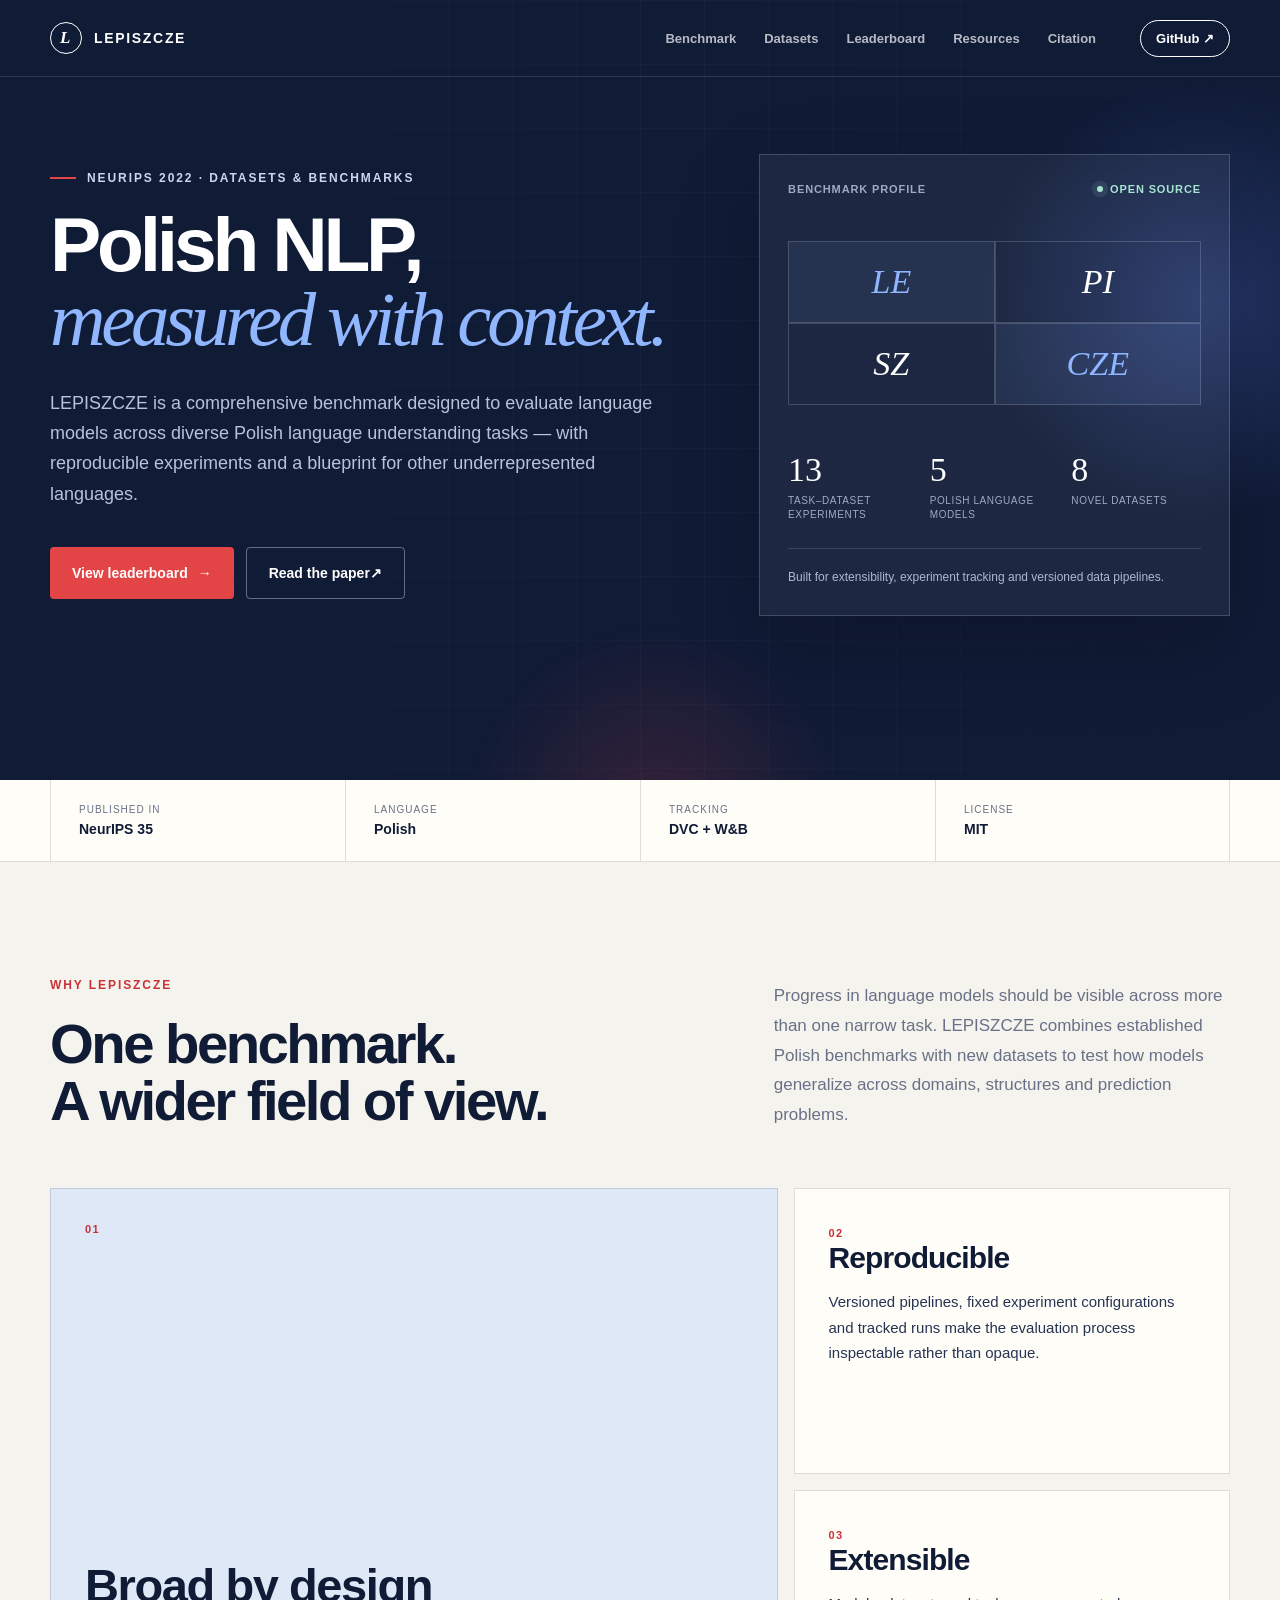
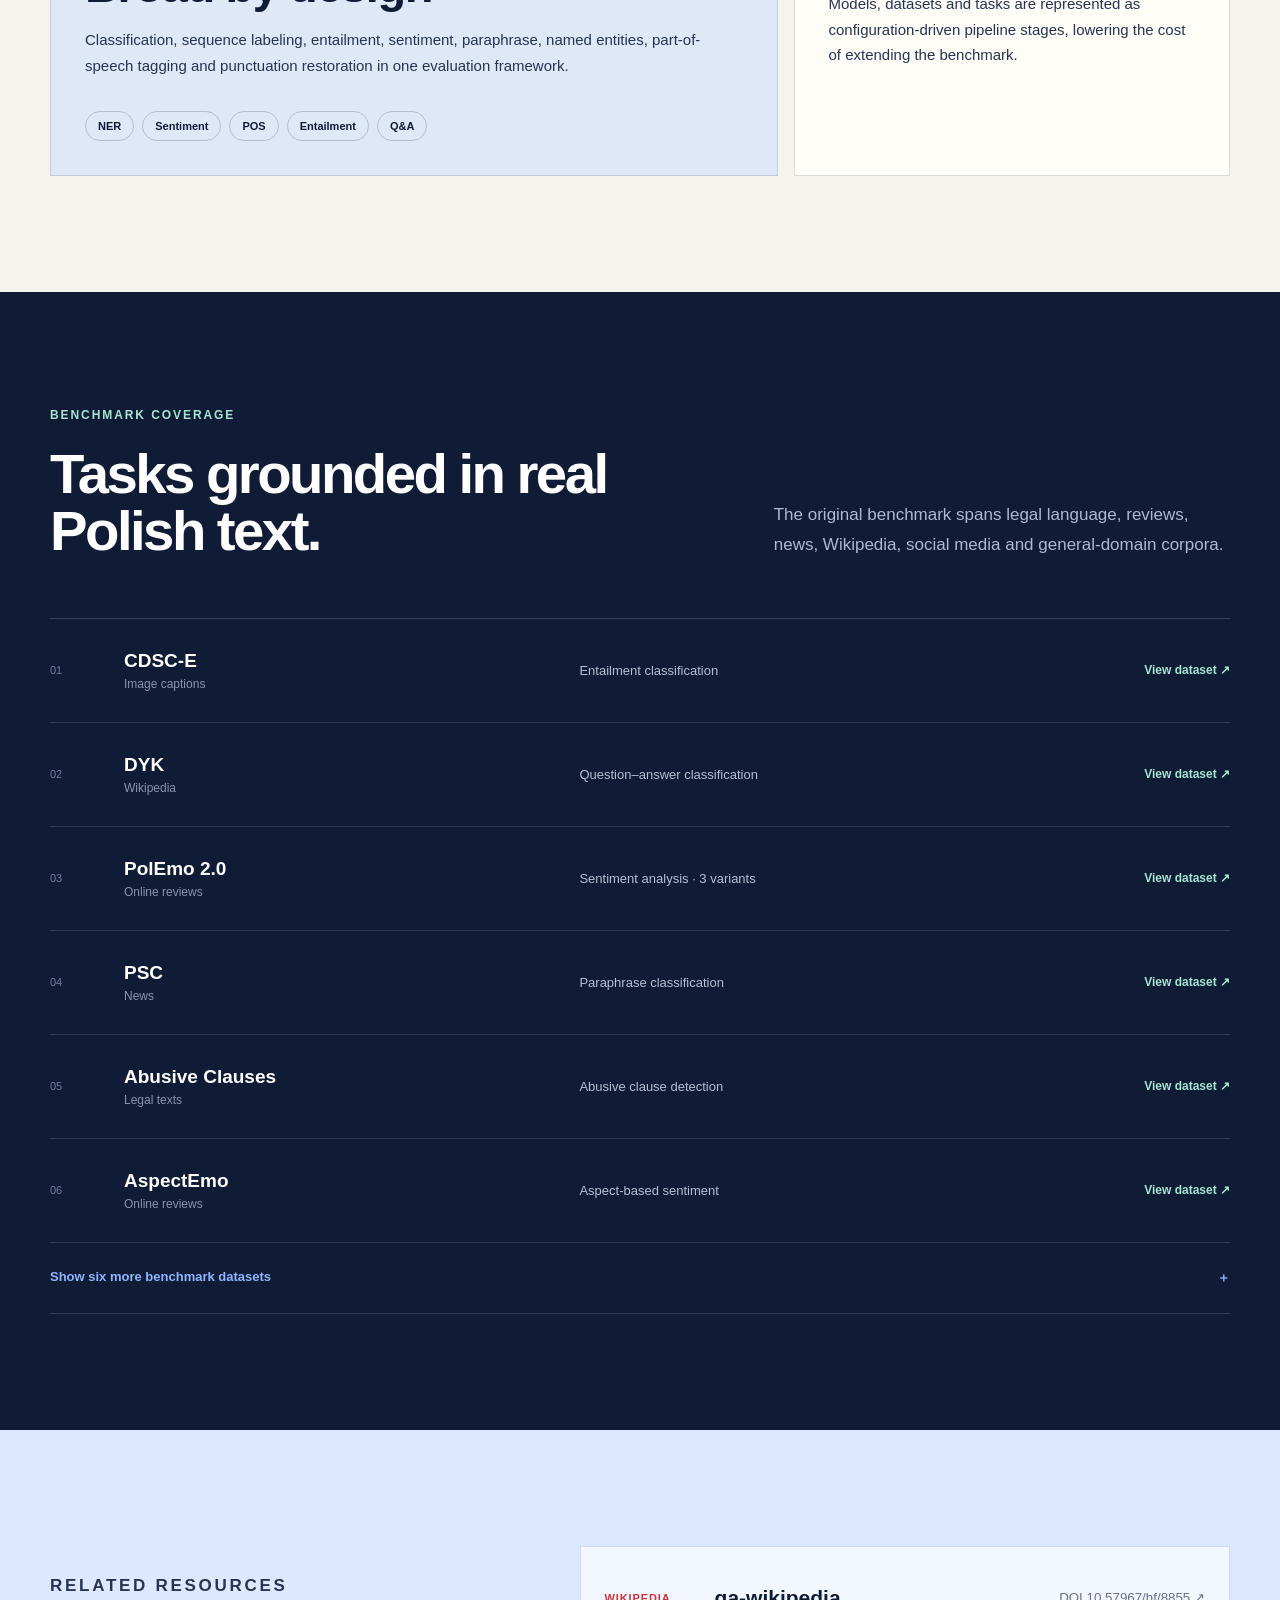
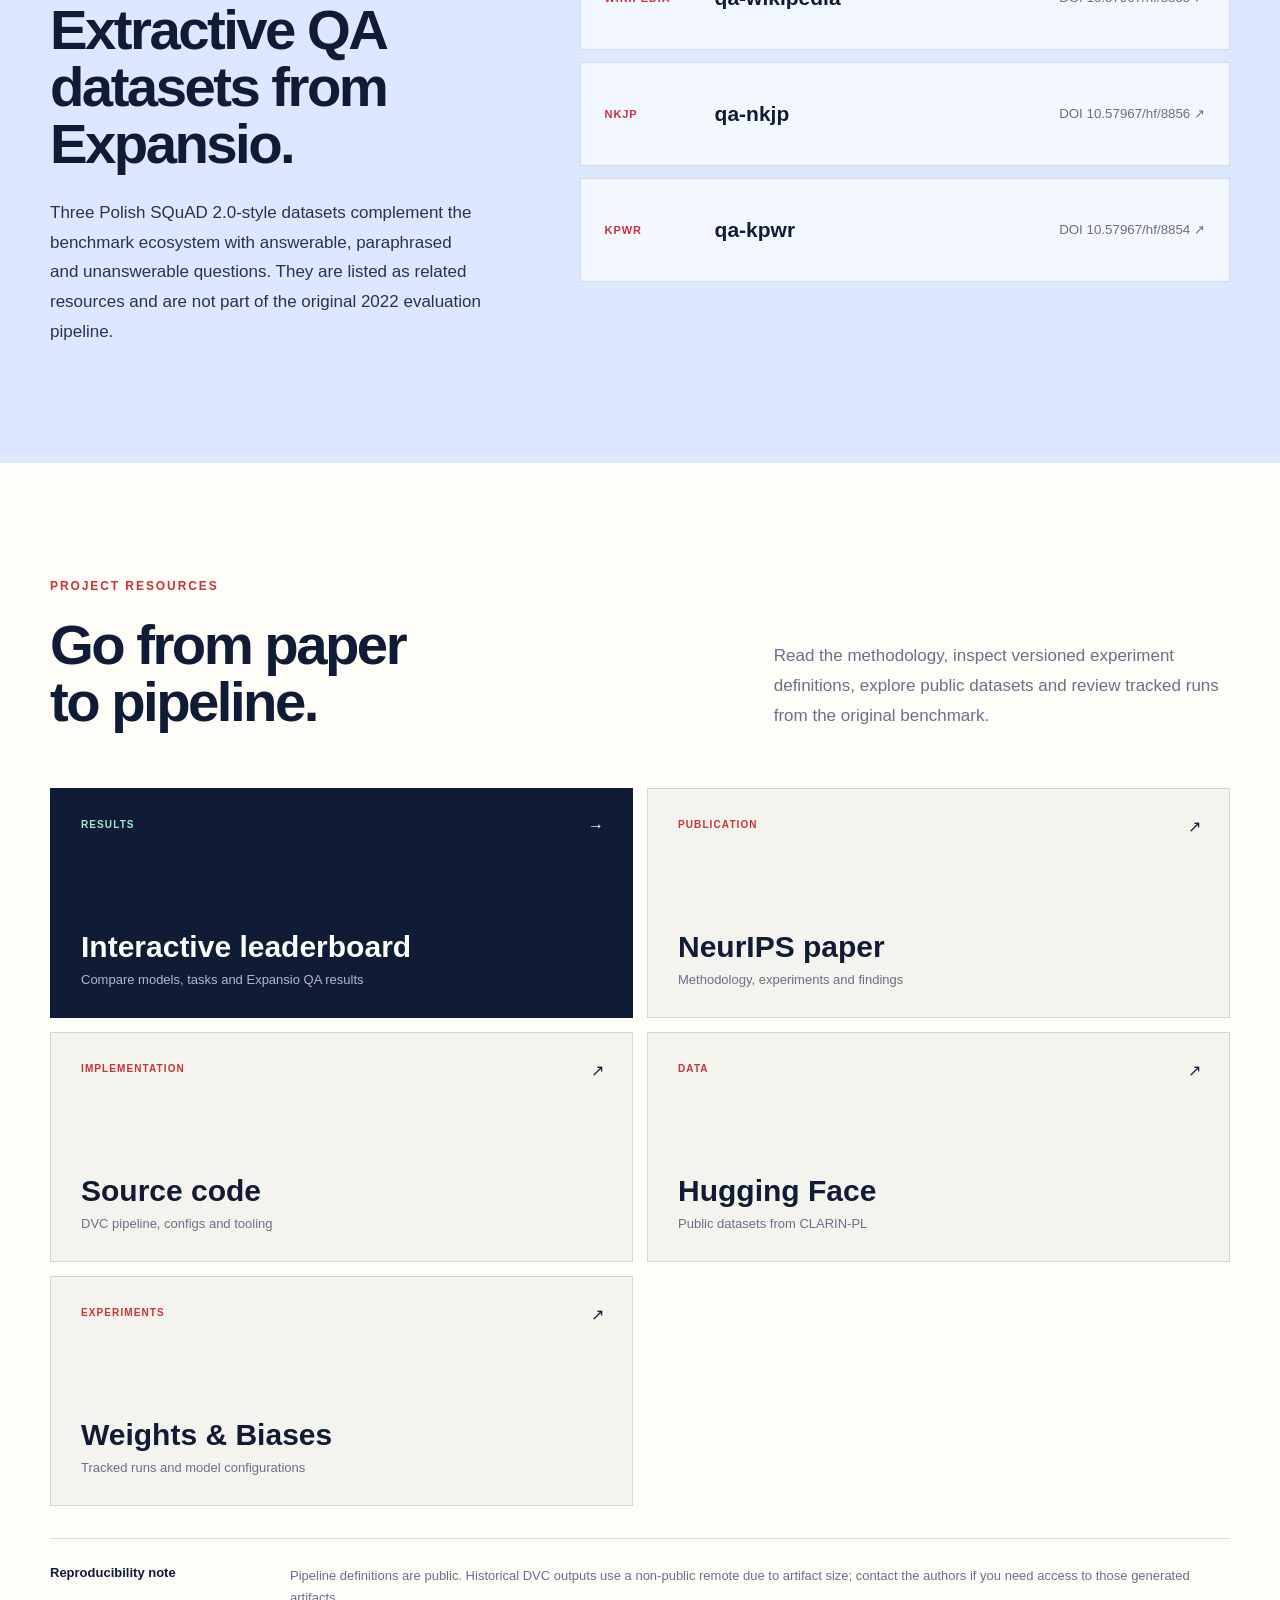
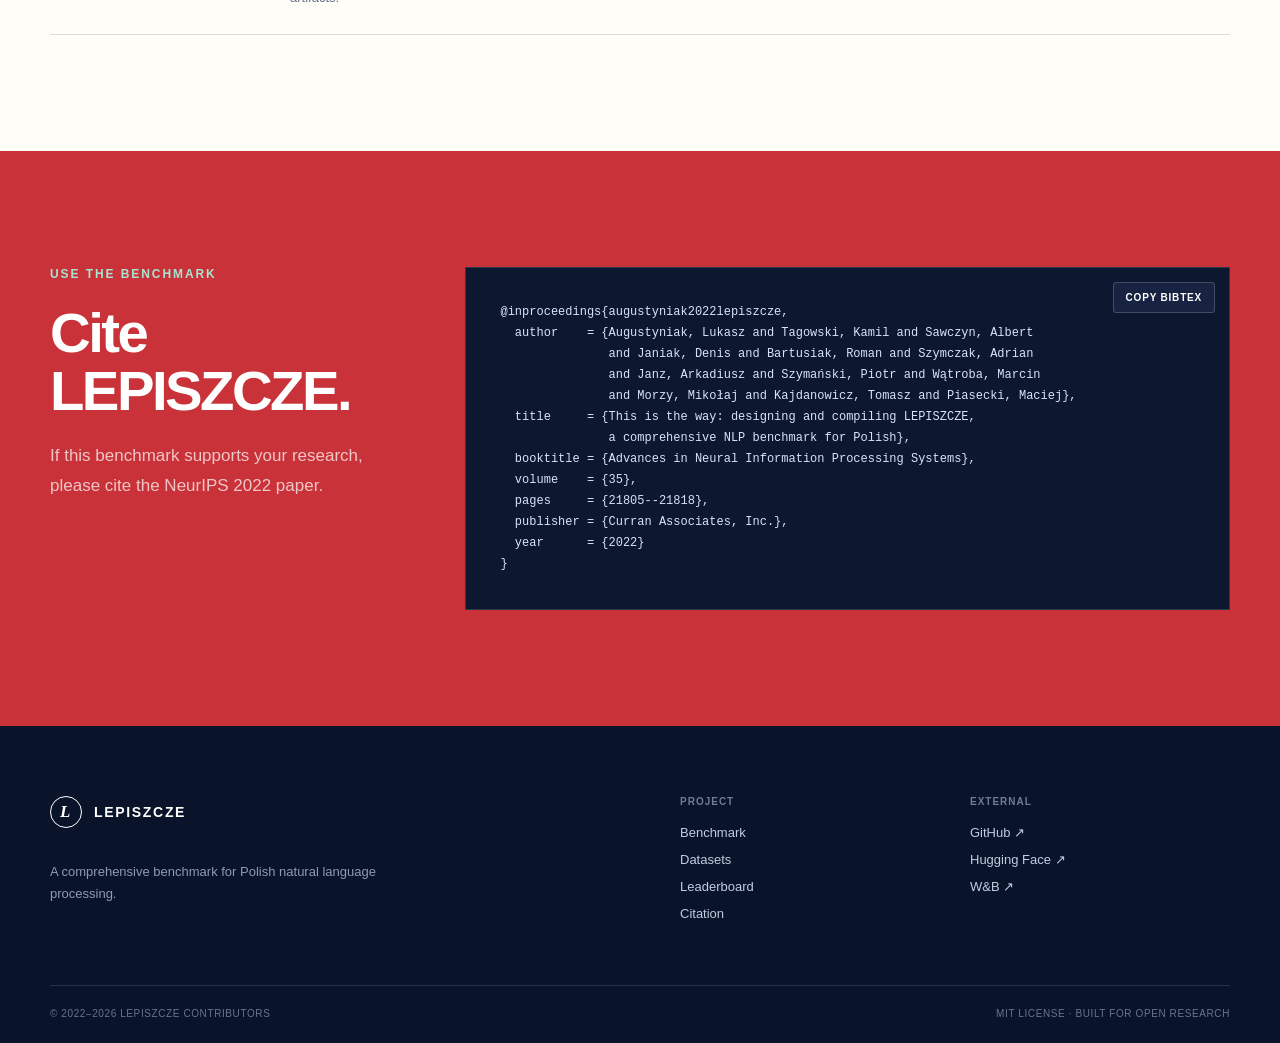
==== docs/index.html @ 7ed3ecd4 "Add interactive leaderboard" ====
<!doctype html>
<html lang="en">
  <head>
    <meta charset="utf-8" />
    <meta name="viewport" content="width=device-width, initial-scale=1" />
    <title>LEPISZCZE — A comprehensive NLP benchmark for Polish</title>
    <meta
      name="description"
      content="LEPISZCZE is a comprehensive benchmark for evaluating language models across diverse Polish NLP tasks, published at NeurIPS 2022."
    />
    <meta name="theme-color" content="#101b36" />
    <meta name="color-scheme" content="light" />
    <link rel="canonical" href="https://clarin-pl.github.io/LEPISZCZE/" />
    <link rel="stylesheet" href="assets/styles.css" />
    <meta property="og:type" content="website" />
    <meta property="og:site_name" content="LEPISZCZE" />
    <meta property="og:title" content="LEPISZCZE — Polish NLP, measured with context" />
    <meta
      property="og:description"
      content="A comprehensive benchmark for Polish language models. NeurIPS 2022 Datasets and Benchmarks Track."
    />
    <meta property="og:url" content="https://clarin-pl.github.io/LEPISZCZE/" />
    <meta property="og:image" content="https://clarin-pl.github.io/LEPISZCZE/assets/og.png" />
    <meta property="og:image:width" content="1200" />
    <meta property="og:image:height" content="630" />
    <meta property="og:image:alt" content="LEPISZCZE — a comprehensive NLP benchmark for Polish" />
    <meta name="twitter:card" content="summary_large_image" />
    <meta name="twitter:title" content="LEPISZCZE — Polish NLP, measured with context" />
    <meta
      name="twitter:description"
      content="A comprehensive benchmark for Polish language models, published at NeurIPS 2022."
    />
    <meta name="twitter:image" content="https://clarin-pl.github.io/LEPISZCZE/assets/og.png" />
    <script type="application/ld+json">
      {
        "@context": "https://schema.org",
        "@type": "ScholarlyArticle",
        "name": "This is the way: designing and compiling LEPISZCZE, a comprehensive NLP benchmark for Polish",
        "datePublished": "2022",
        "isPartOf": "Advances in Neural Information Processing Systems 35",
        "url": "https://proceedings.neurips.cc/paper_files/paper/2022/hash/890b206ebb79e550f3988cb8db936f42-Abstract-Datasets_and_Benchmarks.html",
        "codeRepository": "https://github.com/CLARIN-PL/LEPISZCZE",
        "license": "https://opensource.org/license/mit"
      }
    </script>
  </head>
  <body>
    <a class="skip-link" href="#main">Skip to content</a>

    <header class="site-header" data-header>
      <div class="shell header-inner">
        <a class="brand" href="#top" aria-label="LEPISZCZE home">
          <span class="brand-mark" aria-hidden="true">L</span>
          <span>LEPISZCZE</span>
        </a>
        <nav class="site-nav" aria-label="Primary navigation">
          <a href="#benchmark">Benchmark</a>
          <a href="#datasets">Datasets</a>
          <a href="leaderboard/">Leaderboard</a>
          <a href="#resources">Resources</a>
          <a href="#citation">Citation</a>
        </nav>
        <a class="header-link" href="https://github.com/CLARIN-PL/LEPISZCZE">GitHub <span aria-hidden="true">↗</span></a>
      </div>
    </header>

    <main id="main">
      <section class="hero" id="top">
        <div class="hero-grid" aria-hidden="true"></div>
        <div class="hero-glow hero-glow-one" aria-hidden="true"></div>
        <div class="hero-glow hero-glow-two" aria-hidden="true"></div>
        <div class="shell hero-layout">
          <div class="hero-copy">
            <p class="eyebrow"><span></span> NeurIPS 2022 · Datasets &amp; Benchmarks</p>
            <h1>Polish NLP,<br /><em>measured with context.</em></h1>
            <p class="hero-lead">
              LEPISZCZE is a comprehensive benchmark designed to evaluate language models across
              diverse Polish language understanding tasks — with reproducible experiments and a
              blueprint for other underrepresented languages.
            </p>
            <div class="hero-actions">
              <a class="button button-primary" href="leaderboard/">
                View leaderboard <span aria-hidden="true">→</span>
              </a>
              <a
                class="button button-secondary"
                href="https://proceedings.neurips.cc/paper_files/paper/2022/file/890b206ebb79e550f3988cb8db936f42-Paper-Datasets_and_Benchmarks.pdf"
              >
                Read the paper <span aria-hidden="true">↗</span>
              </a>
            </div>
          </div>

          <aside class="hero-panel" aria-label="Benchmark summary">
            <div class="panel-topline">
              <span>Benchmark profile</span>
              <span class="live-dot"><i></i> Open source</span>
            </div>
            <div class="panel-wordmark" aria-hidden="true">
              <span>LE</span><span>PI</span><span>SZ</span><span>CZE</span>
            </div>
            <div class="panel-stats">
              <div><strong>13</strong><span>task–dataset experiments</span></div>
              <div><strong>5</strong><span>Polish language models</span></div>
              <div><strong>8</strong><span>novel datasets</span></div>
            </div>
            <p class="panel-note">
              Built for extensibility, experiment tracking and versioned data pipelines.
            </p>
          </aside>
        </div>
      </section>

      <section class="proof-strip" aria-label="Project highlights">
        <div class="shell proof-grid">
          <div><span>Published in</span><strong>NeurIPS 35</strong></div>
          <div><span>Language</span><strong>Polish</strong></div>
          <div><span>Tracking</span><strong>DVC + W&amp;B</strong></div>
          <div><span>License</span><strong>MIT</strong></div>
        </div>
      </section>

      <section class="section benchmark-section" id="benchmark">
        <div class="shell">
          <div class="section-heading split-heading">
            <div>
              <p class="kicker">Why LEPISZCZE</p>
              <h2>One benchmark.<br />A wider field of view.</h2>
            </div>
            <p>
              Progress in language models should be visible across more than one narrow task.
              LEPISZCZE combines established Polish benchmarks with new datasets to test how models
              generalize across domains, structures and prediction problems.
            </p>
          </div>

          <div class="principles-grid">
            <article class="principle-card principle-featured">
              <span class="card-index">01</span>
              <h3>Broad by design</h3>
              <p>
                Classification, sequence labeling, entailment, sentiment, paraphrase, named
                entities, part-of-speech tagging and punctuation restoration in one evaluation
                framework.
              </p>
              <div class="task-cloud" aria-label="Example benchmark tasks">
                <span>NER</span><span>Sentiment</span><span>POS</span><span>Entailment</span><span>Q&amp;A</span>
              </div>
            </article>
            <article class="principle-card">
              <span class="card-index">02</span>
              <h3>Reproducible</h3>
              <p>
                Versioned pipelines, fixed experiment configurations and tracked runs make the
                evaluation process inspectable rather than opaque.
              </p>
            </article>
            <article class="principle-card">
              <span class="card-index">03</span>
              <h3>Extensible</h3>
              <p>
                Models, datasets and tasks are represented as configuration-driven pipeline stages,
                lowering the cost of extending the benchmark.
              </p>
            </article>
          </div>
        </div>
      </section>

      <section class="section datasets-section" id="datasets">
        <div class="shell">
          <div class="section-heading datasets-heading">
            <div>
              <p class="kicker kicker-light">Benchmark coverage</p>
              <h2>Tasks grounded in real Polish text.</h2>
            </div>
            <p>
              The original benchmark spans legal language, reviews, news, Wikipedia, social media
              and general-domain corpora.
            </p>
          </div>

          <div class="dataset-list" role="list">
            <article class="dataset-row" role="listitem">
              <span class="dataset-number">01</span>
              <div><h3>CDSC-E</h3><p>Image captions</p></div>
              <span class="dataset-task">Entailment classification</span>
              <a href="https://huggingface.co/datasets/allegro/klej-cdsc-e" aria-label="CDSC-E on Hugging Face">View dataset ↗</a>
            </article>
            <article class="dataset-row" role="listitem">
              <span class="dataset-number">02</span>
              <div><h3>DYK</h3><p>Wikipedia</p></div>
              <span class="dataset-task">Question–answer classification</span>
              <a href="https://huggingface.co/datasets/allegro/klej-dyk" aria-label="DYK on Hugging Face">View dataset ↗</a>
            </article>
            <article class="dataset-row" role="listitem">
              <span class="dataset-number">03</span>
              <div><h3>PolEmo 2.0</h3><p>Online reviews</p></div>
              <span class="dataset-task">Sentiment analysis · 3 variants</span>
              <a href="https://huggingface.co/datasets/clarin-pl/polemo2-official" aria-label="PolEmo 2.0 on Hugging Face">View dataset ↗</a>
            </article>
            <article class="dataset-row" role="listitem">
              <span class="dataset-number">04</span>
              <div><h3>PSC</h3><p>News</p></div>
              <span class="dataset-task">Paraphrase classification</span>
              <a href="https://huggingface.co/datasets/allegro/klej-psc" aria-label="PSC on Hugging Face">View dataset ↗</a>
            </article>
            <article class="dataset-row" role="listitem">
              <span class="dataset-number">05</span>
              <div><h3>Abusive Clauses</h3><p>Legal texts</p></div>
              <span class="dataset-task">Abusive clause detection</span>
              <a href="https://huggingface.co/datasets/laugustyniak/abusive-clauses-pl" aria-label="Abusive Clauses on Hugging Face">View dataset ↗</a>
            </article>
            <article class="dataset-row" role="listitem">
              <span class="dataset-number">06</span>
              <div><h3>AspectEmo</h3><p>Online reviews</p></div>
              <span class="dataset-task">Aspect-based sentiment</span>
              <a href="https://huggingface.co/datasets/clarin-pl/aspectemo" aria-label="AspectEmo on Hugging Face">View dataset ↗</a>
            </article>
            <details class="more-datasets">
              <summary>Show six more benchmark datasets <span aria-hidden="true">＋</span></summary>
              <div class="more-datasets-grid">
                <a href="https://huggingface.co/datasets/clarin-pl/kpwr-ner"><strong>KPWr NER</strong><span>Named entity recognition</span></a>
                <a href="https://huggingface.co/datasets/clarin-pl/nkjp-pos"><strong>NKJP POS</strong><span>Part-of-speech tagging</span></a>
                <a href="https://huggingface.co/datasets/laugustyniak/political-advertising-pl"><strong>Political Advertising</strong><span>Sequence labeling</span></a>
                <a href="https://huggingface.co/datasets/clarin-pl/2021-punctuation-restoration"><strong>Punctuation Restoration</strong><span>Sequence labeling</span></a>
                <a href="https://huggingface.co/datasets/allegro/klej-polemo2-in"><strong>PolEmo 2.0 In-Domain</strong><span>Sentiment analysis</span></a>
                <a href="https://huggingface.co/datasets/allegro/klej-polemo2-out"><strong>PolEmo 2.0 Out-of-Domain</strong><span>Sentiment analysis</span></a>
              </div>
            </details>
          </div>
        </div>
      </section>

      <section class="section related-section">
        <div class="shell related-layout">
          <div class="related-copy">
            <p class="kicker">Related resources</p>
            <h2>Extractive QA datasets from Expansio.</h2>
            <p>
              Three Polish SQuAD 2.0-style datasets complement the benchmark ecosystem with
              answerable, paraphrased and unanswerable questions. They are listed as related
              resources and are not part of the original 2022 evaluation pipeline.
            </p>
          </div>
          <div class="related-cards">
            <a href="https://huggingface.co/datasets/expansio/qa-wikipedia">
              <span>Wikipedia</span><strong>qa-wikipedia</strong><small>DOI 10.57967/hf/8855 ↗</small>
            </a>
            <a href="https://huggingface.co/datasets/expansio/qa-nkjp">
              <span>NKJP</span><strong>qa-nkjp</strong><small>DOI 10.57967/hf/8856 ↗</small>
            </a>
            <a href="https://huggingface.co/datasets/expansio/qa-kpwr">
              <span>KPWr</span><strong>qa-kpwr</strong><small>DOI 10.57967/hf/8854 ↗</small>
            </a>
          </div>
        </div>
      </section>

      <section class="section resources-section" id="resources">
        <div class="shell">
          <div class="section-heading split-heading">
            <div>
              <p class="kicker">Project resources</p>
              <h2>Go from paper<br />to pipeline.</h2>
            </div>
            <p>
              Read the methodology, inspect versioned experiment definitions, explore public
              datasets and review tracked runs from the original benchmark.
            </p>
          </div>
          <div class="resource-grid">
            <a class="resource-card resource-dark" href="leaderboard/">
              <span class="resource-type">Results</span><strong>Interactive leaderboard</strong><small>Compare models, tasks and Expansio QA results</small><i aria-hidden="true">→</i>
            </a>
            <a class="resource-card" href="https://proceedings.neurips.cc/paper_files/paper/2022/file/890b206ebb79e550f3988cb8db936f42-Paper-Datasets_and_Benchmarks.pdf">
              <span class="resource-type">Publication</span><strong>NeurIPS paper</strong><small>Methodology, experiments and findings</small><i aria-hidden="true">↗</i>
            </a>
            <a class="resource-card" href="https://github.com/CLARIN-PL/LEPISZCZE">
              <span class="resource-type">Implementation</span><strong>Source code</strong><small>DVC pipeline, configs and tooling</small><i aria-hidden="true">↗</i>
            </a>
            <a class="resource-card" href="https://huggingface.co/clarin-pl">
              <span class="resource-type">Data</span><strong>Hugging Face</strong><small>Public datasets from CLARIN-PL</small><i aria-hidden="true">↗</i>
            </a>
            <a class="resource-card" href="https://wandb.ai/embeddings/LEPISZCZE">
              <span class="resource-type">Experiments</span><strong>Weights &amp; Biases</strong><small>Tracked runs and model configurations</small><i aria-hidden="true">↗</i>
            </a>
          </div>
          <div class="repro-note">
            <strong>Reproducibility note</strong>
            <p>
              Pipeline definitions are public. Historical DVC outputs use a non-public remote due
              to artifact size; contact the authors if you need access to those generated artifacts.
            </p>
          </div>
        </div>
      </section>

      <section class="section citation-section" id="citation">
        <div class="shell citation-layout">
          <div>
            <p class="kicker kicker-light">Use the benchmark</p>
            <h2>Cite LEPISZCZE.</h2>
            <p>If this benchmark supports your research, please cite the NeurIPS 2022 paper.</p>
          </div>
          <div class="citation-card">
            <button class="copy-button" type="button" data-copy-button aria-label="Copy BibTeX citation">
              <span data-copy-label>Copy BibTeX</span>
            </button>
            <pre><code id="bibtex">@inproceedings{augustyniak2022lepiszcze,
  author    = {Augustyniak, Lukasz and Tagowski, Kamil and Sawczyn, Albert
               and Janiak, Denis and Bartusiak, Roman and Szymczak, Adrian
               and Janz, Arkadiusz and Szymański, Piotr and Wątroba, Marcin
               and Morzy, Mikołaj and Kajdanowicz, Tomasz and Piasecki, Maciej},
  title     = {This is the way: designing and compiling LEPISZCZE,
               a comprehensive NLP benchmark for Polish},
  booktitle = {Advances in Neural Information Processing Systems},
  volume    = {35},
  pages     = {21805--21818},
  publisher = {Curran Associates, Inc.},
  year      = {2022}
}</code></pre>
          </div>
        </div>
      </section>
    </main>

    <footer class="site-footer">
      <div class="shell">
        <div class="footer-top">
          <div>
            <a class="brand brand-footer" href="#top"><span class="brand-mark" aria-hidden="true">L</span><span>LEPISZCZE</span></a>
            <p>A comprehensive benchmark for Polish natural language processing.</p>
          </div>
          <div class="footer-links">
            <div><strong>Project</strong><a href="#benchmark">Benchmark</a><a href="#datasets">Datasets</a><a href="leaderboard/">Leaderboard</a><a href="#citation">Citation</a></div>
            <div><strong>External</strong><a href="https://github.com/CLARIN-PL/LEPISZCZE">GitHub ↗</a><a href="https://huggingface.co/clarin-pl">Hugging Face ↗</a><a href="https://wandb.ai/embeddings/LEPISZCZE">W&amp;B ↗</a></div>
          </div>
        </div>
        <div class="footer-bottom">
          <span>© 2022–2026 LEPISZCZE contributors</span>
          <span>MIT License · Built for open research</span>
        </div>
      </div>
    </footer>
    <script src="assets/site.js" defer></script>
  </body>
</html>
---- docs/assets/styles.css ----
:root {
  --ink: #101b36;
  --ink-soft: #263452;
  --paper: #f5f3ed;
  --paper-bright: #fffdf8;
  --line: rgba(16, 27, 54, 0.14);
  --muted: #697188;
  --red: #e34547;
  --red-dark: #c93238;
  --blue: #8fb6ff;
  --mint: #a7e5d2;
  --white: #ffffff;
  --shell: min(1180px, calc(100vw - 48px));
  --serif: Iowan Old Style, Baskerville, "Times New Roman", serif;
  --sans: Inter, ui-sans-serif, -apple-system, BlinkMacSystemFont, "Segoe UI", sans-serif;
}

* { box-sizing: border-box; }
html { scroll-behavior: smooth; }
body {
  margin: 0;
  background: var(--paper);
  color: var(--ink);
  font-family: var(--sans);
  -webkit-font-smoothing: antialiased;
}
a { color: inherit; text-decoration: none; }
button { font: inherit; }
.shell { width: var(--shell); margin-inline: auto; }
.skip-link {
  position: fixed;
  top: 12px;
  left: 12px;
  z-index: 100;
  padding: 10px 14px;
  background: var(--white);
  color: var(--ink);
  transform: translateY(-160%);
  transition: transform 160ms ease;
}
.skip-link:focus { transform: translateY(0); }

.site-header {
  position: absolute;
  inset: 0 0 auto;
  z-index: 20;
  color: var(--white);
  border-bottom: 1px solid rgba(255, 255, 255, 0.12);
}
.site-header.is-scrolled {
  position: fixed;
  color: var(--ink);
  background: rgba(245, 243, 237, 0.94);
  border-color: var(--line);
  backdrop-filter: blur(16px);
  animation: header-in 220ms ease;
}
@keyframes header-in { from { transform: translateY(-100%); } }
.header-inner { height: 76px; display: flex; align-items: center; gap: 44px; }
.brand { display: inline-flex; align-items: center; gap: 12px; font-size: 14px; font-weight: 800; letter-spacing: 0.12em; }
.brand-mark {
  display: grid;
  width: 32px;
  height: 32px;
  place-items: center;
  border: 1px solid currentColor;
  border-radius: 50%;
  font-family: var(--serif);
  font-size: 17px;
  font-style: italic;
}
.site-nav { display: flex; gap: 28px; margin-left: auto; }
.site-nav a, .header-link { font-size: 13px; font-weight: 650; }
.site-nav a { opacity: 0.7; transition: opacity 160ms ease; }
.site-nav a:hover, .site-nav a:focus-visible { opacity: 1; }
.header-link { padding: 10px 15px; border: 1px solid currentColor; border-radius: 999px; }

.hero {
  position: relative;
  overflow: hidden;
  min-height: 780px;
  padding: 154px 0 98px;
  background: var(--ink);
  color: var(--white);
}
.hero-grid {
  position: absolute;
  inset: 0;
  opacity: 0.13;
  background-image: linear-gradient(rgba(255,255,255,.18) 1px, transparent 1px), linear-gradient(90deg, rgba(255,255,255,.18) 1px, transparent 1px);
  background-size: 64px 64px;
  mask-image: linear-gradient(to right, transparent 3%, black 55%, transparent 100%);
}
.hero-glow { position: absolute; border-radius: 50%; filter: blur(2px); opacity: 0.8; }
.hero-glow-one { width: 460px; height: 460px; right: -150px; top: 70px; background: radial-gradient(circle, rgba(79, 111, 205, .42), transparent 68%); }
.hero-glow-two { width: 390px; height: 390px; left: 36%; bottom: -230px; background: radial-gradient(circle, rgba(227, 69, 71, .22), transparent 70%); }
.hero-layout { position: relative; display: grid; grid-template-columns: 1.15fr .85fr; gap: 72px; align-items: center; }
.eyebrow, .kicker { margin: 0 0 23px; text-transform: uppercase; font-size: 12px; font-weight: 800; letter-spacing: .16em; }
.eyebrow { display: flex; align-items: center; gap: 11px; color: #cbd6f0; }
.eyebrow span { width: 26px; height: 2px; background: var(--red); }
.hero h1 { max-width: 760px; margin: 0; font-size: clamp(54px, 6vw, 88px); line-height: .96; letter-spacing: -.055em; }
.hero h1 em { color: var(--blue); font-family: var(--serif); font-weight: 400; }
.hero-lead { max-width: 670px; margin: 31px 0 0; color: #b8c2d9; font-size: 18px; line-height: 1.68; }
.hero-actions { display: flex; flex-wrap: wrap; gap: 12px; margin-top: 38px; }
.button { display: inline-flex; align-items: center; justify-content: center; min-height: 52px; padding: 0 22px; border-radius: 4px; font-size: 14px; font-weight: 750; transition: transform 160ms ease, background 160ms ease; }
.button:hover { transform: translateY(-2px); }
.button-primary { gap: 10px; background: var(--red); color: var(--white); }
.button-primary:hover { background: var(--red-dark); }
.button-secondary { border: 1px solid rgba(255,255,255,.36); color: var(--white); }

.hero-panel {
  position: relative;
  padding: 28px;
  border: 1px solid rgba(255, 255, 255, .17);
  background: rgba(255,255,255,.055);
  box-shadow: 0 30px 80px rgba(0,0,0,.2);
  backdrop-filter: blur(8px);
}
.panel-topline { display: flex; justify-content: space-between; color: #9faac2; font-size: 11px; font-weight: 700; letter-spacing: .08em; text-transform: uppercase; }
.live-dot { display: flex; align-items: center; gap: 7px; color: var(--mint); }
.live-dot i { width: 6px; height: 6px; border-radius: 50%; background: var(--mint); box-shadow: 0 0 0 5px rgba(167,229,210,.1); }
.panel-wordmark { display: grid; grid-template-columns: repeat(2,1fr); margin: 46px 0; }
.panel-wordmark span { display: grid; height: 82px; place-items: center; border: 1px solid rgba(255,255,255,.17); font-family: var(--serif); font-size: 34px; font-style: italic; }
.panel-wordmark span:nth-child(1), .panel-wordmark span:nth-child(4) { color: var(--blue); background: rgba(143,182,255,.08); }
.panel-stats { display: grid; grid-template-columns: repeat(3,1fr); gap: 12px; }
.panel-stats div { display: flex; flex-direction: column; gap: 5px; }
.panel-stats strong { font-family: var(--serif); font-size: 34px; font-weight: 400; }
.panel-stats span { color: #9faac2; font-size: 10px; line-height: 1.4; text-transform: uppercase; letter-spacing: .06em; }
.panel-note { margin: 26px 0 0; padding-top: 19px; border-top: 1px solid rgba(255,255,255,.14); color: #aeb9d0; font-size: 12px; line-height: 1.6; }

.proof-strip { background: var(--paper-bright); border-bottom: 1px solid var(--line); }
.proof-grid { display: grid; grid-template-columns: repeat(4, 1fr); }
.proof-grid div { padding: 24px 28px; border-left: 1px solid var(--line); }
.proof-grid div:last-child { border-right: 1px solid var(--line); }
.proof-grid span, .proof-grid strong { display: block; }
.proof-grid span { margin-bottom: 6px; color: var(--muted); font-size: 10px; letter-spacing: .1em; text-transform: uppercase; }
.proof-grid strong { font-size: 14px; }

.section { padding: 116px 0; }
.section-heading { margin-bottom: 58px; }
.split-heading { display: grid; grid-template-columns: 1fr .72fr; gap: 90px; align-items: end; }
.section-heading h2, .related-copy h2, .citation-layout h2 { margin: 0; font-size: clamp(42px, 4.4vw, 64px); line-height: 1.02; letter-spacing: -.045em; }
.section-heading > p, .split-heading > p, .related-copy > p, .citation-layout > div > p:last-child { margin: 0; color: var(--muted); font-size: 17px; line-height: 1.75; }
.kicker { color: var(--red-dark); }
.principles-grid { display: grid; grid-template-columns: 1.25fr .75fr; gap: 16px; }
.principle-card { position: relative; min-height: 286px; padding: 34px; background: var(--paper-bright); border: 1px solid var(--line); }
.principle-card:nth-child(3) { grid-column: 2; }
.principle-featured { grid-row: span 2; min-height: 588px; display: flex; flex-direction: column; background: #dfe8f7; }
.card-index { color: var(--red-dark); font-size: 11px; font-weight: 800; letter-spacing: .12em; }
.principle-card h3 { margin: auto 0 14px; font-size: 30px; letter-spacing: -.03em; }
.principle-card p { margin: 0; color: var(--ink-soft); font-size: 15px; line-height: 1.72; }
.principle-featured h3 { margin-top: auto; font-size: 47px; }
.task-cloud { display: flex; flex-wrap: wrap; gap: 8px; margin-top: 32px; }
.task-cloud span { padding: 8px 12px; border: 1px solid rgba(16,27,54,.2); border-radius: 999px; font-size: 11px; font-weight: 700; }

.datasets-section { background: var(--ink); color: var(--white); }
.datasets-heading { display: grid; grid-template-columns: 1fr .72fr; gap: 90px; align-items: end; }
.datasets-heading > p { color: #aeb9d0; }
.kicker-light { color: var(--mint); }
.dataset-list { border-top: 1px solid rgba(255,255,255,.16); }
.dataset-row { display: grid; grid-template-columns: 56px 1fr 1.25fr auto; gap: 18px; align-items: center; min-height: 104px; border-bottom: 1px solid rgba(255,255,255,.14); transition: background 160ms ease, padding 160ms ease; }
.dataset-row:hover { padding-inline: 14px; background: rgba(255,255,255,.035); }
.dataset-number { color: #6f7c98; font-size: 11px; }
.dataset-row h3 { margin: 0 0 5px; font-size: 19px; }
.dataset-row p { margin: 0; color: #8995ad; font-size: 12px; }
.dataset-task { color: #b5bfd3; font-size: 13px; }
.dataset-row a { color: var(--mint); font-size: 12px; font-weight: 750; }
.more-datasets { border-bottom: 1px solid rgba(255,255,255,.14); }
.more-datasets summary { display: flex; justify-content: space-between; padding: 26px 0; cursor: pointer; color: var(--blue); font-size: 13px; font-weight: 750; list-style: none; }
.more-datasets summary::-webkit-details-marker { display: none; }
.more-datasets-grid { display: grid; grid-template-columns: repeat(2,1fr); gap: 1px; padding-bottom: 28px; background: rgba(255,255,255,.12); }
.more-datasets-grid a { display: flex; justify-content: space-between; gap: 18px; padding: 22px; background: #15213e; }
.more-datasets-grid strong { font-size: 13px; }
.more-datasets-grid span { color: #8f9bb2; font-size: 11px; }

.related-section { background: #dce8ff; }
.related-layout { display: grid; grid-template-columns: .8fr 1.2fr; gap: 96px; align-items: start; }
.related-copy > p { margin-top: 25px; color: var(--ink-soft); }
.related-cards { display: grid; gap: 12px; }
.related-cards a { position: relative; display: grid; grid-template-columns: 110px 1fr auto; align-items: center; min-height: 104px; padding: 22px 24px; background: rgba(255,255,255,.66); border: 1px solid rgba(16,27,54,.13); transition: transform 160ms ease, background 160ms ease; }
.related-cards a:hover { transform: translateX(5px); background: var(--white); }
.related-cards span { color: var(--red-dark); font-size: 11px; font-weight: 800; letter-spacing: .08em; text-transform: uppercase; }
.related-cards strong { font-size: 21px; }
.related-cards small { color: var(--muted); }

.resources-section { background: var(--paper-bright); }
.resource-grid { display: grid; grid-template-columns: repeat(2,1fr); gap: 14px; }
.resource-card { position: relative; display: flex; min-height: 230px; flex-direction: column; padding: 30px; border: 1px solid var(--line); background: var(--paper); transition: transform 170ms ease, box-shadow 170ms ease; }
.resource-card:hover { transform: translateY(-4px); box-shadow: 0 18px 50px rgba(16,27,54,.08); }
.resource-card.resource-dark { background: var(--ink); color: var(--white); }
.resource-type { color: var(--red-dark); font-size: 10px; font-weight: 800; letter-spacing: .11em; text-transform: uppercase; }
.resource-dark .resource-type { color: var(--mint); }
.resource-card strong { margin-top: auto; font-size: 30px; }
.resource-card small { margin-top: 8px; color: var(--muted); font-size: 13px; }
.resource-dark small { color: #aeb9d0; }
.resource-card i { position: absolute; top: 28px; right: 28px; font-style: normal; }
.repro-note { display: grid; grid-template-columns: 210px 1fr; gap: 30px; margin-top: 32px; padding: 26px 0; border-top: 1px solid var(--line); border-bottom: 1px solid var(--line); }
.repro-note strong { font-size: 13px; }
.repro-note p { margin: 0; color: var(--muted); font-size: 13px; line-height: 1.65; }

.citation-section { background: var(--red-dark); color: var(--white); }
.citation-layout { display: grid; grid-template-columns: .62fr 1.38fr; gap: 72px; align-items: start; }
.citation-layout > div > p:last-child { margin-top: 22px; color: rgba(255,255,255,.72); }
.citation-card { position: relative; overflow: auto; background: #0c1730; border: 1px solid rgba(255,255,255,.14); }
.citation-card pre { margin: 0; padding: 34px; color: #d9e3f8; font: 12px/1.75 ui-monospace, SFMono-Regular, Menlo, Consolas, monospace; }
.copy-button { position: absolute; top: 14px; right: 14px; z-index: 2; padding: 9px 12px; border: 1px solid rgba(255,255,255,.18); border-radius: 3px; background: #172341; color: var(--white); cursor: pointer; font-size: 10px; font-weight: 800; letter-spacing: .08em; text-transform: uppercase; }
.copy-button:hover { background: #233252; }

.site-footer { padding: 70px 0 24px; background: #09132a; color: var(--white); }
.footer-top { display: grid; grid-template-columns: 1fr 1fr; gap: 80px; padding-bottom: 64px; }
.brand-footer { margin-bottom: 20px; }
.footer-top > div > p { max-width: 360px; color: #8f9bb2; font-size: 13px; line-height: 1.7; }
.footer-links { display: grid; grid-template-columns: repeat(2,1fr); gap: 30px; }
.footer-links div { display: flex; flex-direction: column; gap: 12px; }
.footer-links strong { margin-bottom: 6px; color: #6f7c98; font-size: 10px; letter-spacing: .1em; text-transform: uppercase; }
.footer-links a { color: #c2cce0; font-size: 13px; }
.footer-links a:hover { color: var(--white); }
.footer-bottom { display: flex; justify-content: space-between; padding-top: 22px; border-top: 1px solid rgba(255,255,255,.12); color: #68758f; font-size: 10px; letter-spacing: .06em; text-transform: uppercase; }

:focus-visible { outline: 3px solid var(--mint); outline-offset: 4px; }

@media (max-width: 960px) {
  .site-nav { display: none; }
  .header-link { margin-left: auto; }
  .hero { min-height: 0; }
  .hero-layout { grid-template-columns: 1fr; }
  .hero-panel { max-width: 620px; }
  .split-heading, .datasets-heading, .related-layout, .citation-layout { grid-template-columns: 1fr; gap: 34px; }
  .principles-grid { grid-template-columns: 1fr 1fr; }
  .principle-featured { grid-column: span 2; grid-row: auto; min-height: 420px; }
  .principle-card:nth-child(3) { grid-column: auto; }
  .related-cards { margin-top: 20px; }
}

@media (max-width: 720px) {
  :root { --shell: min(100% - 30px, 1180px); }
  .header-inner { height: 66px; }
  .header-link { padding: 8px 11px; font-size: 11px; }
  .hero { padding: 124px 0 70px; }
  .hero h1 { font-size: clamp(47px, 14vw, 66px); }
  .hero-lead { font-size: 16px; }
  .hero-actions { flex-direction: column; align-items: stretch; }
  .button { width: 100%; }
  .hero-panel { padding: 20px; }
  .panel-wordmark { margin: 34px 0; }
  .panel-wordmark span { height: 64px; font-size: 27px; }
  .panel-stats { gap: 7px; }
  .panel-stats strong { font-size: 29px; }
  .proof-grid { grid-template-columns: repeat(2,1fr); }
  .proof-grid div:nth-child(3) { border-top: 1px solid var(--line); }
  .proof-grid div:nth-child(4) { border-top: 1px solid var(--line); }
  .section { padding: 80px 0; }
  .section-heading { margin-bottom: 38px; }
  .section-heading h2, .related-copy h2, .citation-layout h2 { font-size: 40px; }
  .principles-grid, .resource-grid { grid-template-columns: 1fr; }
  .principle-featured { grid-column: auto; min-height: 390px; }
  .dataset-row { grid-template-columns: 36px 1fr auto; padding: 18px 0; }
  .dataset-task { grid-column: 2 / -1; grid-row: 2; }
  .dataset-row a { grid-column: 3; grid-row: 1; font-size: 0; }
  .dataset-row a::after { content: "↗"; font-size: 15px; }
  .more-datasets-grid { grid-template-columns: 1fr; }
  .more-datasets-grid a { flex-direction: column; gap: 6px; }
  .related-cards a { grid-template-columns: 78px 1fr; }
  .related-cards small { grid-column: 2; margin-top: 7px; }
  .resource-card { min-height: 210px; }
  .repro-note { grid-template-columns: 1fr; gap: 10px; }
  .citation-card pre { min-width: 620px; padding: 58px 24px 28px; }
  .footer-top { grid-template-columns: 1fr; gap: 38px; }
  .footer-bottom { flex-direction: column; gap: 8px; }
}

@media (prefers-reduced-motion: reduce) {
  *, *::before, *::after { scroll-behavior: auto !important; transition: none !important; animation: none !important; }
}
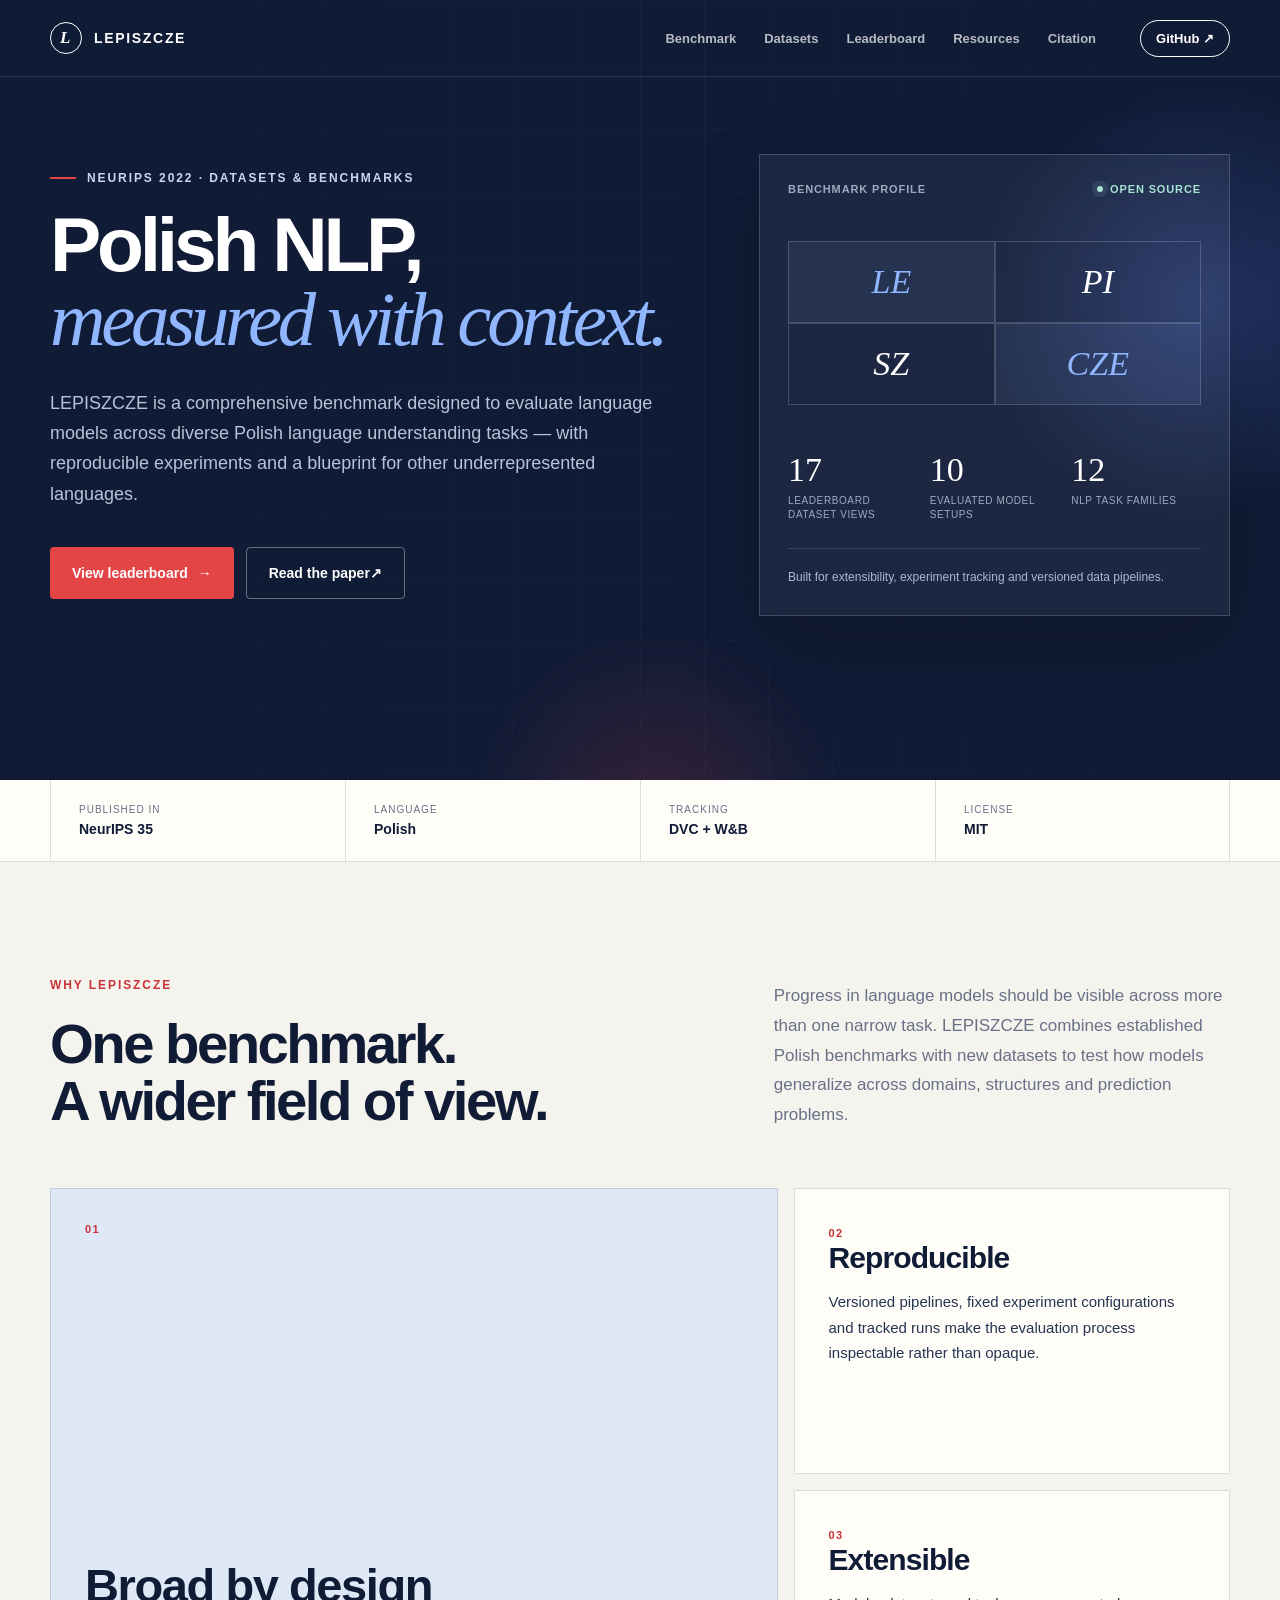
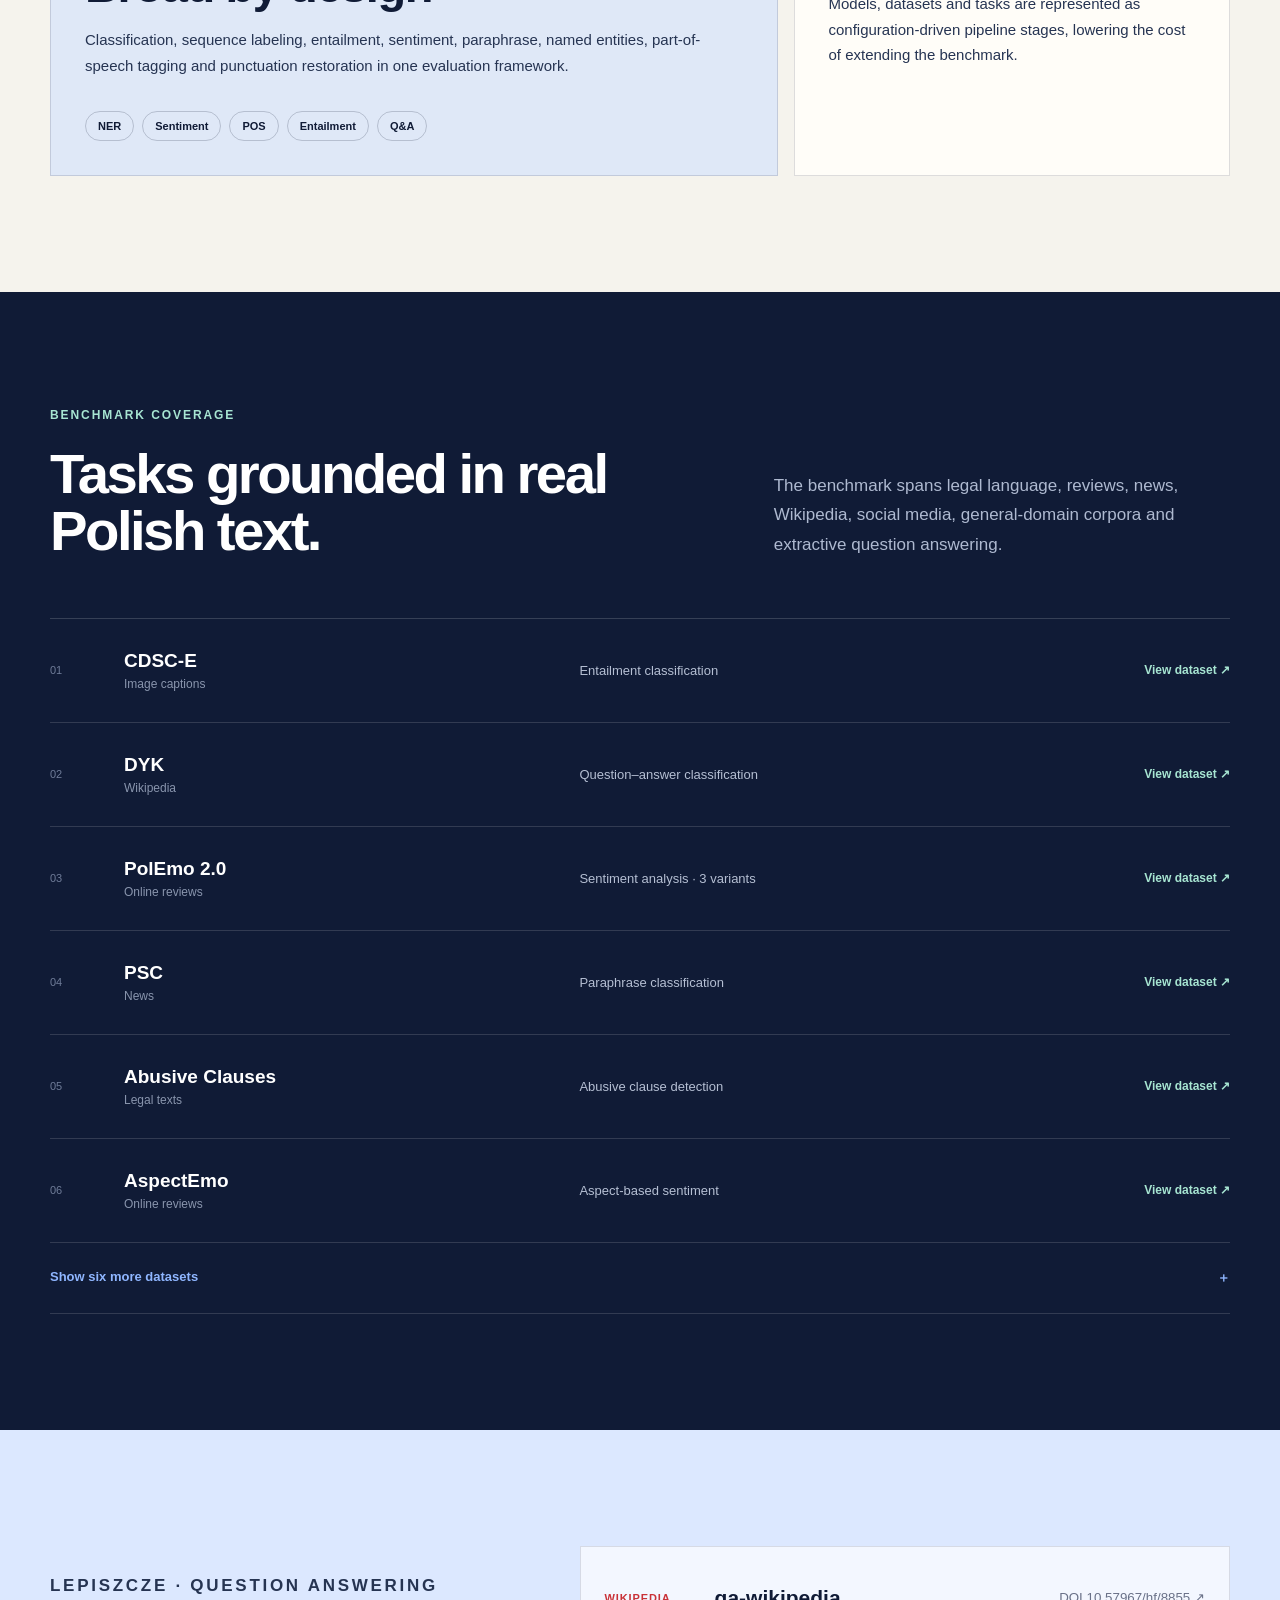
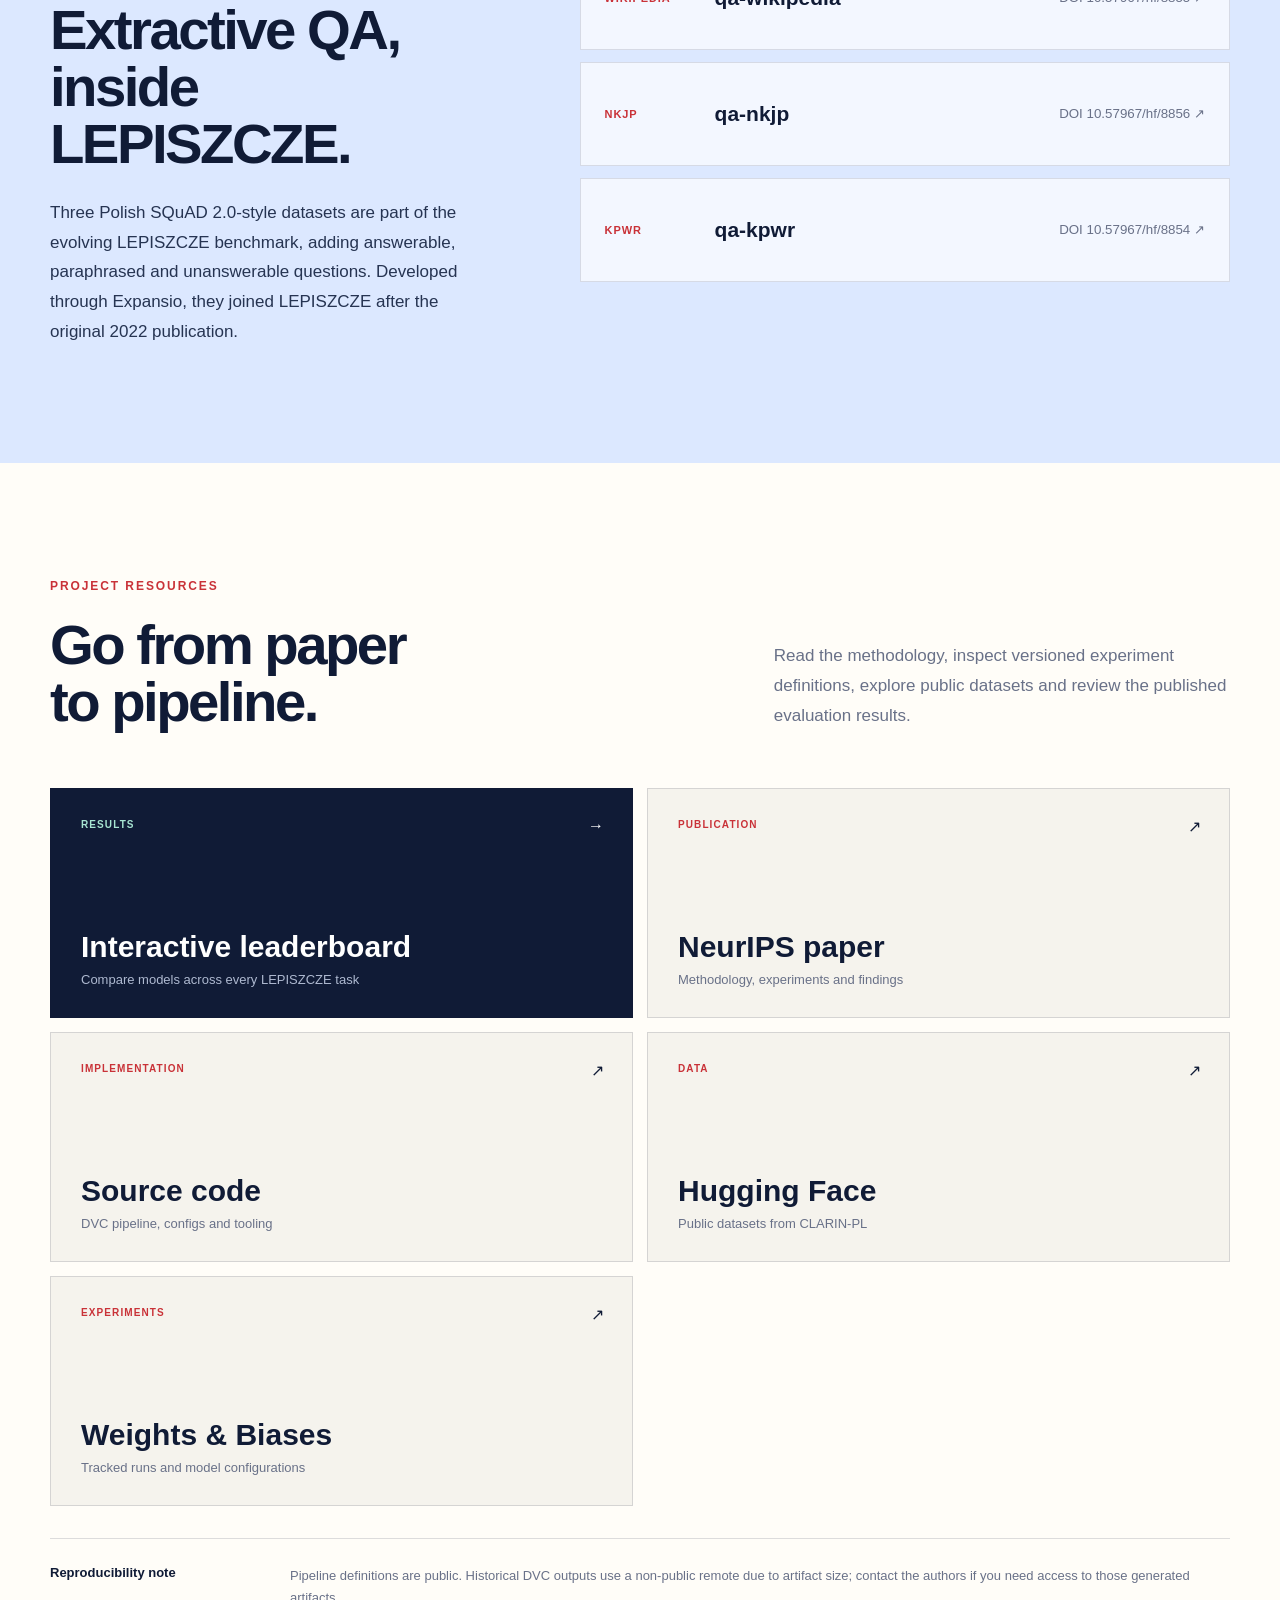
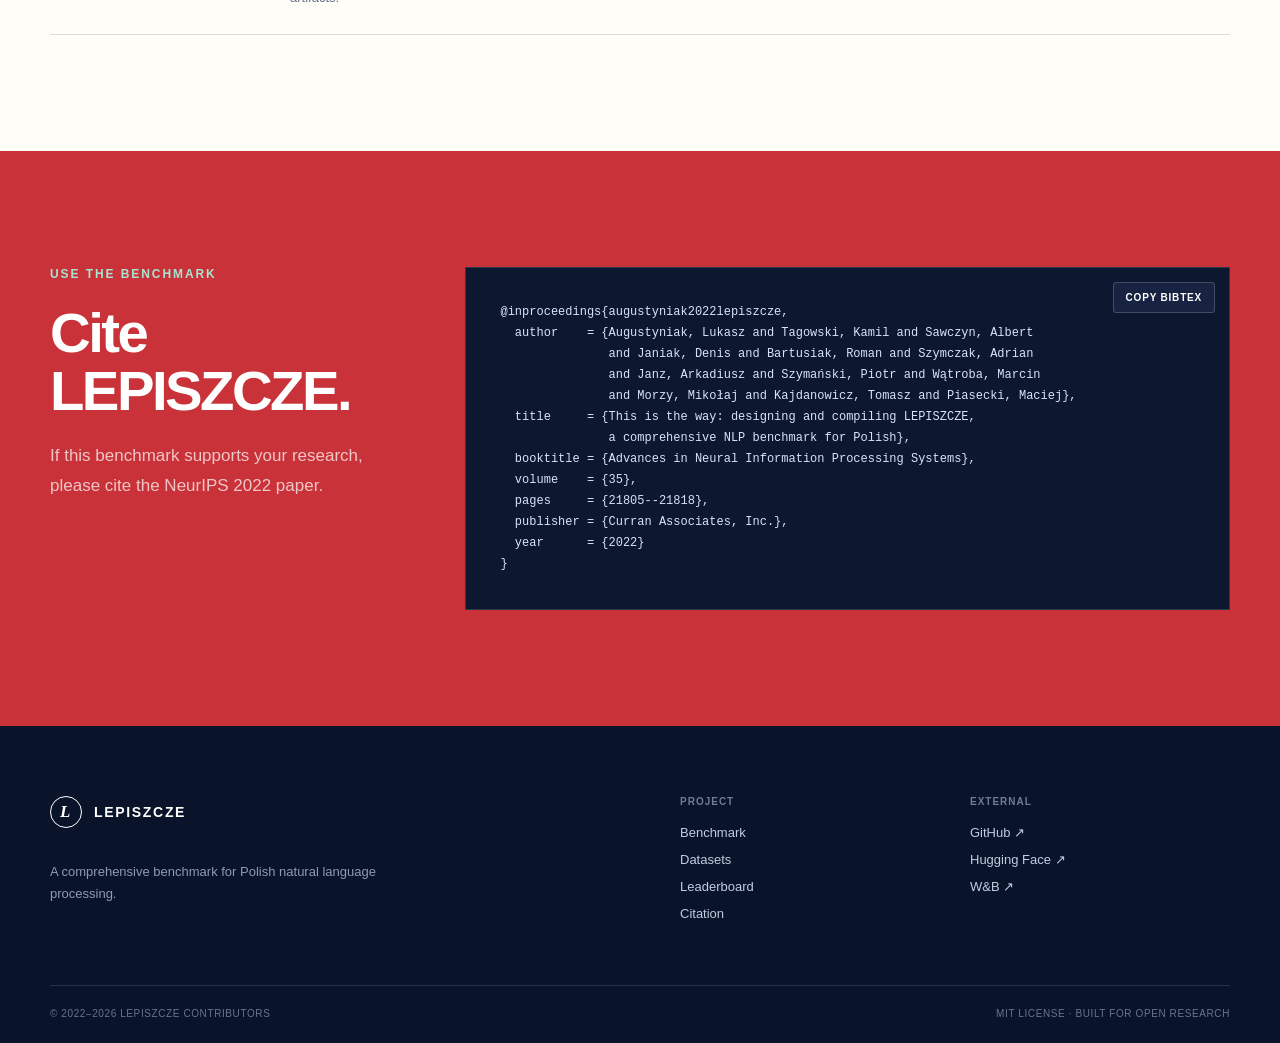
==== commit d572893a: "Integrate legacy Expansio QA datasets into LEPISZCZE" ====
--- a/docs/index.html
+++ b/docs/index.html
@@ -6,7 +6,7 @@
     <title>LEPISZCZE — A comprehensive NLP benchmark for Polish</title>
     <meta
       name="description"
-      content="LEPISZCZE is a comprehensive benchmark for evaluating language models across diverse Polish NLP tasks, published at NeurIPS 2022."
+      content="LEPISZCZE is a comprehensive benchmark for Polish language models, introduced at NeurIPS 2022 and extended with extractive question answering datasets."
     />
     <meta name="theme-color" content="#101b36" />
     <meta name="color-scheme" content="light" />
@@ -17,7 +17,7 @@
     <meta property="og:title" content="LEPISZCZE — Polish NLP, measured with context" />
     <meta
       property="og:description"
-      content="A comprehensive benchmark for Polish language models. NeurIPS 2022 Datasets and Benchmarks Track."
+      content="A comprehensive and evolving benchmark for Polish language models, including extractive question answering."
     />
     <meta property="og:url" content="https://clarin-pl.github.io/LEPISZCZE/" />
     <meta property="og:image" content="https://clarin-pl.github.io/LEPISZCZE/assets/og.png" />
@@ -100,9 +100,9 @@
               <span>LE</span><span>PI</span><span>SZ</span><span>CZE</span>
             </div>
             <div class="panel-stats">
-              <div><strong>13</strong><span>task–dataset experiments</span></div>
-              <div><strong>5</strong><span>Polish language models</span></div>
-              <div><strong>8</strong><span>novel datasets</span></div>
+              <div><strong>17</strong><span>leaderboard dataset views</span></div>
+              <div><strong>10</strong><span>evaluated model setups</span></div>
+              <div><strong>12</strong><span>NLP task families</span></div>
             </div>
             <p class="panel-note">
               Built for extensibility, experiment tracking and versioned data pipelines.
@@ -175,8 +175,8 @@
               <h2>Tasks grounded in real Polish text.</h2>
             </div>
             <p>
-              The original benchmark spans legal language, reviews, news, Wikipedia, social media
-              and general-domain corpora.
+              The benchmark spans legal language, reviews, news, Wikipedia, social media,
+              general-domain corpora and extractive question answering.
             </p>
           </div>
 
@@ -218,7 +218,7 @@
               <a href="https://huggingface.co/datasets/clarin-pl/aspectemo" aria-label="AspectEmo on Hugging Face">View dataset ↗</a>
             </article>
             <details class="more-datasets">
-              <summary>Show six more benchmark datasets <span aria-hidden="true">＋</span></summary>
+              <summary>Show six more datasets <span aria-hidden="true">＋</span></summary>
               <div class="more-datasets-grid">
                 <a href="https://huggingface.co/datasets/clarin-pl/kpwr-ner"><strong>KPWr NER</strong><span>Named entity recognition</span></a>
                 <a href="https://huggingface.co/datasets/clarin-pl/nkjp-pos"><strong>NKJP POS</strong><span>Part-of-speech tagging</span></a>
@@ -232,18 +232,18 @@
         </div>
       </section>
 
-      <section class="section related-section">
-        <div class="shell related-layout">
-          <div class="related-copy">
-            <p class="kicker">Related resources</p>
-            <h2>Extractive QA datasets from Expansio.</h2>
-            <p>
-              Three Polish SQuAD 2.0-style datasets complement the benchmark ecosystem with
-              answerable, paraphrased and unanswerable questions. They are listed as related
-              resources and are not part of the original 2022 evaluation pipeline.
-            </p>
-          </div>
-          <div class="related-cards">
+      <section class="section qa-section" id="question-answering">
+        <div class="shell qa-layout">
+          <div class="qa-copy">
+            <p class="kicker">LEPISZCZE · Question answering</p>
+            <h2>Extractive QA, inside LEPISZCZE.</h2>
+            <p>
+              Three Polish SQuAD 2.0-style datasets are part of the evolving LEPISZCZE benchmark,
+              adding answerable, paraphrased and unanswerable questions. Developed through
+              Expansio, they joined LEPISZCZE after the original 2022 publication.
+            </p>
+          </div>
+          <div class="qa-cards">
             <a href="https://huggingface.co/datasets/expansio/qa-wikipedia">
               <span>Wikipedia</span><strong>qa-wikipedia</strong><small>DOI 10.57967/hf/8855 ↗</small>
             </a>
@@ -266,12 +266,12 @@
             </div>
             <p>
               Read the methodology, inspect versioned experiment definitions, explore public
-              datasets and review tracked runs from the original benchmark.
+              datasets and review the published evaluation results.
             </p>
           </div>
           <div class="resource-grid">
             <a class="resource-card resource-dark" href="leaderboard/">
-              <span class="resource-type">Results</span><strong>Interactive leaderboard</strong><small>Compare models, tasks and Expansio QA results</small><i aria-hidden="true">→</i>
+              <span class="resource-type">Results</span><strong>Interactive leaderboard</strong><small>Compare models across every LEPISZCZE task</small><i aria-hidden="true">→</i>
             </a>
             <a class="resource-card" href="https://proceedings.neurips.cc/paper_files/paper/2022/file/890b206ebb79e550f3988cb8db936f42-Paper-Datasets_and_Benchmarks.pdf">
               <span class="resource-type">Publication</span><strong>NeurIPS paper</strong><small>Methodology, experiments and findings</small><i aria-hidden="true">↗</i>
--- a/docs/assets/styles.css
+++ b/docs/assets/styles.css
@@ -139,8 +139,8 @@
 .section { padding: 116px 0; }
 .section-heading { margin-bottom: 58px; }
 .split-heading { display: grid; grid-template-columns: 1fr .72fr; gap: 90px; align-items: end; }
-.section-heading h2, .related-copy h2, .citation-layout h2 { margin: 0; font-size: clamp(42px, 4.4vw, 64px); line-height: 1.02; letter-spacing: -.045em; }
-.section-heading > p, .split-heading > p, .related-copy > p, .citation-layout > div > p:last-child { margin: 0; color: var(--muted); font-size: 17px; line-height: 1.75; }
+.section-heading h2, .qa-copy h2, .citation-layout h2 { margin: 0; font-size: clamp(42px, 4.4vw, 64px); line-height: 1.02; letter-spacing: -.045em; }
+.section-heading > p, .split-heading > p, .qa-copy > p, .citation-layout > div > p:last-child { margin: 0; color: var(--muted); font-size: 17px; line-height: 1.75; }
 .kicker { color: var(--red-dark); }
 .principles-grid { display: grid; grid-template-columns: 1.25fr .75fr; gap: 16px; }
 .principle-card { position: relative; min-height: 286px; padding: 34px; background: var(--paper-bright); border: 1px solid var(--line); }
@@ -173,15 +173,15 @@
 .more-datasets-grid strong { font-size: 13px; }
 .more-datasets-grid span { color: #8f9bb2; font-size: 11px; }
 
-.related-section { background: #dce8ff; }
-.related-layout { display: grid; grid-template-columns: .8fr 1.2fr; gap: 96px; align-items: start; }
-.related-copy > p { margin-top: 25px; color: var(--ink-soft); }
-.related-cards { display: grid; gap: 12px; }
-.related-cards a { position: relative; display: grid; grid-template-columns: 110px 1fr auto; align-items: center; min-height: 104px; padding: 22px 24px; background: rgba(255,255,255,.66); border: 1px solid rgba(16,27,54,.13); transition: transform 160ms ease, background 160ms ease; }
-.related-cards a:hover { transform: translateX(5px); background: var(--white); }
-.related-cards span { color: var(--red-dark); font-size: 11px; font-weight: 800; letter-spacing: .08em; text-transform: uppercase; }
-.related-cards strong { font-size: 21px; }
-.related-cards small { color: var(--muted); }
+.qa-section { background: #dce8ff; }
+.qa-layout { display: grid; grid-template-columns: .8fr 1.2fr; gap: 96px; align-items: start; }
+.qa-copy > p { margin-top: 25px; color: var(--ink-soft); }
+.qa-cards { display: grid; gap: 12px; }
+.qa-cards a { position: relative; display: grid; grid-template-columns: 110px 1fr auto; align-items: center; min-height: 104px; padding: 22px 24px; background: rgba(255,255,255,.66); border: 1px solid rgba(16,27,54,.13); transition: transform 160ms ease, background 160ms ease; }
+.qa-cards a:hover { transform: translateX(5px); background: var(--white); }
+.qa-cards span { color: var(--red-dark); font-size: 11px; font-weight: 800; letter-spacing: .08em; text-transform: uppercase; }
+.qa-cards strong { font-size: 21px; }
+.qa-cards small { color: var(--muted); }
 
 .resources-section { background: var(--paper-bright); }
 .resource-grid { display: grid; grid-template-columns: repeat(2,1fr); gap: 14px; }
@@ -225,11 +225,11 @@
   .hero { min-height: 0; }
   .hero-layout { grid-template-columns: 1fr; }
   .hero-panel { max-width: 620px; }
-  .split-heading, .datasets-heading, .related-layout, .citation-layout { grid-template-columns: 1fr; gap: 34px; }
+  .split-heading, .datasets-heading, .qa-layout, .citation-layout { grid-template-columns: 1fr; gap: 34px; }
   .principles-grid { grid-template-columns: 1fr 1fr; }
   .principle-featured { grid-column: span 2; grid-row: auto; min-height: 420px; }
   .principle-card:nth-child(3) { grid-column: auto; }
-  .related-cards { margin-top: 20px; }
+  .qa-cards { margin-top: 20px; }
 }
 
 @media (max-width: 720px) {
@@ -251,7 +251,7 @@
   .proof-grid div:nth-child(4) { border-top: 1px solid var(--line); }
   .section { padding: 80px 0; }
   .section-heading { margin-bottom: 38px; }
-  .section-heading h2, .related-copy h2, .citation-layout h2 { font-size: 40px; }
+  .section-heading h2, .qa-copy h2, .citation-layout h2 { font-size: 40px; }
   .principles-grid, .resource-grid { grid-template-columns: 1fr; }
   .principle-featured { grid-column: auto; min-height: 390px; }
   .dataset-row { grid-template-columns: 36px 1fr auto; padding: 18px 0; }
@@ -260,8 +260,8 @@
   .dataset-row a::after { content: "↗"; font-size: 15px; }
   .more-datasets-grid { grid-template-columns: 1fr; }
   .more-datasets-grid a { flex-direction: column; gap: 6px; }
-  .related-cards a { grid-template-columns: 78px 1fr; }
-  .related-cards small { grid-column: 2; margin-top: 7px; }
+  .qa-cards a { grid-template-columns: 78px 1fr; }
+  .qa-cards small { grid-column: 2; margin-top: 7px; }
   .resource-card { min-height: 210px; }
   .repro-note { grid-template-columns: 1fr; gap: 10px; }
   .citation-card pre { min-width: 620px; padding: 58px 24px 28px; }
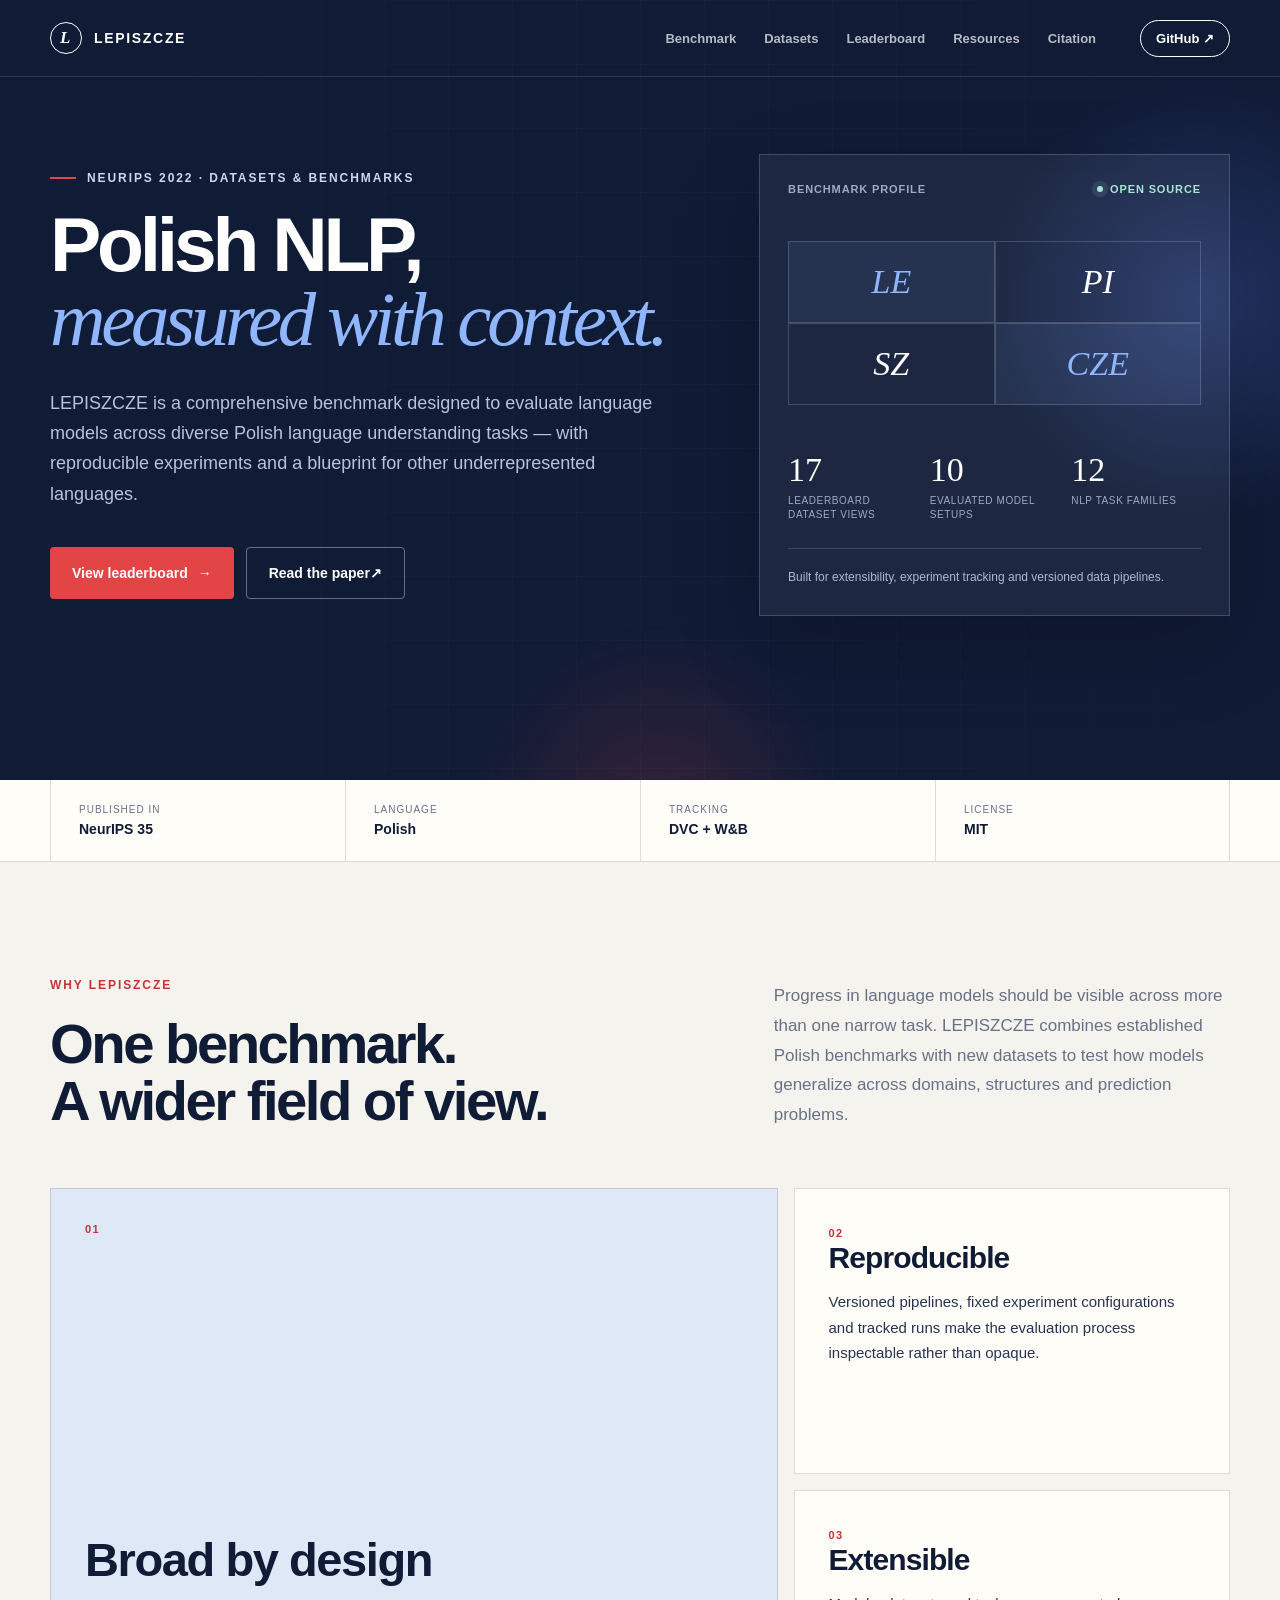
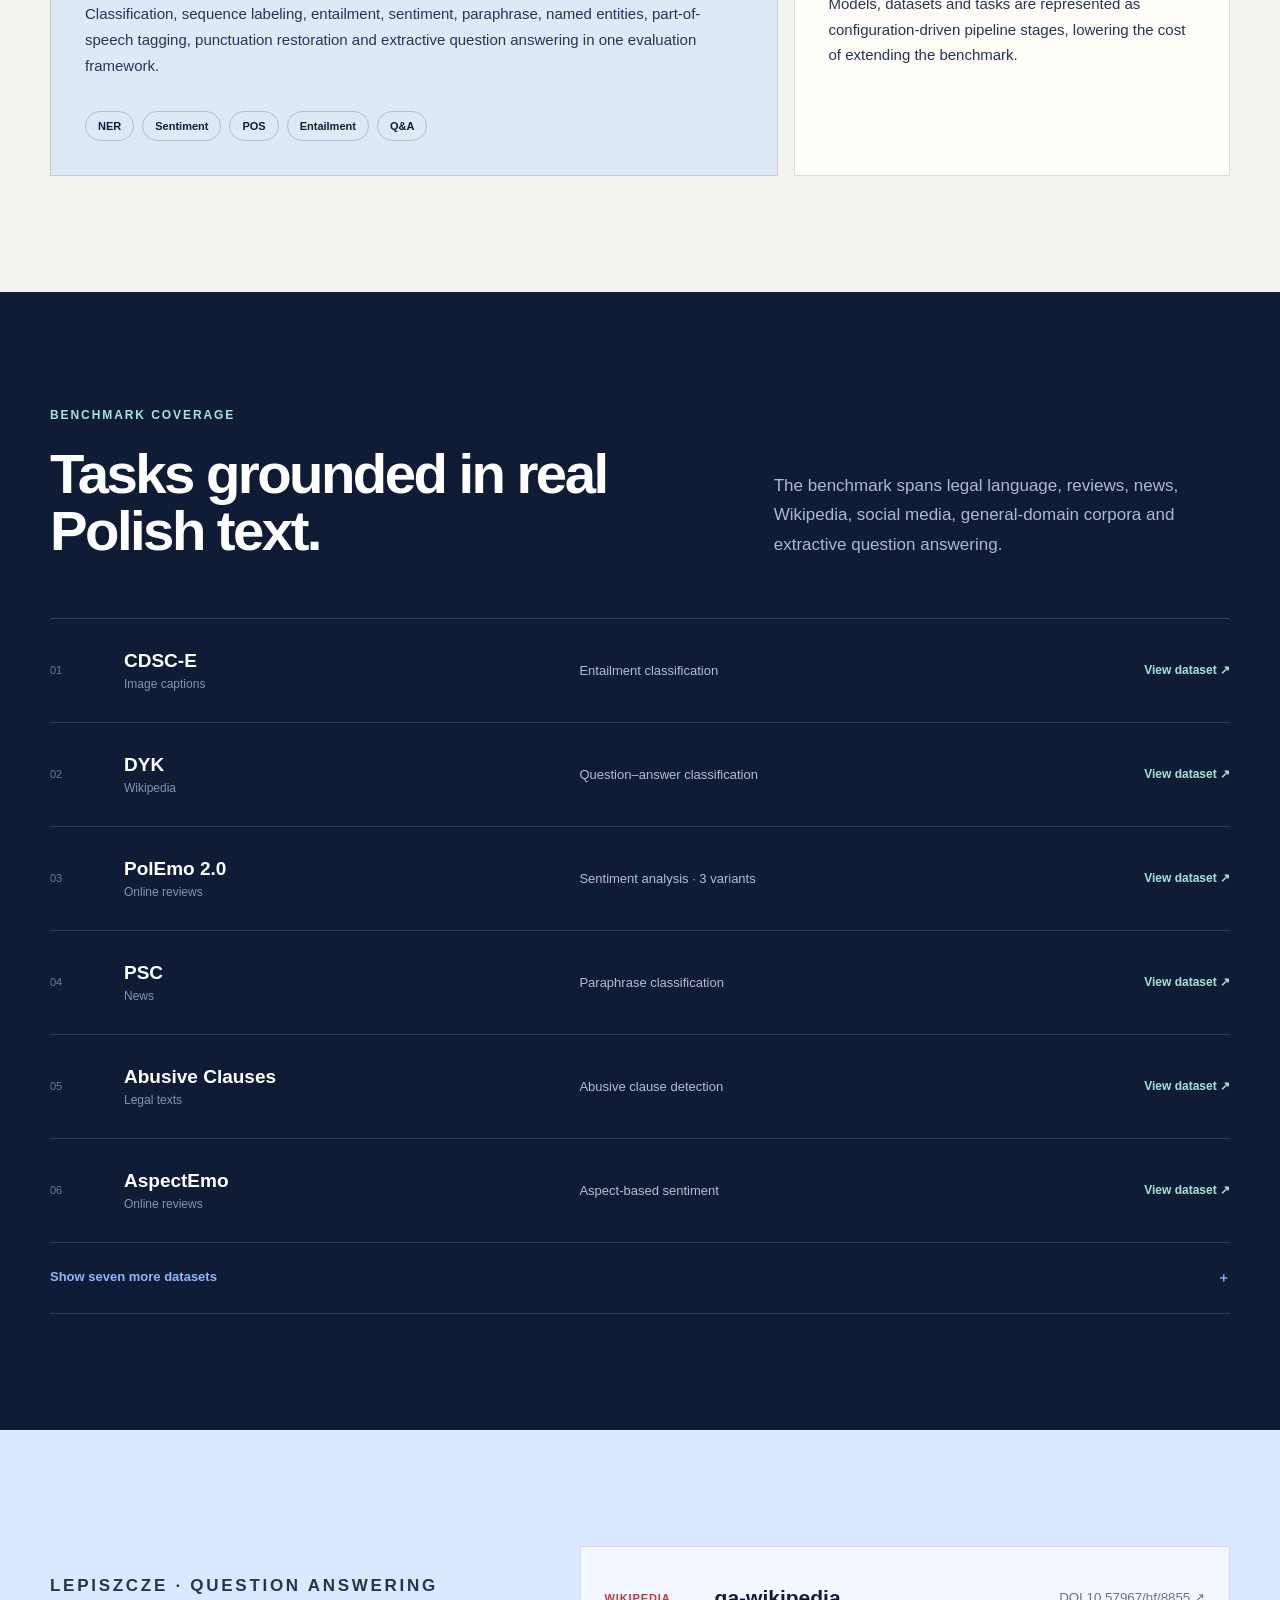
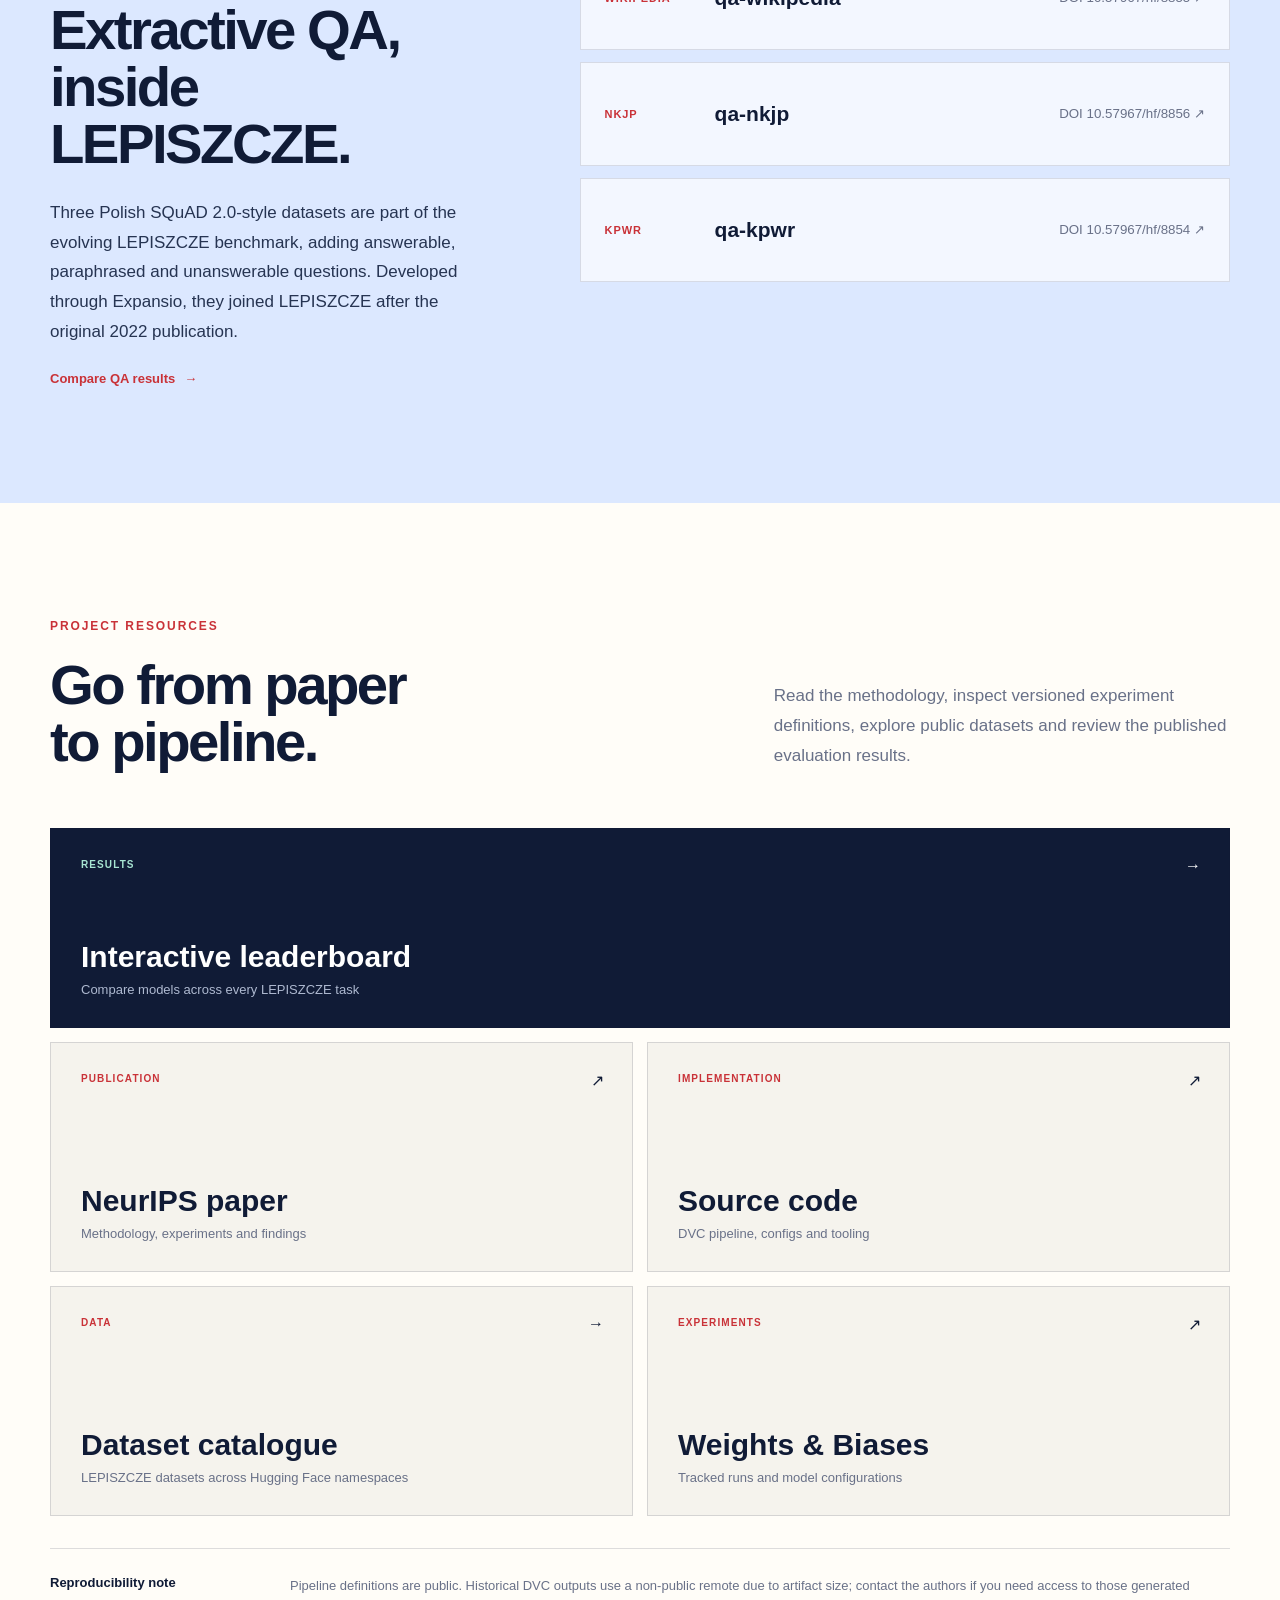
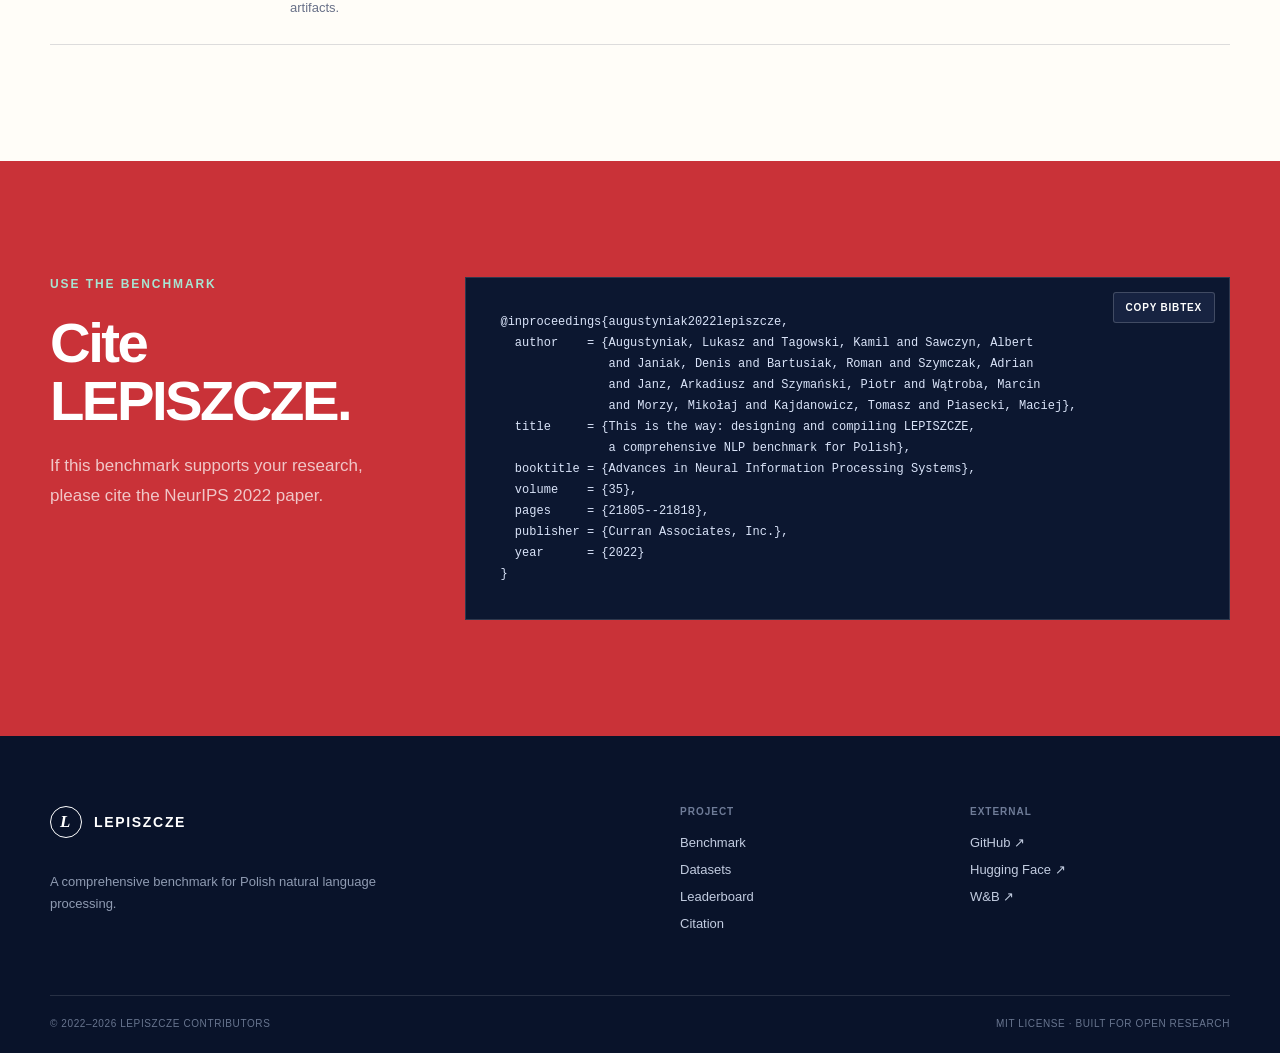
==== commit 4e96a4fe: "Refine legacy dataset presentation across LEPISZCZE" ====
--- a/docs/index.html
+++ b/docs/index.html
@@ -53,7 +53,10 @@
           <span class="brand-mark" aria-hidden="true">L</span>
           <span>LEPISZCZE</span>
         </a>
-        <nav class="site-nav" aria-label="Primary navigation">
+        <button class="nav-toggle" type="button" data-nav-toggle aria-expanded="false" aria-controls="primary-nav">
+          Menu
+        </button>
+        <nav class="site-nav" id="primary-nav" aria-label="Primary navigation">
           <a href="#benchmark">Benchmark</a>
           <a href="#datasets">Datasets</a>
           <a href="leaderboard/">Leaderboard</a>
@@ -140,11 +143,11 @@
               <h3>Broad by design</h3>
               <p>
                 Classification, sequence labeling, entailment, sentiment, paraphrase, named
-                entities, part-of-speech tagging and punctuation restoration in one evaluation
-                framework.
+                entities, part-of-speech tagging, punctuation restoration and extractive question
+                answering in one evaluation framework.
               </p>
-              <div class="task-cloud" aria-label="Example benchmark tasks">
-                <span>NER</span><span>Sentiment</span><span>POS</span><span>Entailment</span><span>Q&amp;A</span>
+              <div class="task-cloud" role="list" aria-label="Example benchmark tasks">
+                <span role="listitem">NER</span><span role="listitem">Sentiment</span><span role="listitem">POS</span><span role="listitem">Entailment</span><span role="listitem">Q&amp;A</span>
               </div>
             </article>
             <article class="principle-card">
@@ -218,7 +221,7 @@
               <a href="https://huggingface.co/datasets/clarin-pl/aspectemo" aria-label="AspectEmo on Hugging Face">View dataset ↗</a>
             </article>
             <details class="more-datasets">
-              <summary>Show six more datasets <span aria-hidden="true">＋</span></summary>
+              <summary>Show seven more datasets <span aria-hidden="true">＋</span></summary>
               <div class="more-datasets-grid">
                 <a href="https://huggingface.co/datasets/clarin-pl/kpwr-ner"><strong>KPWr NER</strong><span>Named entity recognition</span></a>
                 <a href="https://huggingface.co/datasets/clarin-pl/nkjp-pos"><strong>NKJP POS</strong><span>Part-of-speech tagging</span></a>
@@ -226,6 +229,7 @@
                 <a href="https://huggingface.co/datasets/clarin-pl/2021-punctuation-restoration"><strong>Punctuation Restoration</strong><span>Sequence labeling</span></a>
                 <a href="https://huggingface.co/datasets/allegro/klej-polemo2-in"><strong>PolEmo 2.0 In-Domain</strong><span>Sentiment analysis</span></a>
                 <a href="https://huggingface.co/datasets/allegro/klej-polemo2-out"><strong>PolEmo 2.0 Out-of-Domain</strong><span>Sentiment analysis</span></a>
+                <div class="dataset-static"><strong>Dialogue Acts</strong><span>Dialogue act classification · archived</span></div>
               </div>
             </details>
           </div>
@@ -242,6 +246,7 @@
               adding answerable, paraphrased and unanswerable questions. Developed through
               Expansio, they joined LEPISZCZE after the original 2022 publication.
             </p>
+            <a class="inline-link" href="leaderboard/?task=Question+Answering">Compare QA results <span aria-hidden="true">→</span></a>
           </div>
           <div class="qa-cards">
             <a href="https://huggingface.co/datasets/expansio/qa-wikipedia">
@@ -270,7 +275,7 @@
             </p>
           </div>
           <div class="resource-grid">
-            <a class="resource-card resource-dark" href="leaderboard/">
+            <a class="resource-card resource-dark resource-featured" href="leaderboard/">
               <span class="resource-type">Results</span><strong>Interactive leaderboard</strong><small>Compare models across every LEPISZCZE task</small><i aria-hidden="true">→</i>
             </a>
             <a class="resource-card" href="https://proceedings.neurips.cc/paper_files/paper/2022/file/890b206ebb79e550f3988cb8db936f42-Paper-Datasets_and_Benchmarks.pdf">
@@ -279,8 +284,8 @@
             <a class="resource-card" href="https://github.com/CLARIN-PL/LEPISZCZE">
               <span class="resource-type">Implementation</span><strong>Source code</strong><small>DVC pipeline, configs and tooling</small><i aria-hidden="true">↗</i>
             </a>
-            <a class="resource-card" href="https://huggingface.co/clarin-pl">
-              <span class="resource-type">Data</span><strong>Hugging Face</strong><small>Public datasets from CLARIN-PL</small><i aria-hidden="true">↗</i>
+            <a class="resource-card" href="#datasets">
+              <span class="resource-type">Data</span><strong>Dataset catalogue</strong><small>LEPISZCZE datasets across Hugging Face namespaces</small><i aria-hidden="true">→</i>
             </a>
             <a class="resource-card" href="https://wandb.ai/embeddings/LEPISZCZE">
               <span class="resource-type">Experiments</span><strong>Weights &amp; Biases</strong><small>Tracked runs and model configurations</small><i aria-hidden="true">↗</i>
--- a/docs/assets/styles.css
+++ b/docs/assets/styles.css
@@ -16,7 +16,7 @@
 }
 
 * { box-sizing: border-box; }
-html { scroll-behavior: smooth; }
+html { scroll-behavior: smooth; scroll-padding-top: 92px; }
 body {
   margin: 0;
   background: var(--paper);
@@ -27,6 +27,17 @@
 a { color: inherit; text-decoration: none; }
 button { font: inherit; }
 .shell { width: var(--shell); margin-inline: auto; }
+.sr-only {
+  position: absolute;
+  width: 1px;
+  height: 1px;
+  padding: 0;
+  margin: -1px;
+  overflow: hidden;
+  clip: rect(0, 0, 0, 0);
+  white-space: nowrap;
+  border: 0;
+}
 .skip-link {
   position: fixed;
   top: 12px;
@@ -52,6 +63,7 @@
   color: var(--ink);
   background: rgba(245, 243, 237, 0.94);
   border-color: var(--line);
+  -webkit-backdrop-filter: blur(16px);
   backdrop-filter: blur(16px);
   animation: header-in 220ms ease;
 }
@@ -73,6 +85,7 @@
 .site-nav a, .header-link { font-size: 13px; font-weight: 650; }
 .site-nav a { opacity: 0.7; transition: opacity 160ms ease; }
 .site-nav a:hover, .site-nav a:focus-visible { opacity: 1; }
+.nav-toggle { display: none; }
 .header-link { padding: 10px 15px; border: 1px solid currentColor; border-radius: 999px; }
 
 .hero {
@@ -89,6 +102,7 @@
   opacity: 0.13;
   background-image: linear-gradient(rgba(255,255,255,.18) 1px, transparent 1px), linear-gradient(90deg, rgba(255,255,255,.18) 1px, transparent 1px);
   background-size: 64px 64px;
+  -webkit-mask-image: linear-gradient(to right, transparent 3%, black 55%, transparent 100%);
   mask-image: linear-gradient(to right, transparent 3%, black 55%, transparent 100%);
 }
 .hero-glow { position: absolute; border-radius: 50%; filter: blur(2px); opacity: 0.8; }
@@ -114,6 +128,7 @@
   border: 1px solid rgba(255, 255, 255, .17);
   background: rgba(255,255,255,.055);
   box-shadow: 0 30px 80px rgba(0,0,0,.2);
+  -webkit-backdrop-filter: blur(8px);
   backdrop-filter: blur(8px);
 }
 .panel-topline { display: flex; justify-content: space-between; color: #9faac2; font-size: 11px; font-weight: 700; letter-spacing: .08em; text-transform: uppercase; }
@@ -169,13 +184,16 @@
 .more-datasets summary { display: flex; justify-content: space-between; padding: 26px 0; cursor: pointer; color: var(--blue); font-size: 13px; font-weight: 750; list-style: none; }
 .more-datasets summary::-webkit-details-marker { display: none; }
 .more-datasets-grid { display: grid; grid-template-columns: repeat(2,1fr); gap: 1px; padding-bottom: 28px; background: rgba(255,255,255,.12); }
-.more-datasets-grid a { display: flex; justify-content: space-between; gap: 18px; padding: 22px; background: #15213e; }
+.more-datasets-grid a, .more-datasets-grid .dataset-static { display: flex; justify-content: space-between; gap: 18px; padding: 22px; background: #15213e; }
+.more-datasets-grid .dataset-static:last-child:nth-child(odd) { grid-column: 1 / -1; }
 .more-datasets-grid strong { font-size: 13px; }
 .more-datasets-grid span { color: #8f9bb2; font-size: 11px; }
 
 .qa-section { background: #dce8ff; }
 .qa-layout { display: grid; grid-template-columns: .8fr 1.2fr; gap: 96px; align-items: start; }
 .qa-copy > p { margin-top: 25px; color: var(--ink-soft); }
+.inline-link { display: inline-flex; gap: 9px; align-items: center; margin-top: 24px; color: var(--red-dark); font-size: 13px; font-weight: 800; }
+.inline-link:hover { text-decoration: underline; text-underline-offset: 4px; }
 .qa-cards { display: grid; gap: 12px; }
 .qa-cards a { position: relative; display: grid; grid-template-columns: 110px 1fr auto; align-items: center; min-height: 104px; padding: 22px 24px; background: rgba(255,255,255,.66); border: 1px solid rgba(16,27,54,.13); transition: transform 160ms ease, background 160ms ease; }
 .qa-cards a:hover { transform: translateX(5px); background: var(--white); }
@@ -188,6 +206,7 @@
 .resource-card { position: relative; display: flex; min-height: 230px; flex-direction: column; padding: 30px; border: 1px solid var(--line); background: var(--paper); transition: transform 170ms ease, box-shadow 170ms ease; }
 .resource-card:hover { transform: translateY(-4px); box-shadow: 0 18px 50px rgba(16,27,54,.08); }
 .resource-card.resource-dark { background: var(--ink); color: var(--white); }
+.resource-featured { grid-column: 1 / -1; min-height: 200px; }
 .resource-type { color: var(--red-dark); font-size: 10px; font-weight: 800; letter-spacing: .11em; text-transform: uppercase; }
 .resource-dark .resource-type { color: var(--mint); }
 .resource-card strong { margin-top: auto; font-size: 30px; }
@@ -217,11 +236,16 @@
 .footer-links a:hover { color: var(--white); }
 .footer-bottom { display: flex; justify-content: space-between; padding-top: 22px; border-top: 1px solid rgba(255,255,255,.12); color: #68758f; font-size: 10px; letter-spacing: .06em; text-transform: uppercase; }
 
-:focus-visible { outline: 3px solid var(--mint); outline-offset: 4px; }
+:focus-visible { outline: 2px solid var(--white); outline-offset: 2px; box-shadow: 0 0 0 4px var(--ink); }
 
 @media (max-width: 960px) {
-  .site-nav { display: none; }
-  .header-link { margin-left: auto; }
+  .header-inner { gap: 12px; }
+  .nav-toggle { display: inline-flex; align-items: center; min-height: 38px; margin-left: auto; padding: 0 13px; border: 1px solid currentColor; border-radius: 999px; background: transparent; color: inherit; cursor: pointer; font-size: 11px; font-weight: 750; }
+  .site-nav { display: none; position: absolute; top: 100%; left: 0; width: 100%; flex-direction: column; gap: 0; margin: 0; padding: 10px max(24px, calc((100vw - 1180px) / 2)); background: var(--paper-bright); color: var(--ink); border-bottom: 1px solid var(--line); box-shadow: 0 18px 40px rgba(16,27,54,.12); }
+  .site-nav a { padding: 13px 0; border-bottom: 1px solid var(--line); opacity: 1; }
+  .site-nav a:last-child { border-bottom: 0; }
+  .site-header.is-menu-open { color: var(--ink); background: var(--paper-bright); border-color: var(--line); }
+  .site-header.is-menu-open .site-nav { display: flex; }
   .hero { min-height: 0; }
   .hero-layout { grid-template-columns: 1fr; }
   .hero-panel { max-width: 620px; }
@@ -259,16 +283,24 @@
   .dataset-row a { grid-column: 3; grid-row: 1; font-size: 0; }
   .dataset-row a::after { content: "↗"; font-size: 15px; }
   .more-datasets-grid { grid-template-columns: 1fr; }
-  .more-datasets-grid a { flex-direction: column; gap: 6px; }
+  .more-datasets-grid a, .more-datasets-grid .dataset-static { flex-direction: column; gap: 6px; }
+  .more-datasets-grid .dataset-static:last-child:nth-child(odd) { grid-column: auto; }
   .qa-cards a { grid-template-columns: 78px 1fr; }
   .qa-cards small { grid-column: 2; margin-top: 7px; }
   .resource-card { min-height: 210px; }
+  .resource-featured { grid-column: auto; }
   .repro-note { grid-template-columns: 1fr; gap: 10px; }
   .citation-card pre { min-width: 620px; padding: 58px 24px 28px; }
   .footer-top { grid-template-columns: 1fr; gap: 38px; }
   .footer-bottom { flex-direction: column; gap: 8px; }
 }
 
+.error-hero { min-height: 100vh; display: grid; place-items: center; padding: 40px 0; }
+.error-content { position: relative; text-align: center; }
+.error-content .eyebrow, .error-content .hero-actions { justify-content: center; }
+.error-content h1 { font-size: clamp(52px, 10vw, 110px); }
+.error-content .hero-lead { margin: 28px auto; }
+
 @media (prefers-reduced-motion: reduce) {
   *, *::before, *::after { scroll-behavior: auto !important; transition: none !important; animation: none !important; }
 }
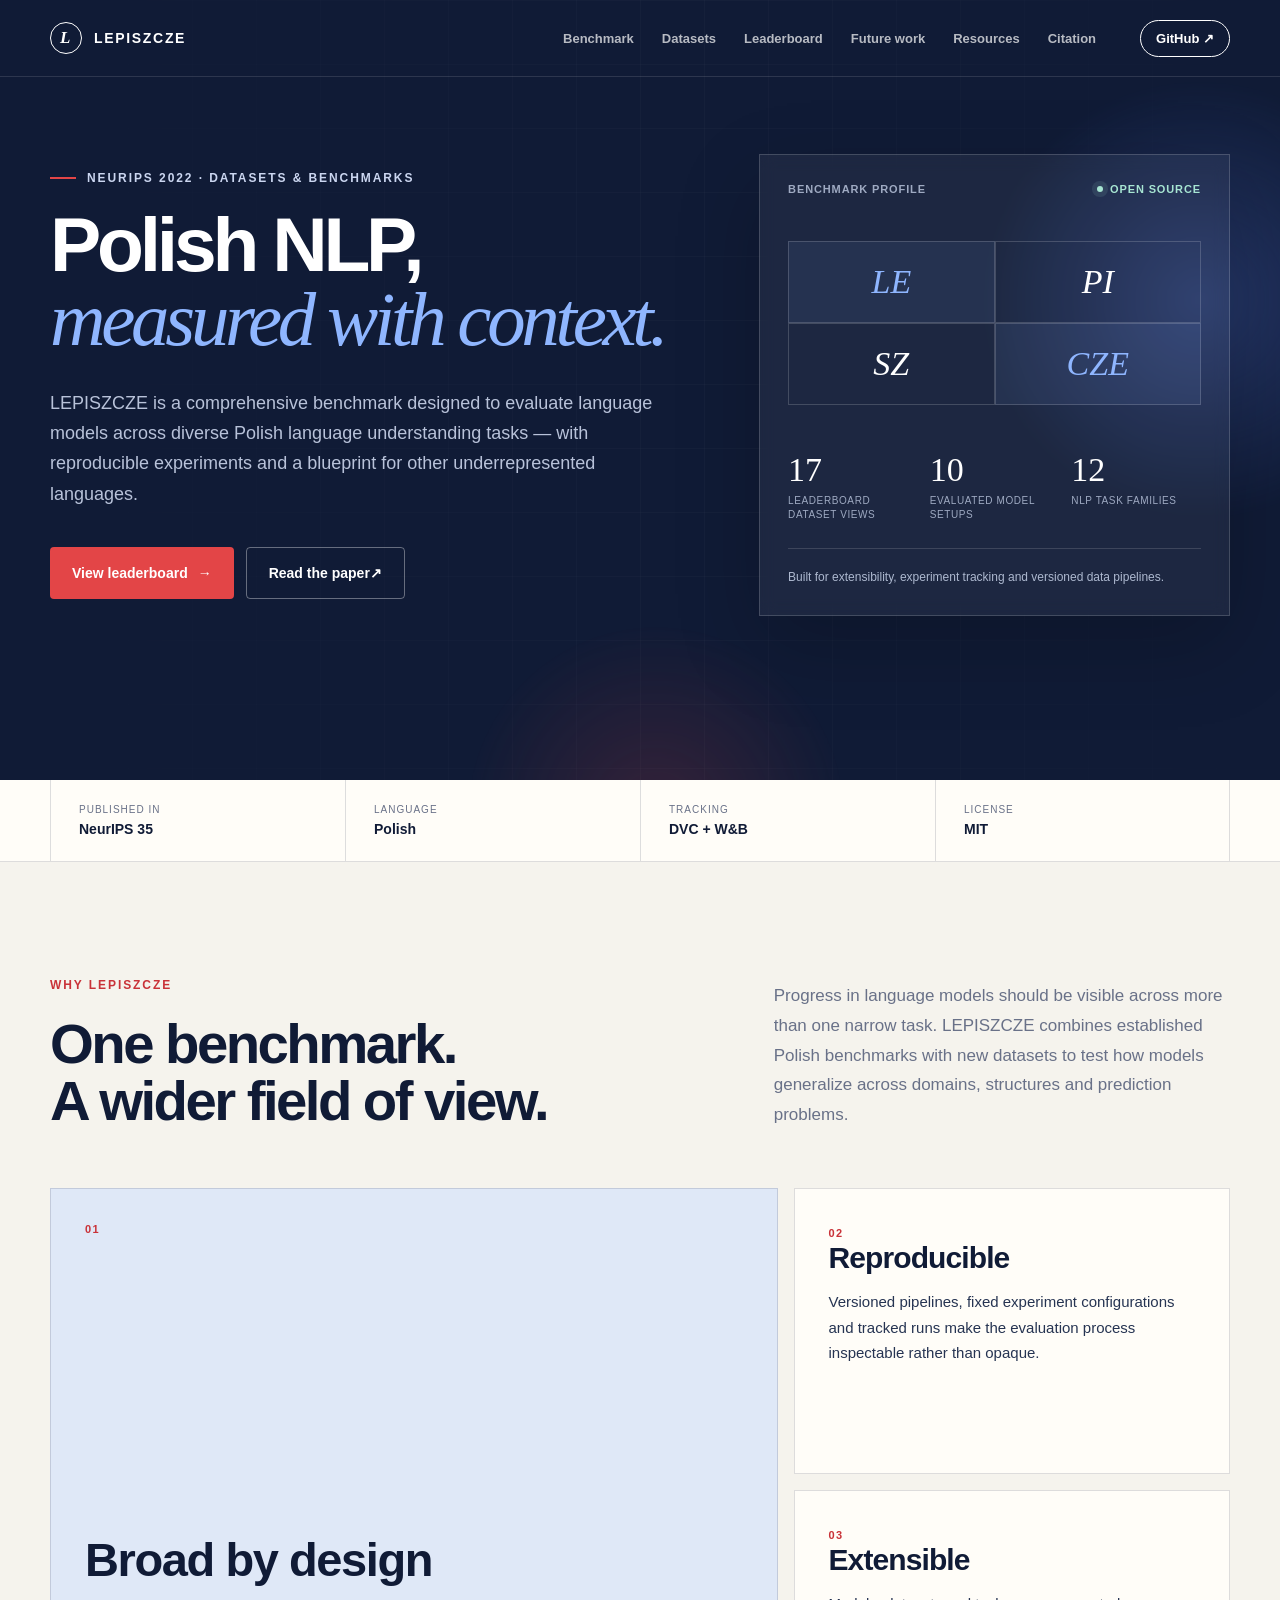
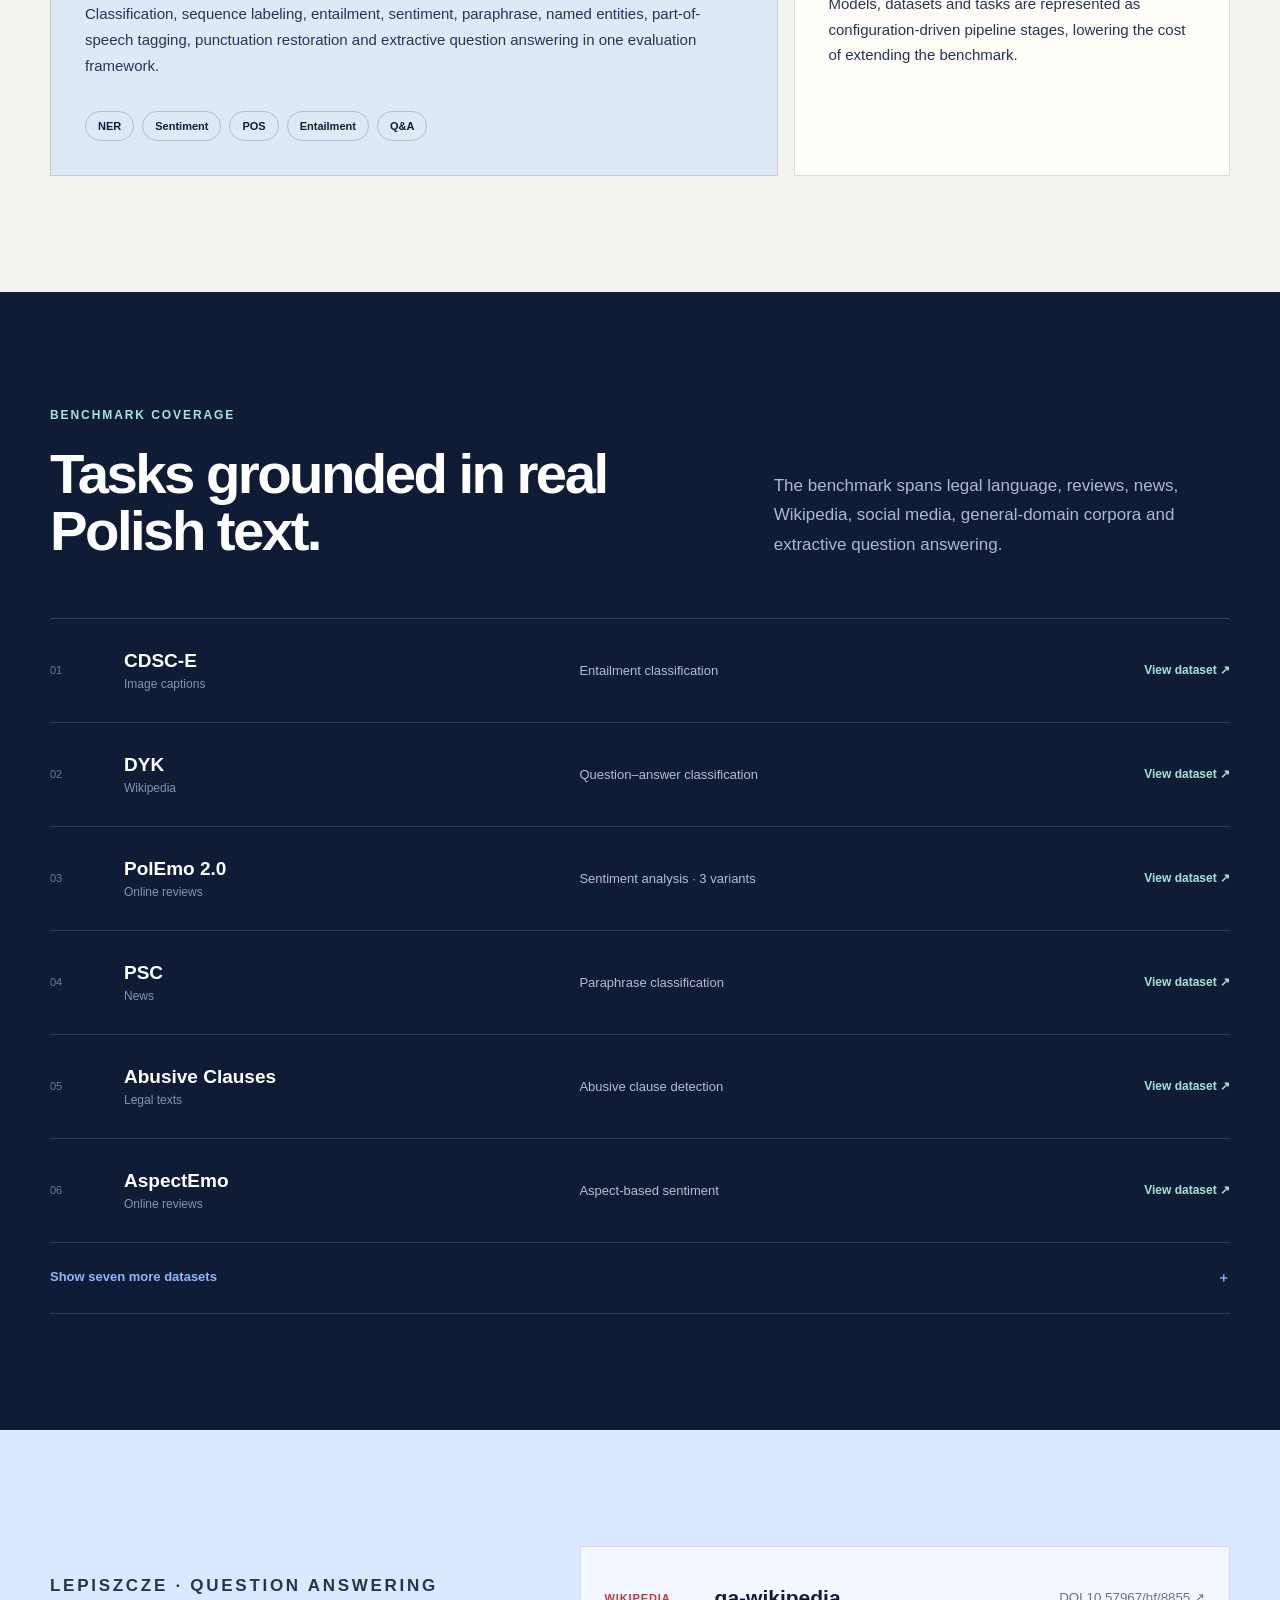
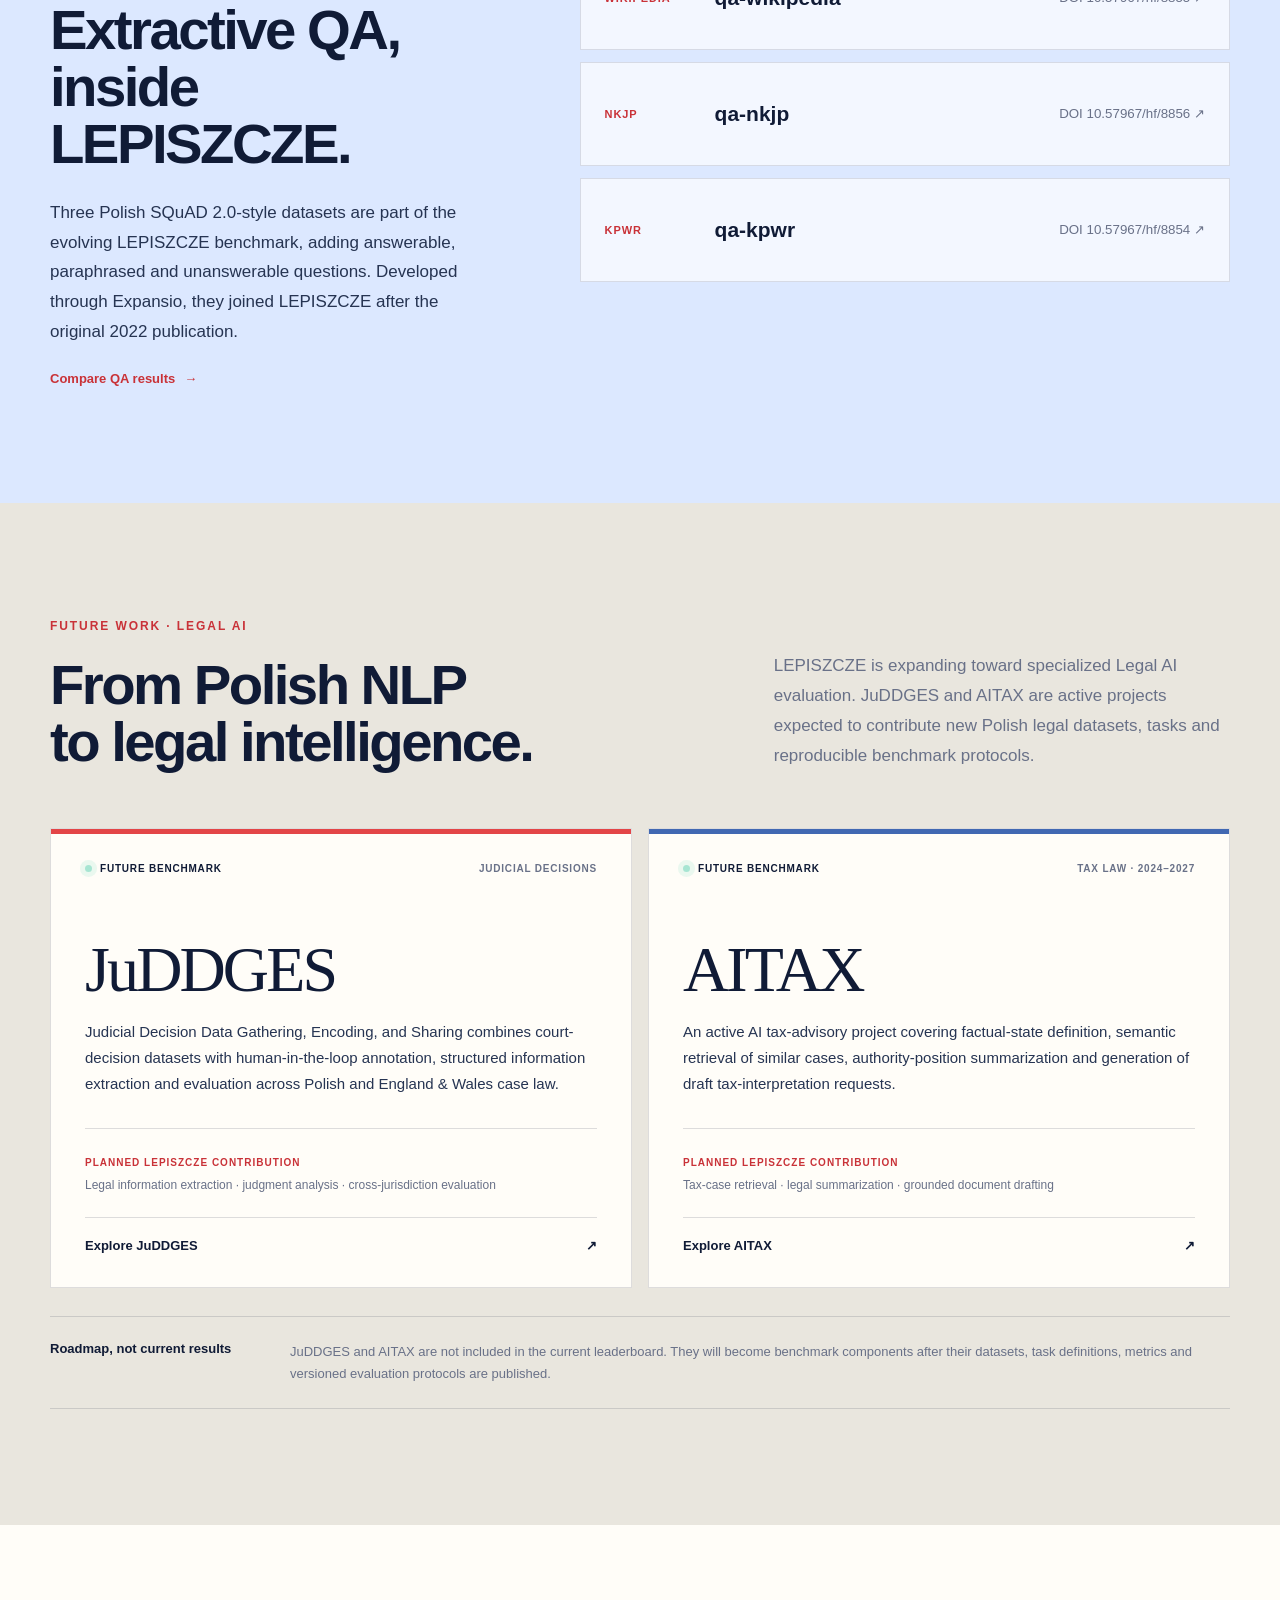
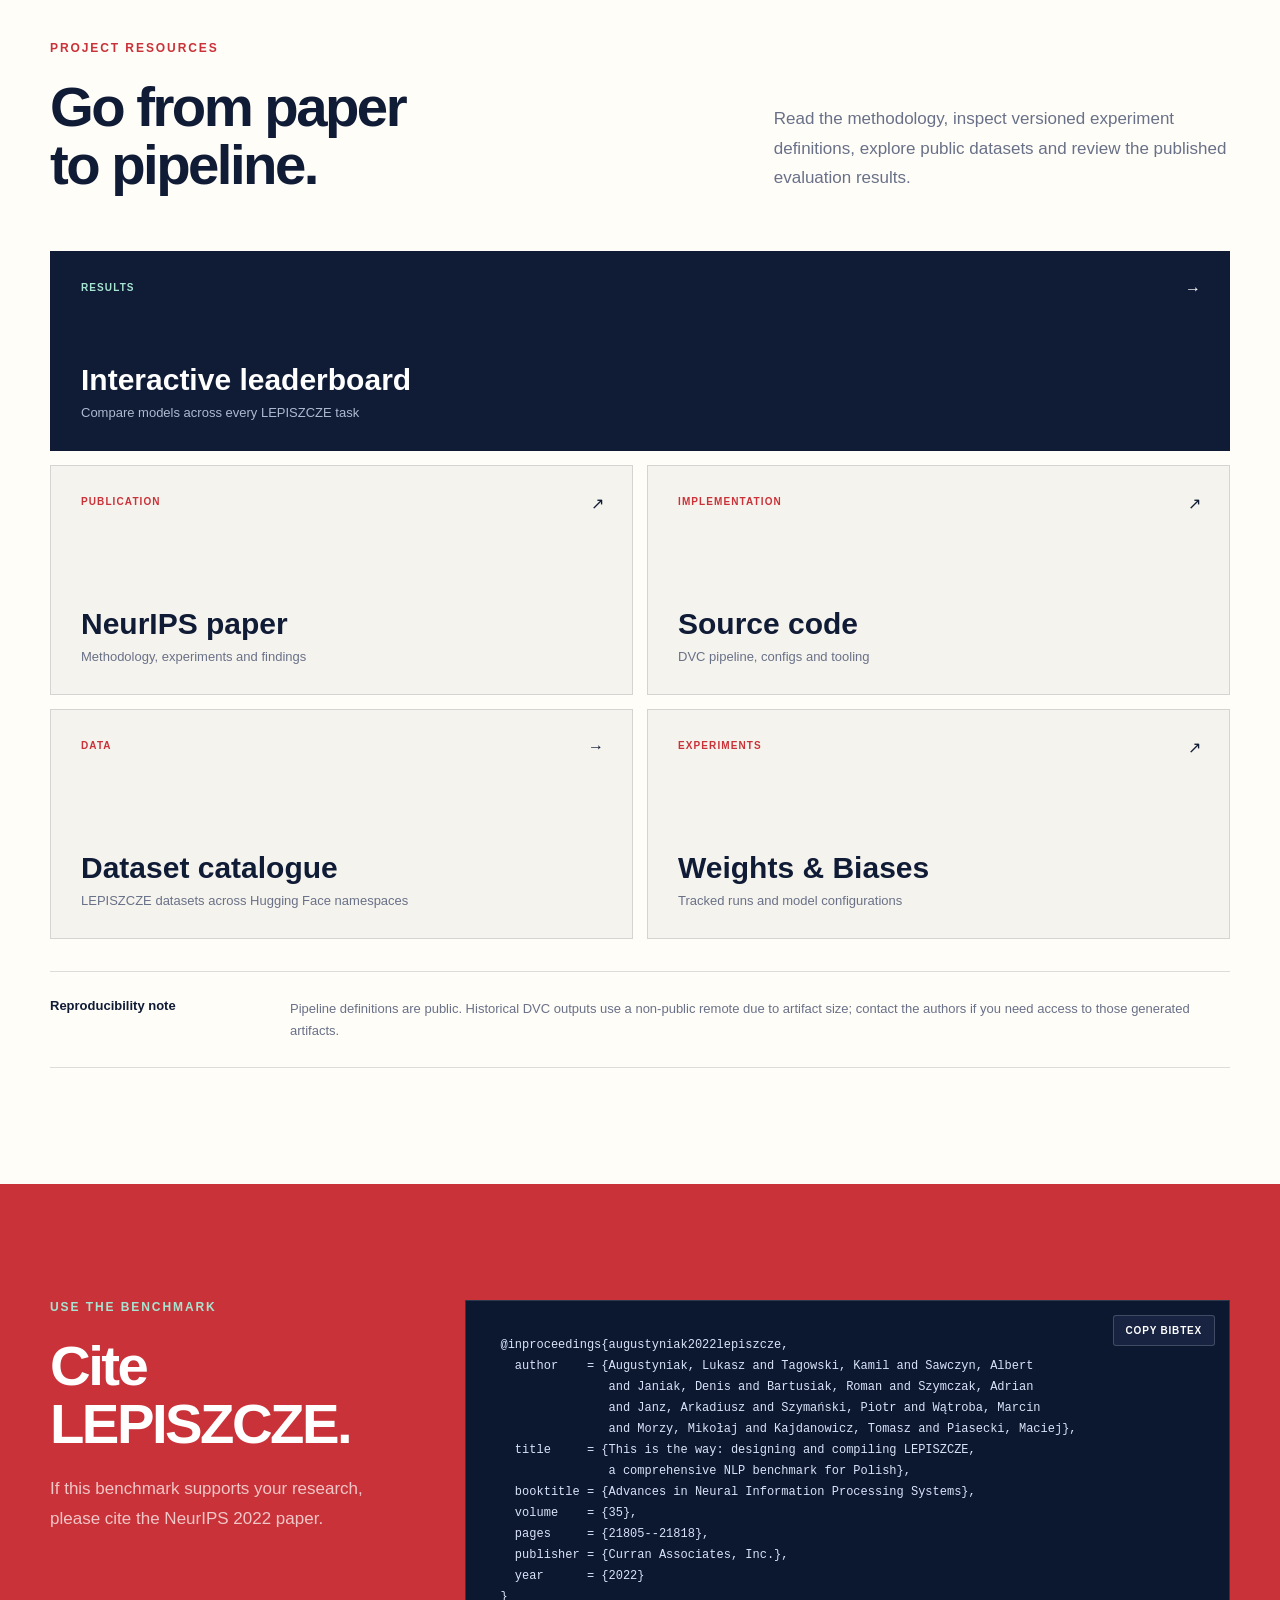
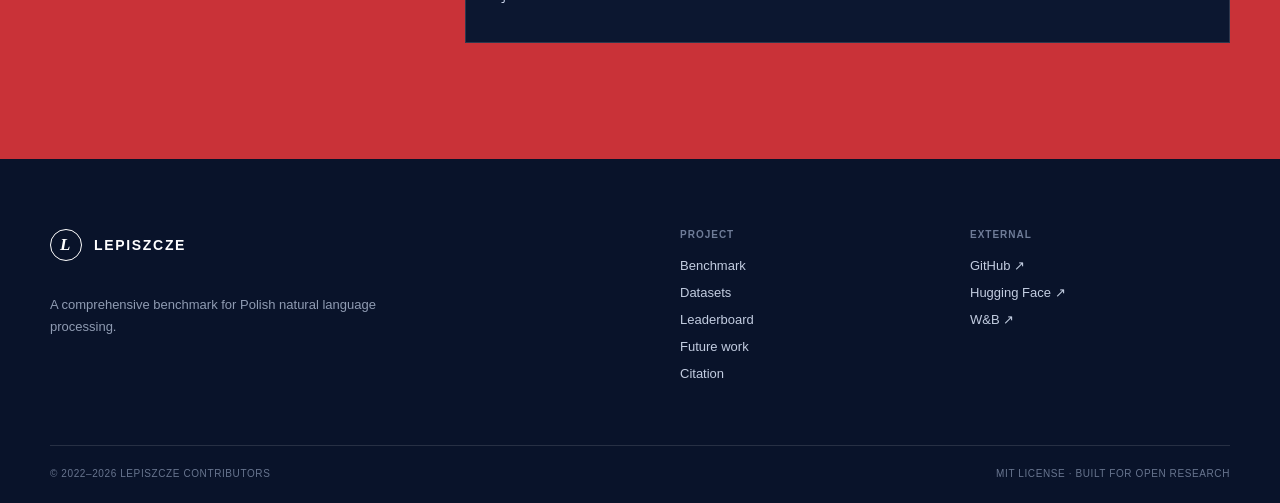
==== commit 735115a9: "Extend LEPISZCZE roadmap with legal AI benchmarks" ====
--- a/docs/index.html
+++ b/docs/index.html
@@ -60,6 +60,7 @@
           <a href="#benchmark">Benchmark</a>
           <a href="#datasets">Datasets</a>
           <a href="leaderboard/">Leaderboard</a>
+          <a href="#future-work">Future work</a>
           <a href="#resources">Resources</a>
           <a href="#citation">Citation</a>
         </nav>
@@ -258,6 +259,73 @@
             <a href="https://huggingface.co/datasets/expansio/qa-kpwr">
               <span>KPWr</span><strong>qa-kpwr</strong><small>DOI 10.57967/hf/8854 ↗</small>
             </a>
+          </div>
+        </div>
+      </section>
+
+      <section class="section future-section" id="future-work">
+        <div class="shell">
+          <div class="section-heading future-heading">
+            <div>
+              <p class="kicker">Future work · Legal AI</p>
+              <h2>From Polish NLP<br />to legal intelligence.</h2>
+            </div>
+            <p>
+              LEPISZCZE is expanding toward specialized Legal AI evaluation. JuDDGES and AITAX
+              are active projects expected to contribute new Polish legal datasets, tasks and
+              reproducible benchmark protocols.
+            </p>
+          </div>
+
+          <div class="future-grid">
+            <article class="future-card future-juddges">
+              <div class="future-card-topline">
+                <span class="future-status"><i aria-hidden="true"></i> Future benchmark</span>
+                <span>Judicial decisions</span>
+              </div>
+              <h3>JuDDGES</h3>
+              <p>
+                Judicial Decision Data Gathering, Encoding, and Sharing combines court-decision
+                datasets with human-in-the-loop annotation, structured information extraction and
+                evaluation across Polish and England &amp; Wales case law.
+              </p>
+              <div class="future-scope">
+                <strong>Planned LEPISZCZE contribution</strong>
+                <span>Legal information extraction · judgment analysis · cross-jurisdiction evaluation</span>
+              </div>
+              <a href="https://github.com/pwr-ai/juddges-app" aria-label="Explore the JuDDGES project on GitHub">
+                Explore JuDDGES <span aria-hidden="true">↗</span>
+              </a>
+            </article>
+
+            <article class="future-card future-aitax">
+              <div class="future-card-topline">
+                <span class="future-status"><i aria-hidden="true"></i> Future benchmark</span>
+                <span>Tax law · 2024–2027</span>
+              </div>
+              <h3>AITAX</h3>
+              <p>
+                An active AI tax-advisory project covering factual-state definition, semantic
+                retrieval of similar cases, authority-position summarization and generation of
+                draft tax-interpretation requests.
+              </p>
+              <div class="future-scope">
+                <strong>Planned LEPISZCZE contribution</strong>
+                <span>Tax-case retrieval · legal summarization · grounded document drafting</span>
+              </div>
+              <a href="https://ai.pwr.edu.pl/projects/aitax" aria-label="Explore the AITAX project">
+                Explore AITAX <span aria-hidden="true">↗</span>
+              </a>
+            </article>
+          </div>
+
+          <div class="future-note">
+            <strong>Roadmap, not current results</strong>
+            <p>
+              JuDDGES and AITAX are not included in the current leaderboard. They will become
+              benchmark components after their datasets, task definitions, metrics and versioned
+              evaluation protocols are published.
+            </p>
           </div>
         </div>
       </section>
@@ -338,7 +406,7 @@
             <p>A comprehensive benchmark for Polish natural language processing.</p>
           </div>
           <div class="footer-links">
-            <div><strong>Project</strong><a href="#benchmark">Benchmark</a><a href="#datasets">Datasets</a><a href="leaderboard/">Leaderboard</a><a href="#citation">Citation</a></div>
+            <div><strong>Project</strong><a href="#benchmark">Benchmark</a><a href="#datasets">Datasets</a><a href="leaderboard/">Leaderboard</a><a href="#future-work">Future work</a><a href="#citation">Citation</a></div>
             <div><strong>External</strong><a href="https://github.com/CLARIN-PL/LEPISZCZE">GitHub ↗</a><a href="https://huggingface.co/clarin-pl">Hugging Face ↗</a><a href="https://wandb.ai/embeddings/LEPISZCZE">W&amp;B ↗</a></div>
           </div>
         </div>
--- a/docs/assets/styles.css
+++ b/docs/assets/styles.css
@@ -201,6 +201,28 @@
 .qa-cards strong { font-size: 21px; }
 .qa-cards small { color: var(--muted); }
 
+.future-section { background: #e9e6de; }
+.future-heading { display: grid; grid-template-columns: 1fr .72fr; gap: 90px; align-items: end; }
+.future-heading > p { margin: 0; color: var(--muted); font-size: 17px; line-height: 1.75; }
+.future-grid { display: grid; grid-template-columns: repeat(2, 1fr); gap: 16px; }
+.future-card { position: relative; display: flex; min-height: 460px; flex-direction: column; overflow: hidden; padding: 34px; border: 1px solid var(--line); background: var(--paper-bright); }
+.future-card::before { position: absolute; inset: 0 0 auto; height: 5px; content: ""; }
+.future-juddges::before { background: var(--red); }
+.future-aitax::before { background: #4168b2; }
+.future-card-topline { display: flex; align-items: center; justify-content: space-between; gap: 20px; color: var(--muted); font-size: 10px; font-weight: 750; letter-spacing: .08em; text-transform: uppercase; }
+.future-status { display: inline-flex; align-items: center; gap: 8px; color: var(--ink); }
+.future-status i { display: inline-block; width: 7px; height: 7px; flex: 0 0 auto; border-radius: 50%; background: var(--mint); box-shadow: 0 0 0 5px rgba(167,229,210,.24); }
+.future-card h3 { margin: 64px 0 17px; font-family: var(--serif); font-size: clamp(44px, 5vw, 68px); font-weight: 400; line-height: 1; letter-spacing: -.045em; }
+.future-card > p { max-width: 580px; margin: 0; color: var(--ink-soft); font-size: 15px; line-height: 1.72; }
+.future-scope { display: flex; flex-direction: column; gap: 8px; margin-top: auto; padding-top: 28px; border-top: 1px solid var(--line); }
+.future-scope strong { color: var(--red-dark); font-size: 10px; letter-spacing: .1em; text-transform: uppercase; }
+.future-scope span { color: var(--muted); font-size: 12px; line-height: 1.55; }
+.future-card > a { display: inline-flex; align-items: center; justify-content: space-between; margin-top: 23px; padding-top: 20px; border-top: 1px solid var(--line); font-size: 13px; font-weight: 800; }
+.future-card > a:hover { color: var(--red-dark); }
+.future-note { display: grid; grid-template-columns: 210px 1fr; gap: 30px; margin-top: 28px; padding: 24px 0; border-top: 1px solid var(--line); border-bottom: 1px solid var(--line); }
+.future-note strong { font-size: 13px; }
+.future-note p { margin: 0; color: var(--muted); font-size: 13px; line-height: 1.65; }
+
 .resources-section { background: var(--paper-bright); }
 .resource-grid { display: grid; grid-template-columns: repeat(2,1fr); gap: 14px; }
 .resource-card { position: relative; display: flex; min-height: 230px; flex-direction: column; padding: 30px; border: 1px solid var(--line); background: var(--paper); transition: transform 170ms ease, box-shadow 170ms ease; }
@@ -238,6 +260,11 @@
 
 :focus-visible { outline: 2px solid var(--white); outline-offset: 2px; box-shadow: 0 0 0 4px var(--ink); }
 
+@media (max-width: 1100px) {
+  .header-inner { gap: 24px; }
+  .site-nav { gap: 18px; }
+}
+
 @media (max-width: 960px) {
   .header-inner { gap: 12px; }
   .nav-toggle { display: inline-flex; align-items: center; min-height: 38px; margin-left: auto; padding: 0 13px; border: 1px solid currentColor; border-radius: 999px; background: transparent; color: inherit; cursor: pointer; font-size: 11px; font-weight: 750; }
@@ -249,11 +276,12 @@
   .hero { min-height: 0; }
   .hero-layout { grid-template-columns: 1fr; }
   .hero-panel { max-width: 620px; }
-  .split-heading, .datasets-heading, .qa-layout, .citation-layout { grid-template-columns: 1fr; gap: 34px; }
+  .split-heading, .datasets-heading, .qa-layout, .future-heading, .citation-layout { grid-template-columns: 1fr; gap: 34px; }
   .principles-grid { grid-template-columns: 1fr 1fr; }
   .principle-featured { grid-column: span 2; grid-row: auto; min-height: 420px; }
   .principle-card:nth-child(3) { grid-column: auto; }
   .qa-cards { margin-top: 20px; }
+  .future-card { min-height: 430px; }
 }
 
 @media (max-width: 720px) {
@@ -276,7 +304,7 @@
   .section { padding: 80px 0; }
   .section-heading { margin-bottom: 38px; }
   .section-heading h2, .qa-copy h2, .citation-layout h2 { font-size: 40px; }
-  .principles-grid, .resource-grid { grid-template-columns: 1fr; }
+  .principles-grid, .future-grid, .resource-grid { grid-template-columns: 1fr; }
   .principle-featured { grid-column: auto; min-height: 390px; }
   .dataset-row { grid-template-columns: 36px 1fr auto; padding: 18px 0; }
   .dataset-task { grid-column: 2 / -1; grid-row: 2; }
@@ -289,6 +317,7 @@
   .qa-cards small { grid-column: 2; margin-top: 7px; }
   .resource-card { min-height: 210px; }
   .resource-featured { grid-column: auto; }
+  .future-note { grid-template-columns: 1fr; gap: 10px; }
   .repro-note { grid-template-columns: 1fr; gap: 10px; }
   .citation-card pre { min-width: 620px; padding: 58px 24px 28px; }
   .footer-top { grid-template-columns: 1fr; gap: 38px; }
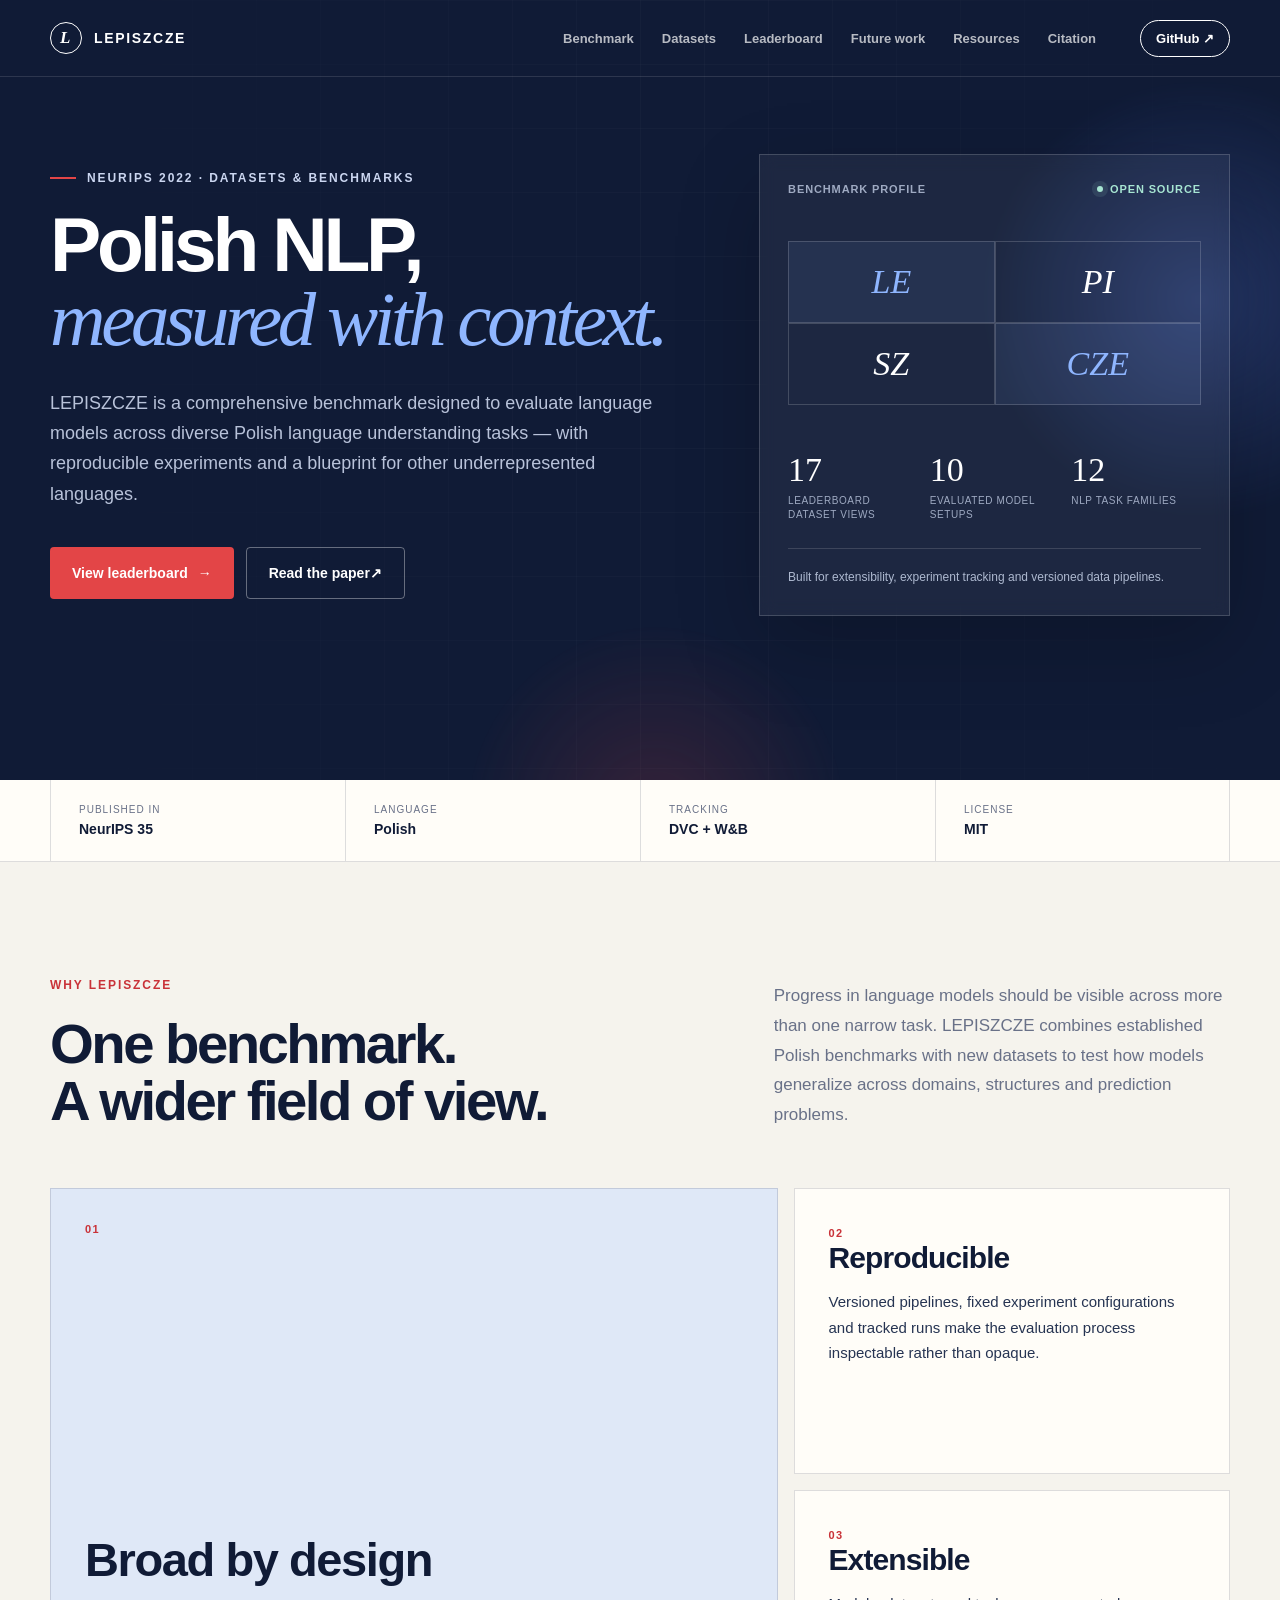
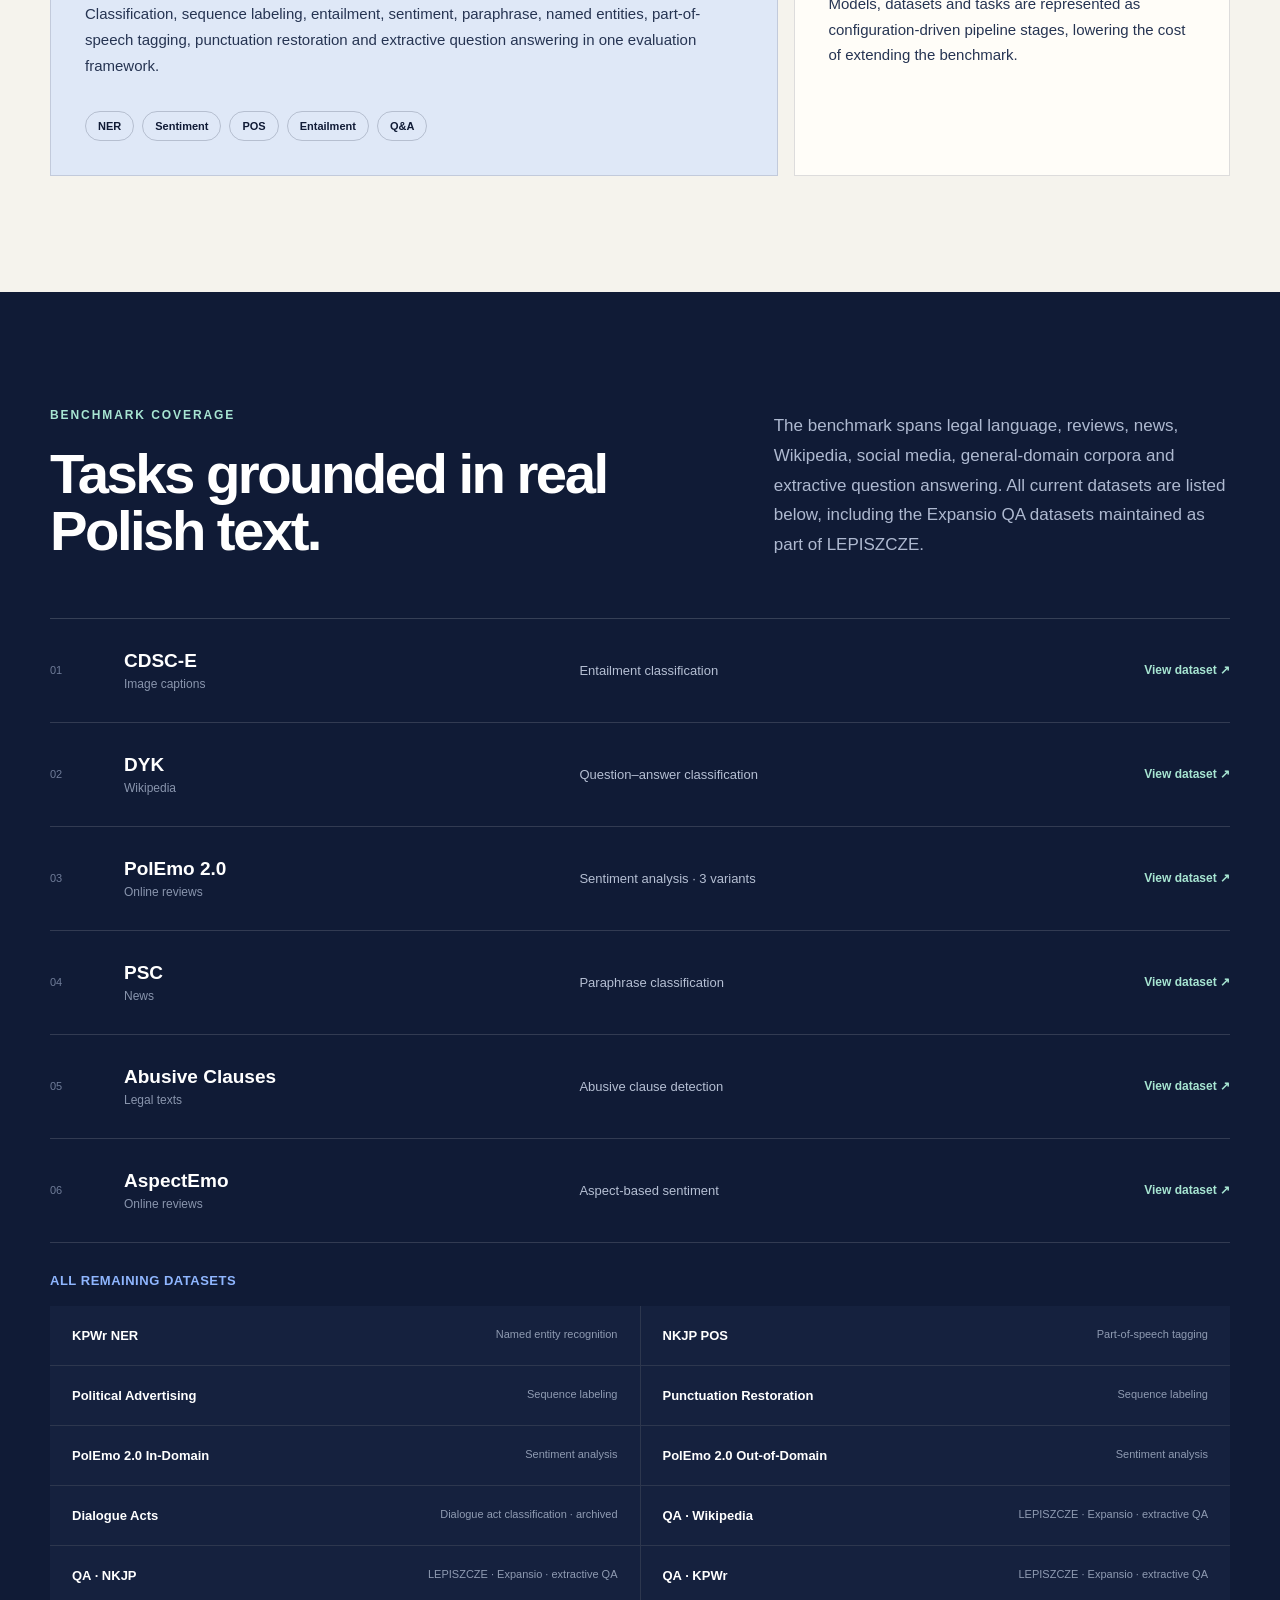
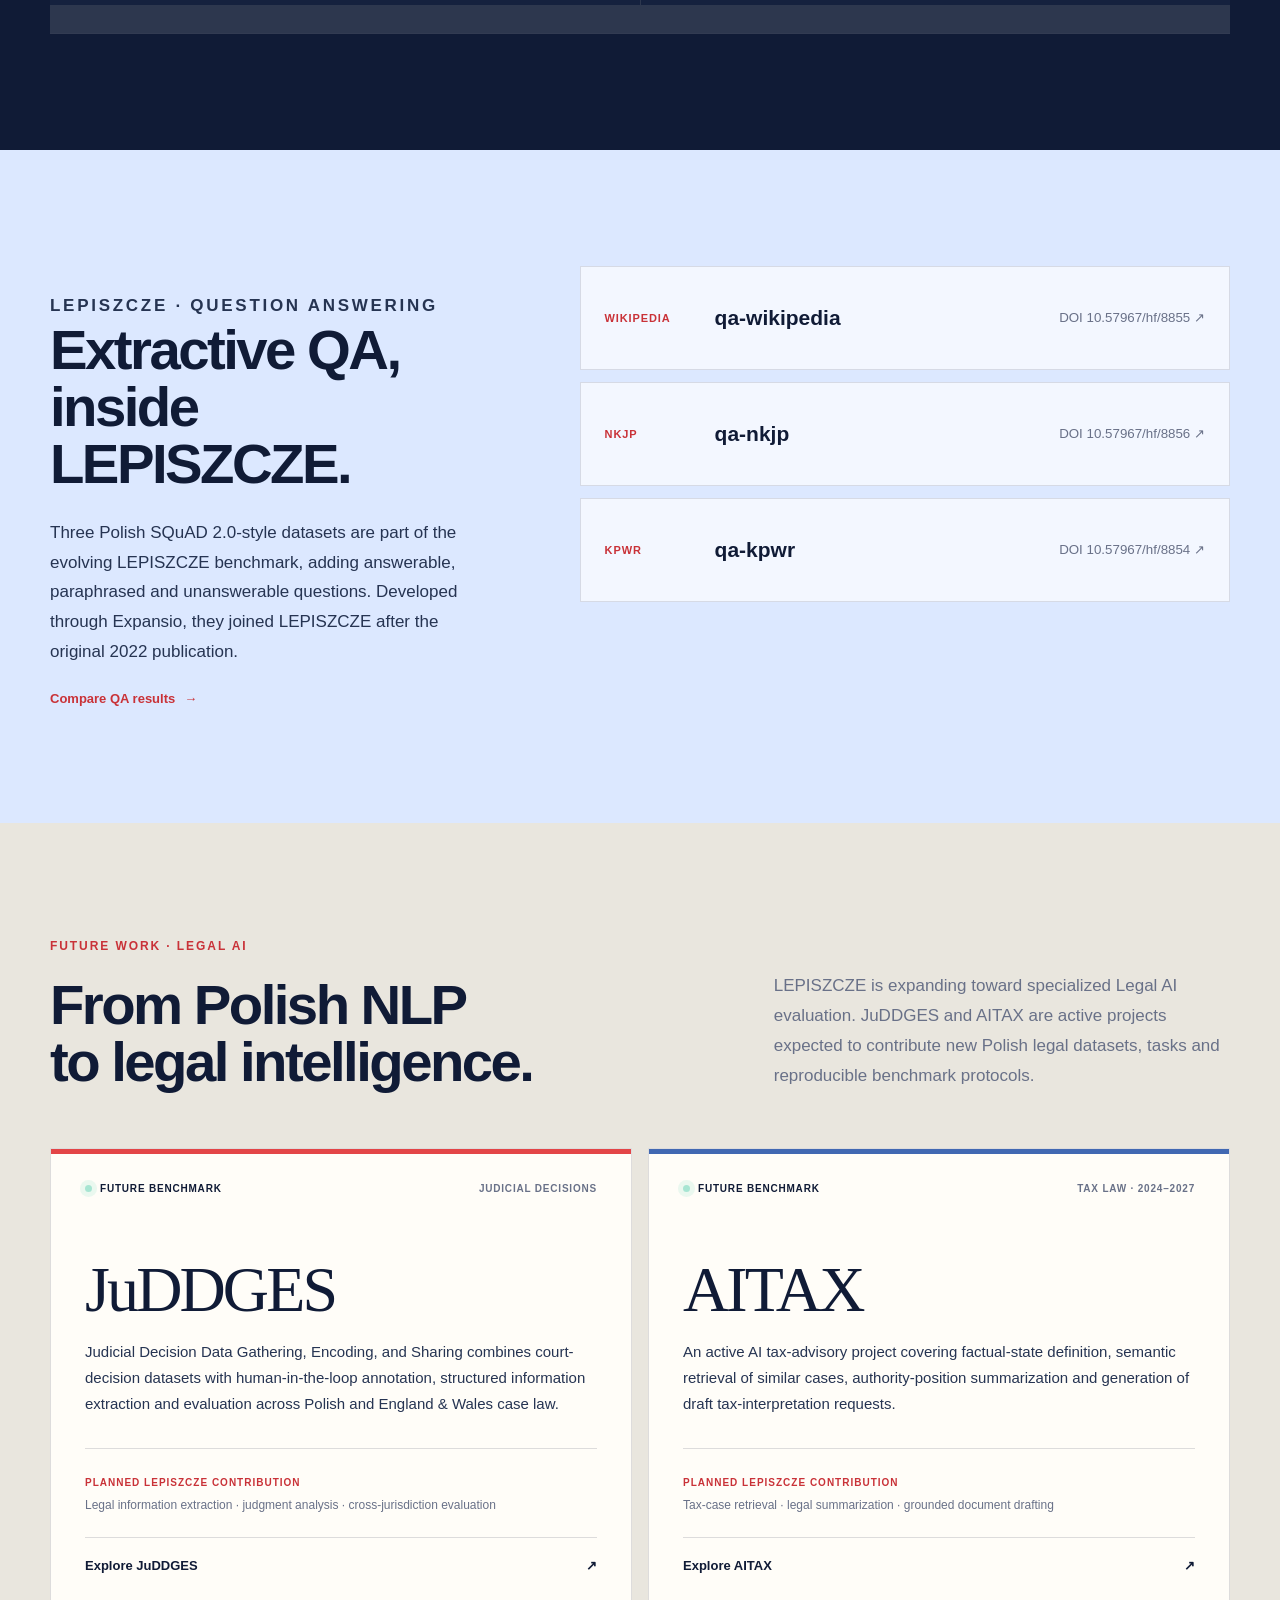
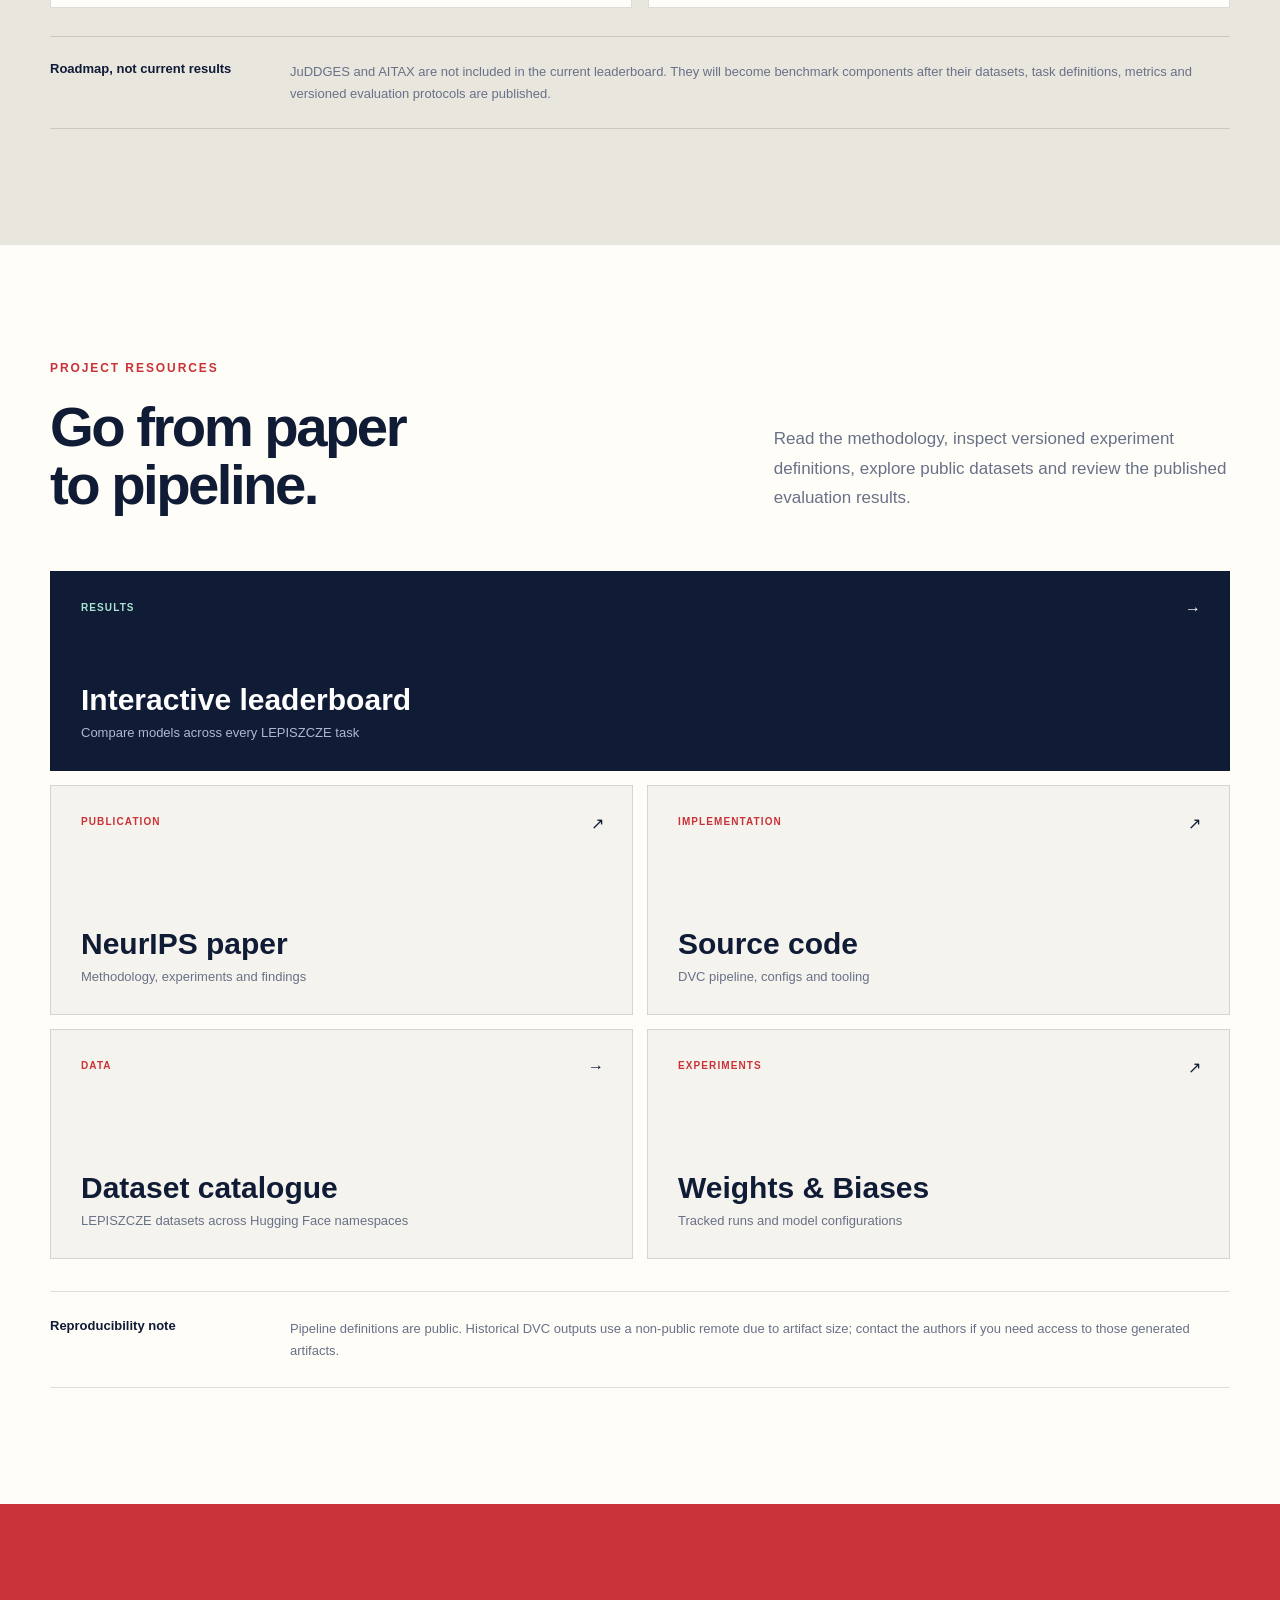
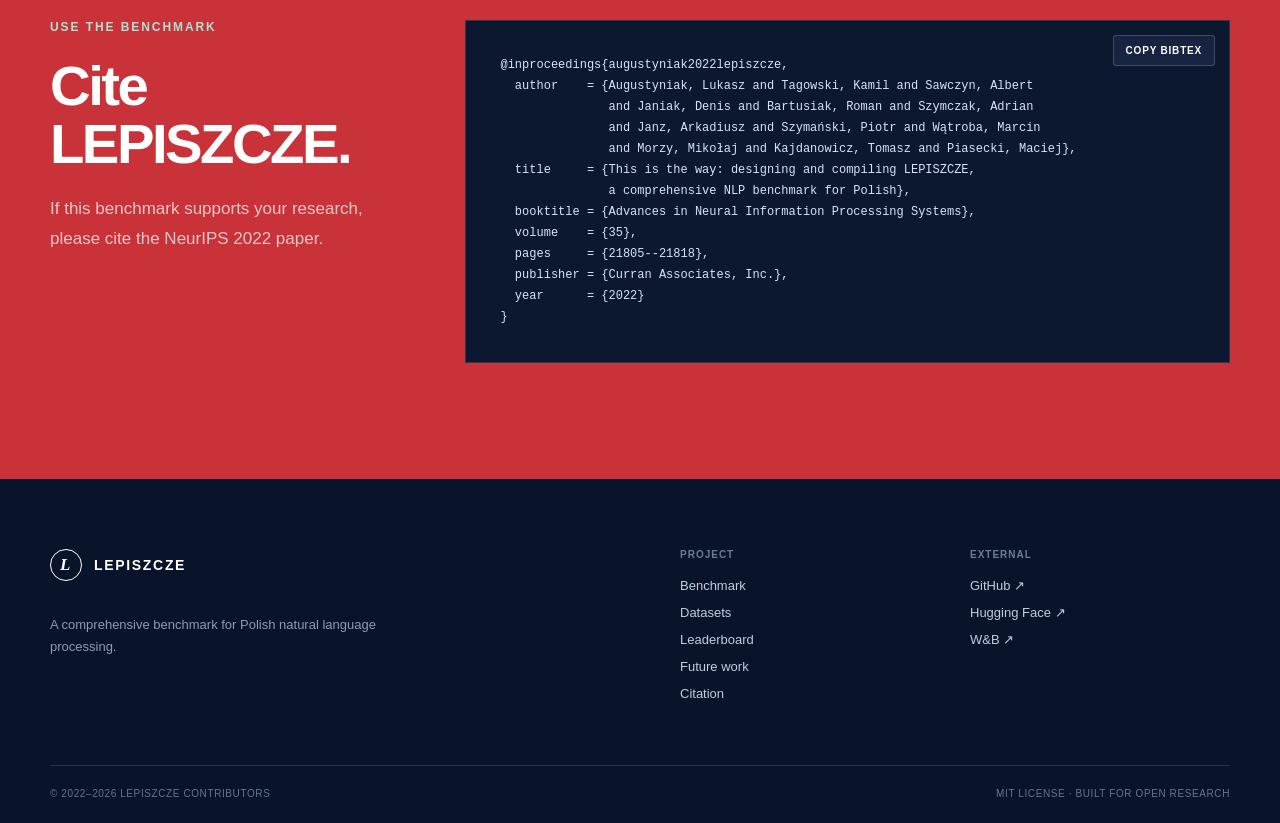
==== commit ae4c85df: "Surface legacy and Expansio datasets" ====
--- a/docs/index.html
+++ b/docs/index.html
@@ -180,7 +180,8 @@
             </div>
             <p>
               The benchmark spans legal language, reviews, news, Wikipedia, social media,
-              general-domain corpora and extractive question answering.
+              general-domain corpora and extractive question answering. All current datasets are
+              listed below, including the Expansio QA datasets maintained as part of LEPISZCZE.
             </p>
           </div>
 
@@ -221,8 +222,8 @@
               <span class="dataset-task">Aspect-based sentiment</span>
               <a href="https://huggingface.co/datasets/clarin-pl/aspectemo" aria-label="AspectEmo on Hugging Face">View dataset ↗</a>
             </article>
-            <details class="more-datasets">
-              <summary>Show seven more datasets <span aria-hidden="true">＋</span></summary>
+            <div class="dataset-directory">
+              <h3>All remaining datasets</h3>
               <div class="more-datasets-grid">
                 <a href="https://huggingface.co/datasets/clarin-pl/kpwr-ner"><strong>KPWr NER</strong><span>Named entity recognition</span></a>
                 <a href="https://huggingface.co/datasets/clarin-pl/nkjp-pos"><strong>NKJP POS</strong><span>Part-of-speech tagging</span></a>
@@ -231,8 +232,11 @@
                 <a href="https://huggingface.co/datasets/allegro/klej-polemo2-in"><strong>PolEmo 2.0 In-Domain</strong><span>Sentiment analysis</span></a>
                 <a href="https://huggingface.co/datasets/allegro/klej-polemo2-out"><strong>PolEmo 2.0 Out-of-Domain</strong><span>Sentiment analysis</span></a>
                 <div class="dataset-static"><strong>Dialogue Acts</strong><span>Dialogue act classification · archived</span></div>
-              </div>
-            </details>
+                <a href="https://huggingface.co/datasets/expansio/qa-wikipedia"><strong>QA · Wikipedia</strong><span>LEPISZCZE · Expansio · extractive QA</span></a>
+                <a href="https://huggingface.co/datasets/expansio/qa-nkjp"><strong>QA · NKJP</strong><span>LEPISZCZE · Expansio · extractive QA</span></a>
+                <a href="https://huggingface.co/datasets/expansio/qa-kpwr"><strong>QA · KPWr</strong><span>LEPISZCZE · Expansio · extractive QA</span></a>
+              </div>
+            </div>
           </div>
         </div>
       </section>
--- a/docs/assets/styles.css
+++ b/docs/assets/styles.css
@@ -180,9 +180,8 @@
 .dataset-row p { margin: 0; color: #8995ad; font-size: 12px; }
 .dataset-task { color: #b5bfd3; font-size: 13px; }
 .dataset-row a { color: var(--mint); font-size: 12px; font-weight: 750; }
-.more-datasets { border-bottom: 1px solid rgba(255,255,255,.14); }
-.more-datasets summary { display: flex; justify-content: space-between; padding: 26px 0; cursor: pointer; color: var(--blue); font-size: 13px; font-weight: 750; list-style: none; }
-.more-datasets summary::-webkit-details-marker { display: none; }
+.dataset-directory { padding: 30px 0 0; border-bottom: 1px solid rgba(255,255,255,.14); }
+.dataset-directory > h3 { margin: 0 0 18px; color: var(--blue); font-size: 13px; font-weight: 750; letter-spacing: .04em; text-transform: uppercase; }
 .more-datasets-grid { display: grid; grid-template-columns: repeat(2,1fr); gap: 1px; padding-bottom: 28px; background: rgba(255,255,255,.12); }
 .more-datasets-grid a, .more-datasets-grid .dataset-static { display: flex; justify-content: space-between; gap: 18px; padding: 22px; background: #15213e; }
 .more-datasets-grid .dataset-static:last-child:nth-child(odd) { grid-column: 1 / -1; }
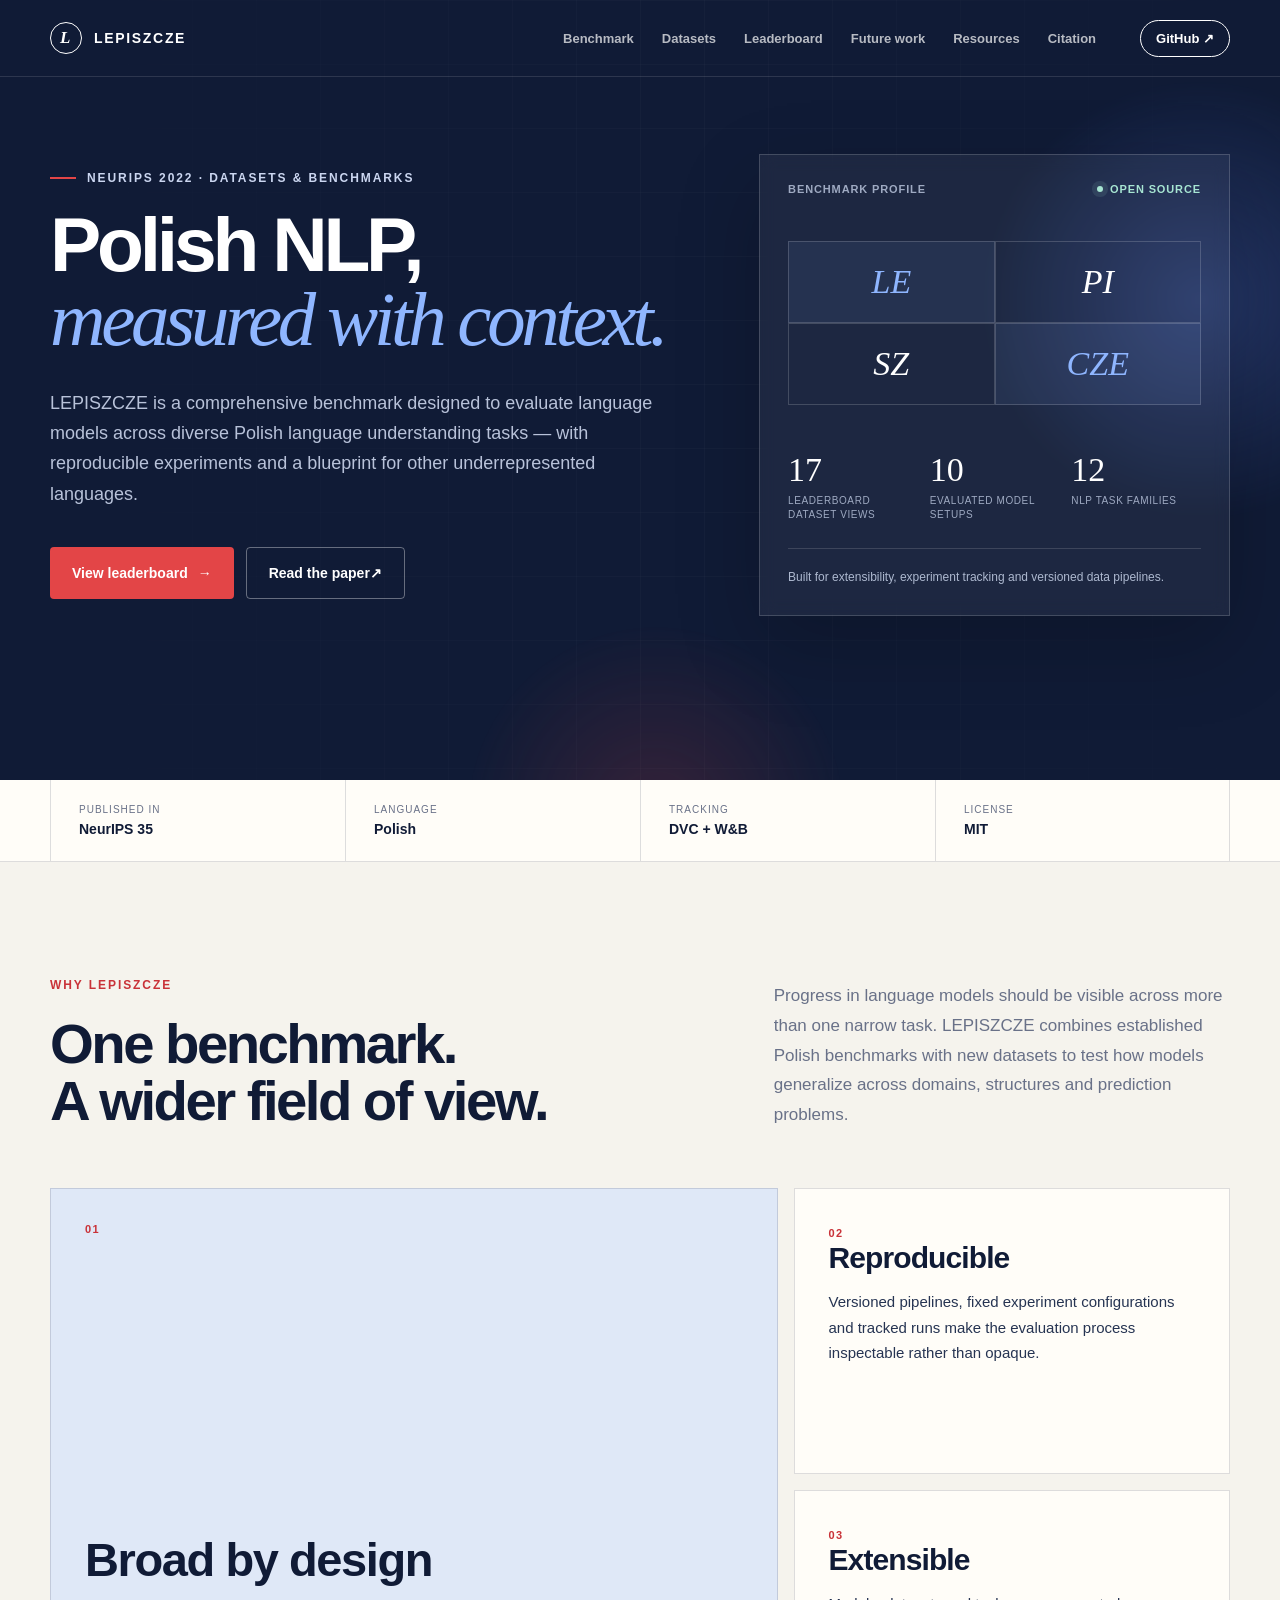
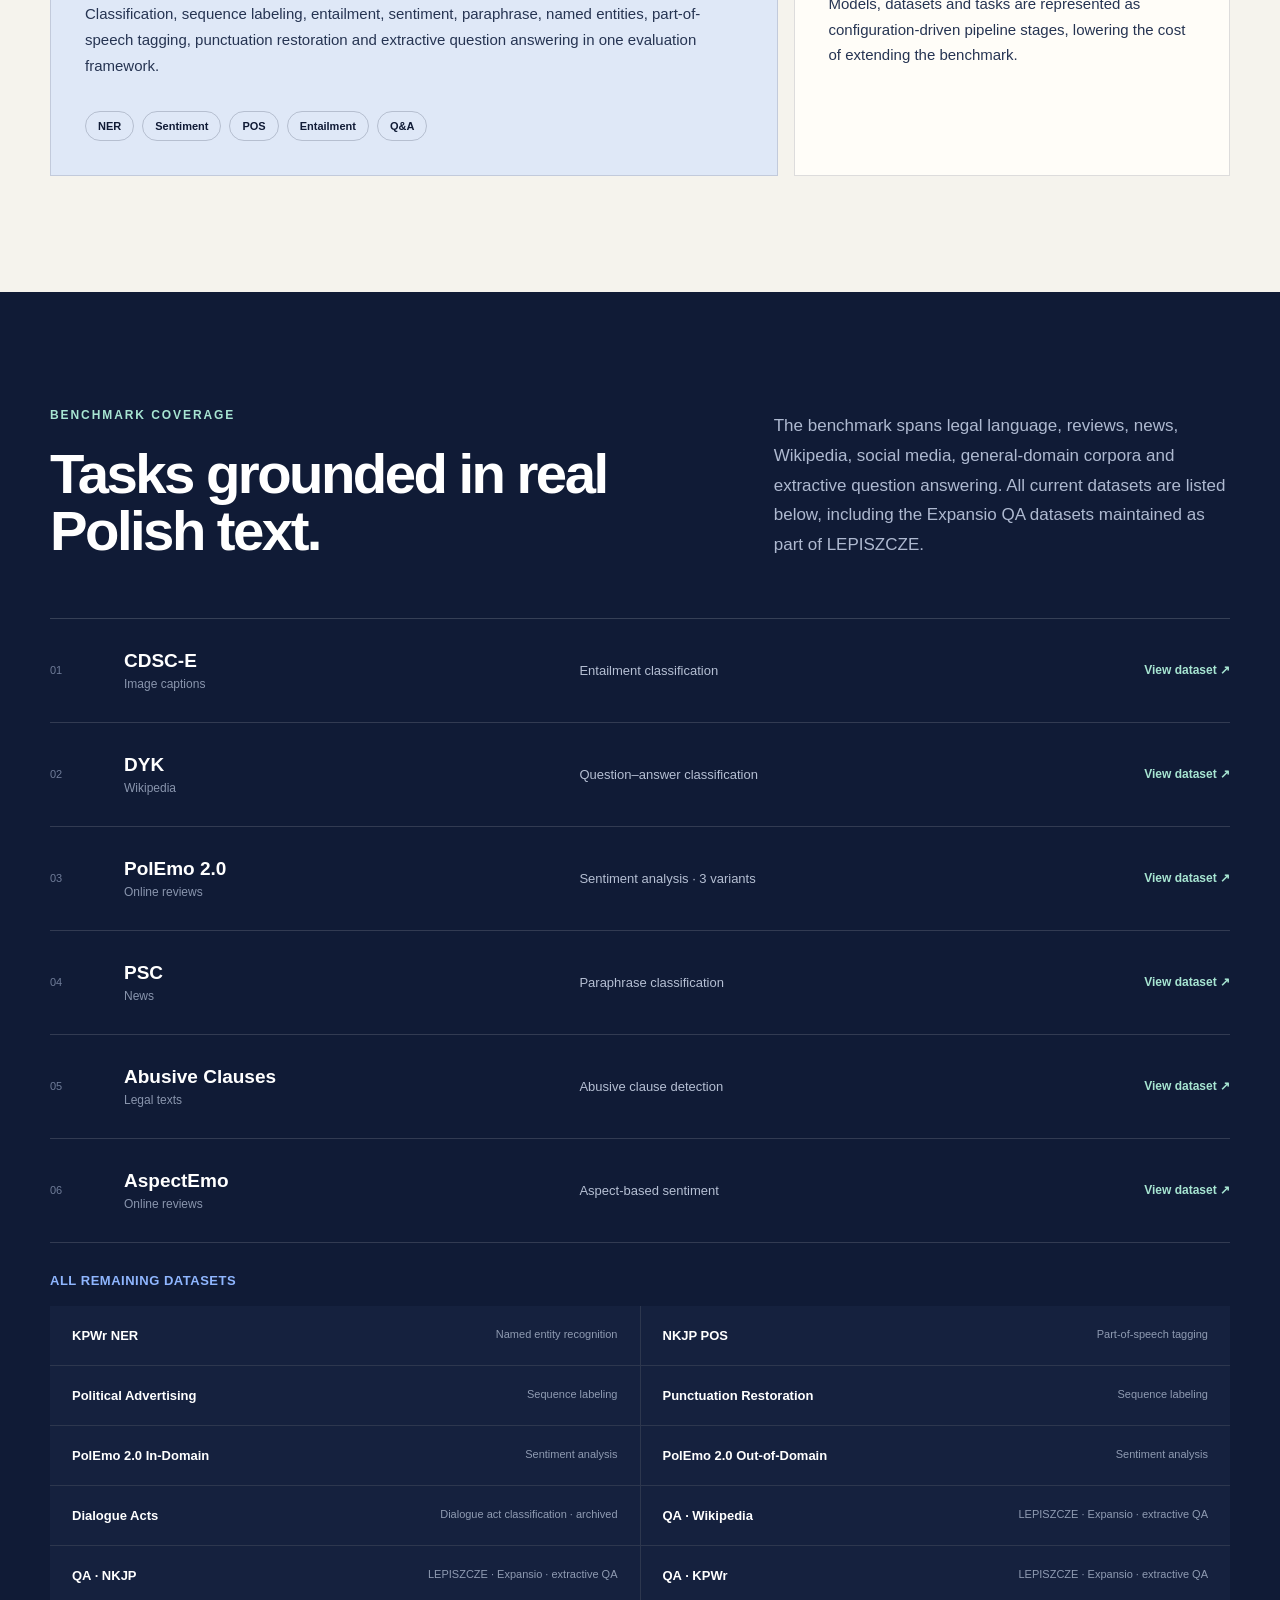
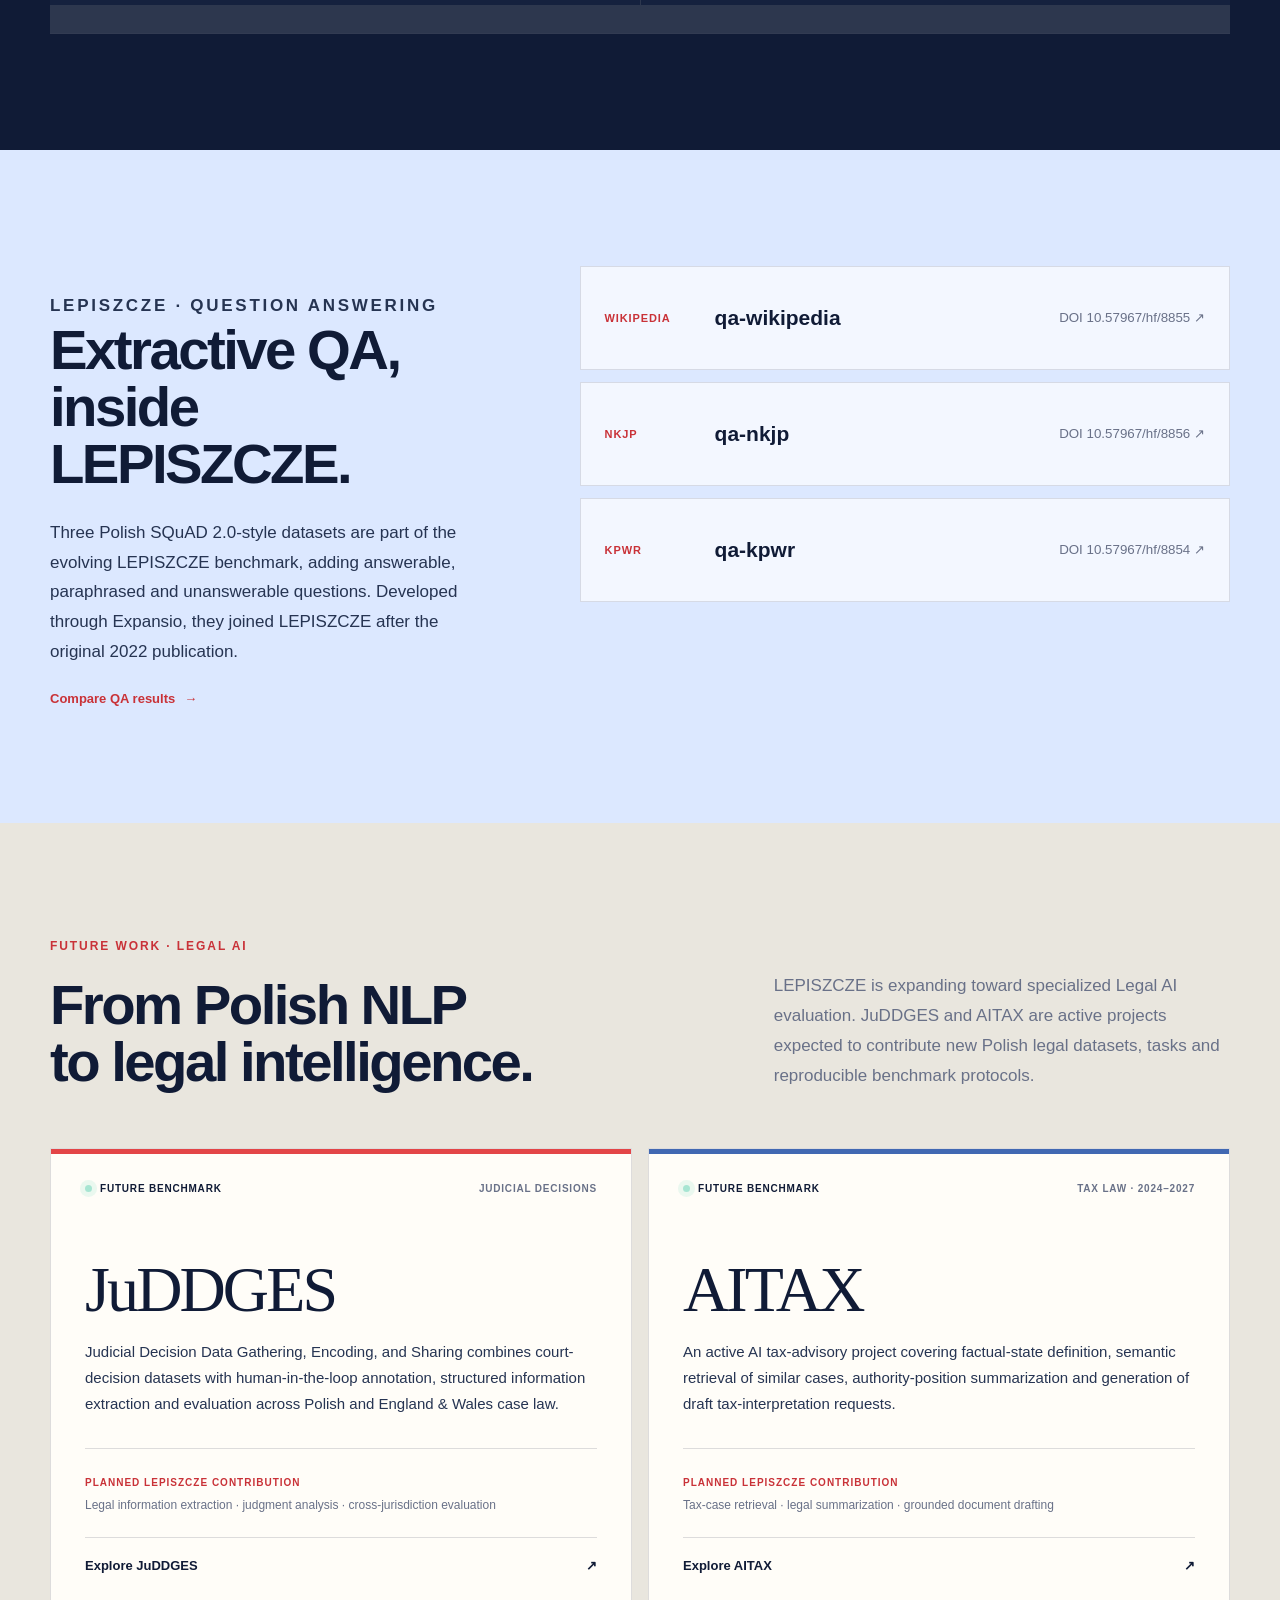
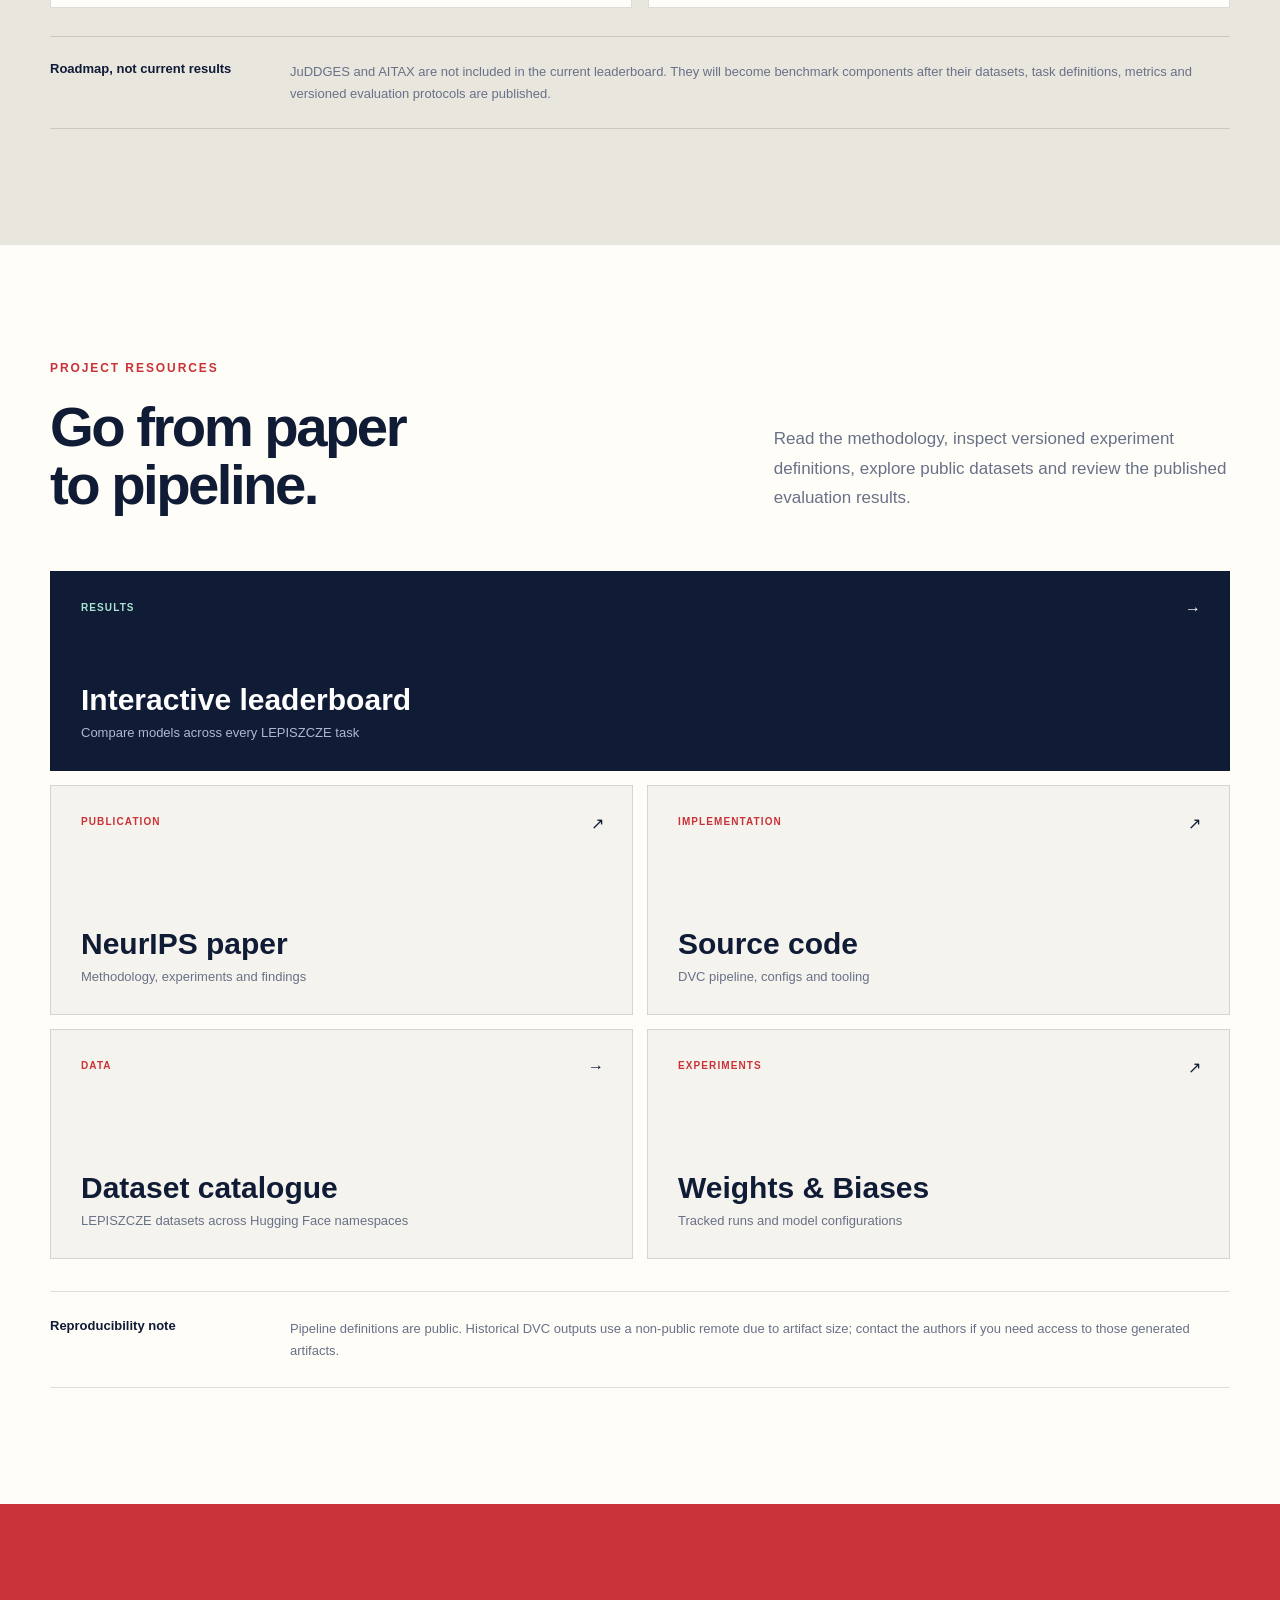
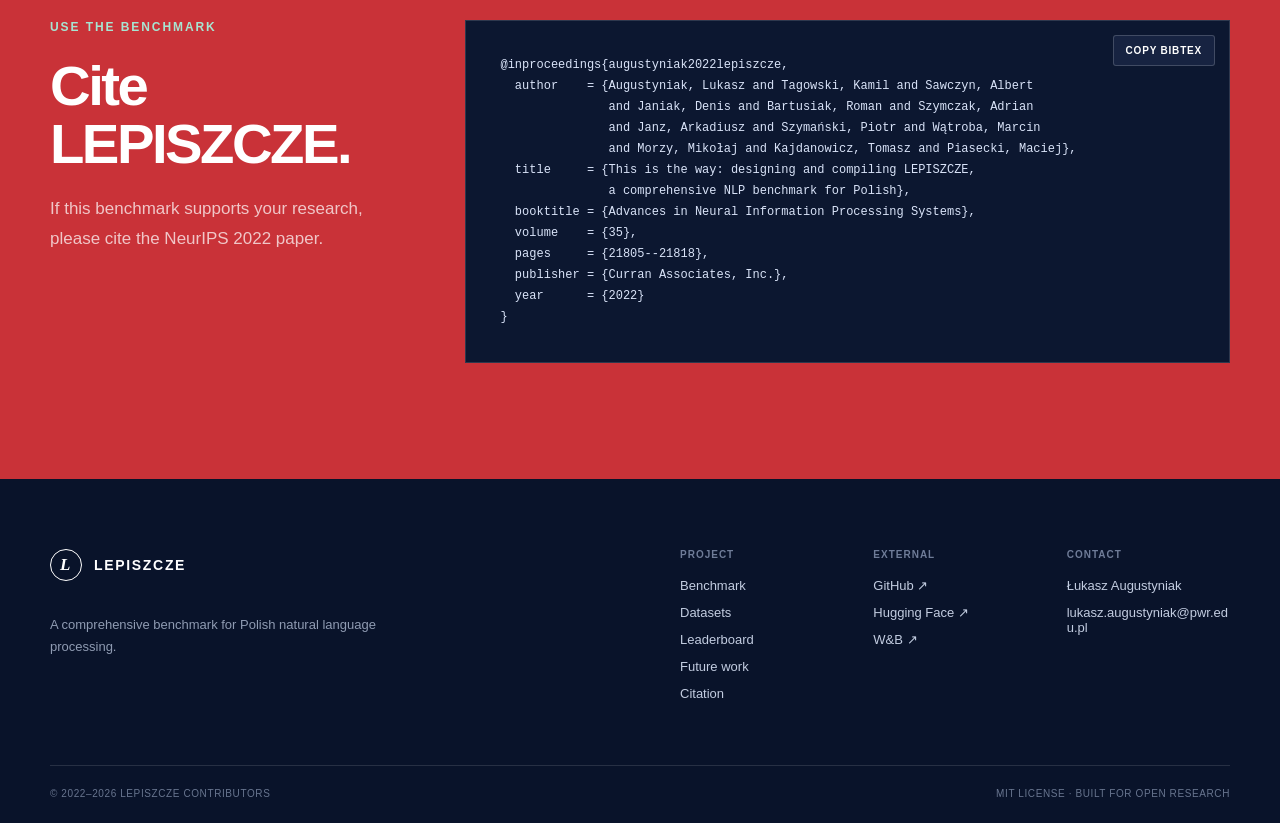
==== commit 0a6a8911: "Add LEPISZCZE maintainer contact" ====
--- a/docs/index.html
+++ b/docs/index.html
@@ -412,6 +412,7 @@
           <div class="footer-links">
             <div><strong>Project</strong><a href="#benchmark">Benchmark</a><a href="#datasets">Datasets</a><a href="leaderboard/">Leaderboard</a><a href="#future-work">Future work</a><a href="#citation">Citation</a></div>
             <div><strong>External</strong><a href="https://github.com/CLARIN-PL/LEPISZCZE">GitHub ↗</a><a href="https://huggingface.co/clarin-pl">Hugging Face ↗</a><a href="https://wandb.ai/embeddings/LEPISZCZE">W&amp;B ↗</a></div>
+            <div><strong>Contact</strong><span>Łukasz Augustyniak</span><a href="mailto:lukasz.augustyniak@pwr.edu.pl">lukasz.augustyniak@pwr.edu.pl</a></div>
           </div>
         </div>
         <div class="footer-bottom">
--- a/docs/assets/styles.css
+++ b/docs/assets/styles.css
@@ -250,10 +250,10 @@
 .footer-top { display: grid; grid-template-columns: 1fr 1fr; gap: 80px; padding-bottom: 64px; }
 .brand-footer { margin-bottom: 20px; }
 .footer-top > div > p { max-width: 360px; color: #8f9bb2; font-size: 13px; line-height: 1.7; }
-.footer-links { display: grid; grid-template-columns: repeat(2,1fr); gap: 30px; }
+.footer-links { display: grid; grid-template-columns: repeat(3,1fr); gap: 30px; }
 .footer-links div { display: flex; flex-direction: column; gap: 12px; }
 .footer-links strong { margin-bottom: 6px; color: #6f7c98; font-size: 10px; letter-spacing: .1em; text-transform: uppercase; }
-.footer-links a { color: #c2cce0; font-size: 13px; }
+.footer-links a, .footer-links span { color: #c2cce0; font-size: 13px; overflow-wrap: anywhere; }
 .footer-links a:hover { color: var(--white); }
 .footer-bottom { display: flex; justify-content: space-between; padding-top: 22px; border-top: 1px solid rgba(255,255,255,.12); color: #68758f; font-size: 10px; letter-spacing: .06em; text-transform: uppercase; }
 
@@ -320,6 +320,7 @@
   .repro-note { grid-template-columns: 1fr; gap: 10px; }
   .citation-card pre { min-width: 620px; padding: 58px 24px 28px; }
   .footer-top { grid-template-columns: 1fr; gap: 38px; }
+  .footer-links { grid-template-columns: 1fr; }
   .footer-bottom { flex-direction: column; gap: 8px; }
 }
 
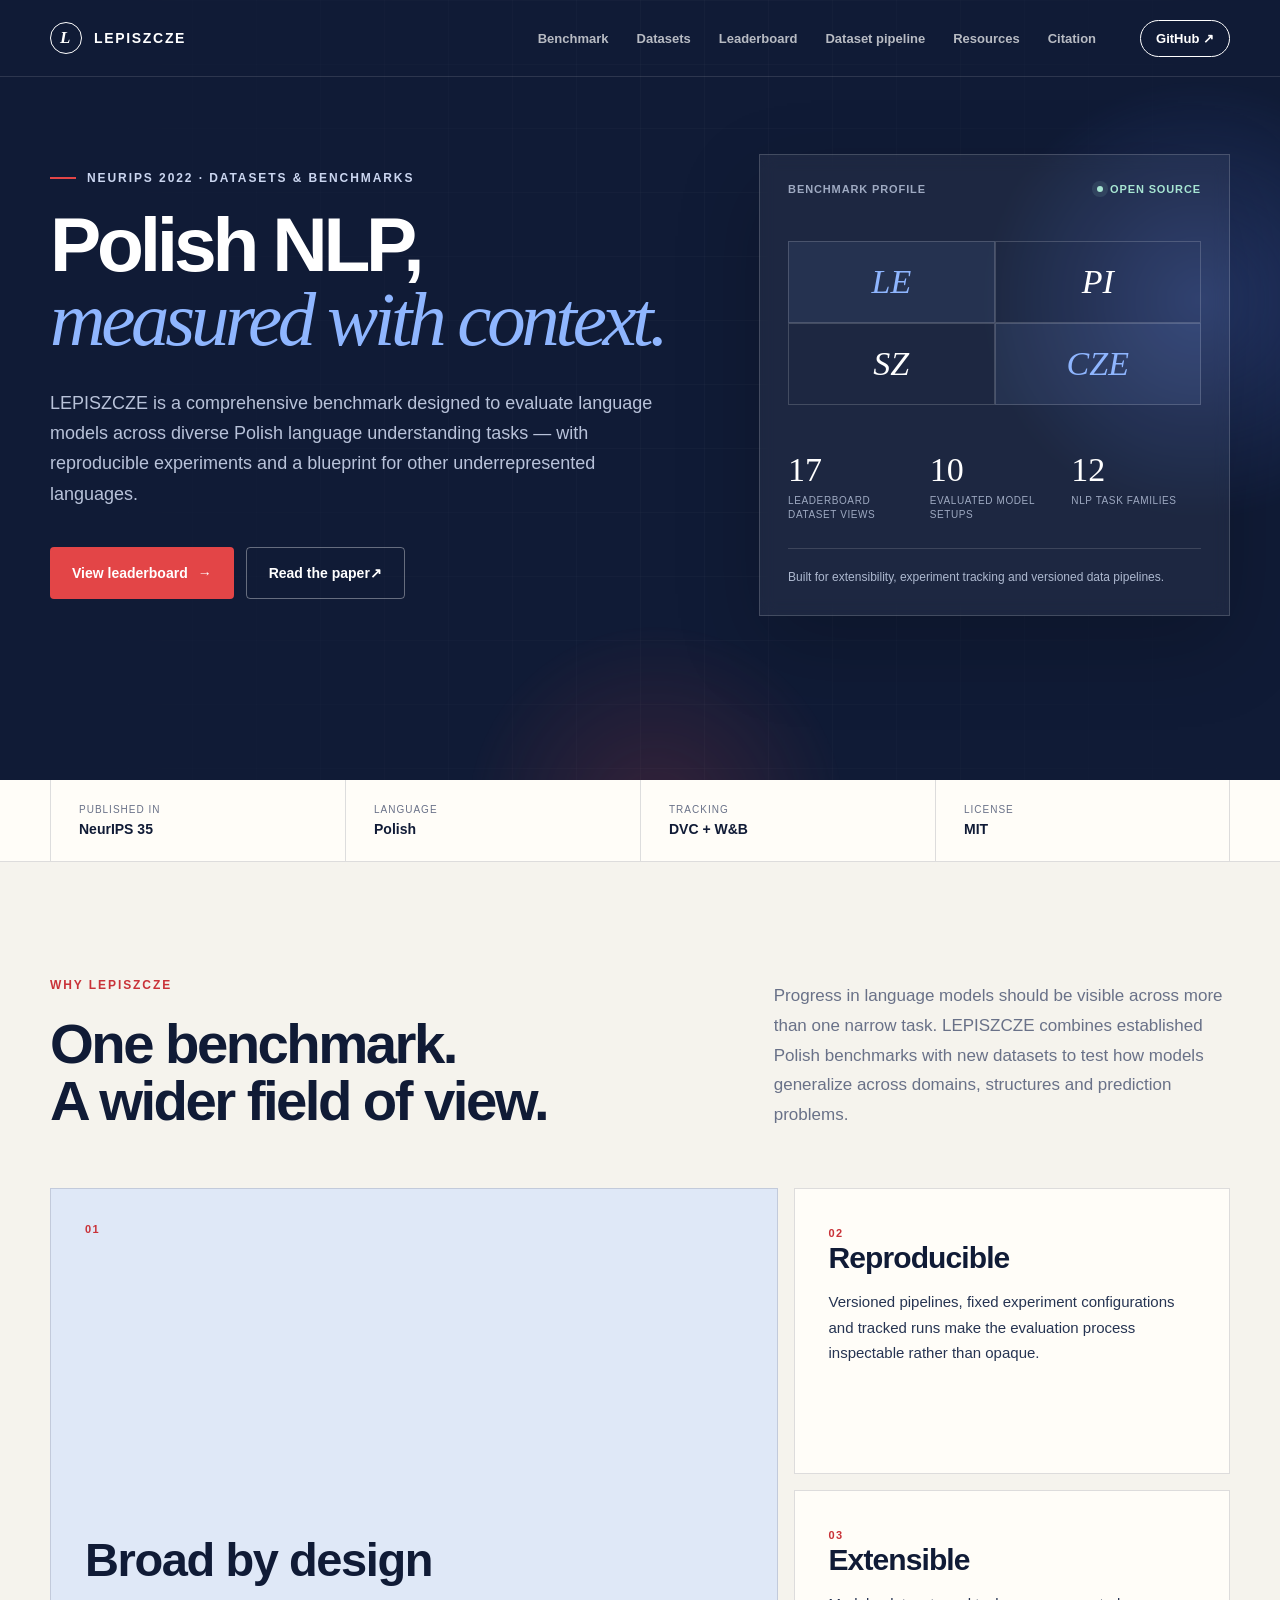
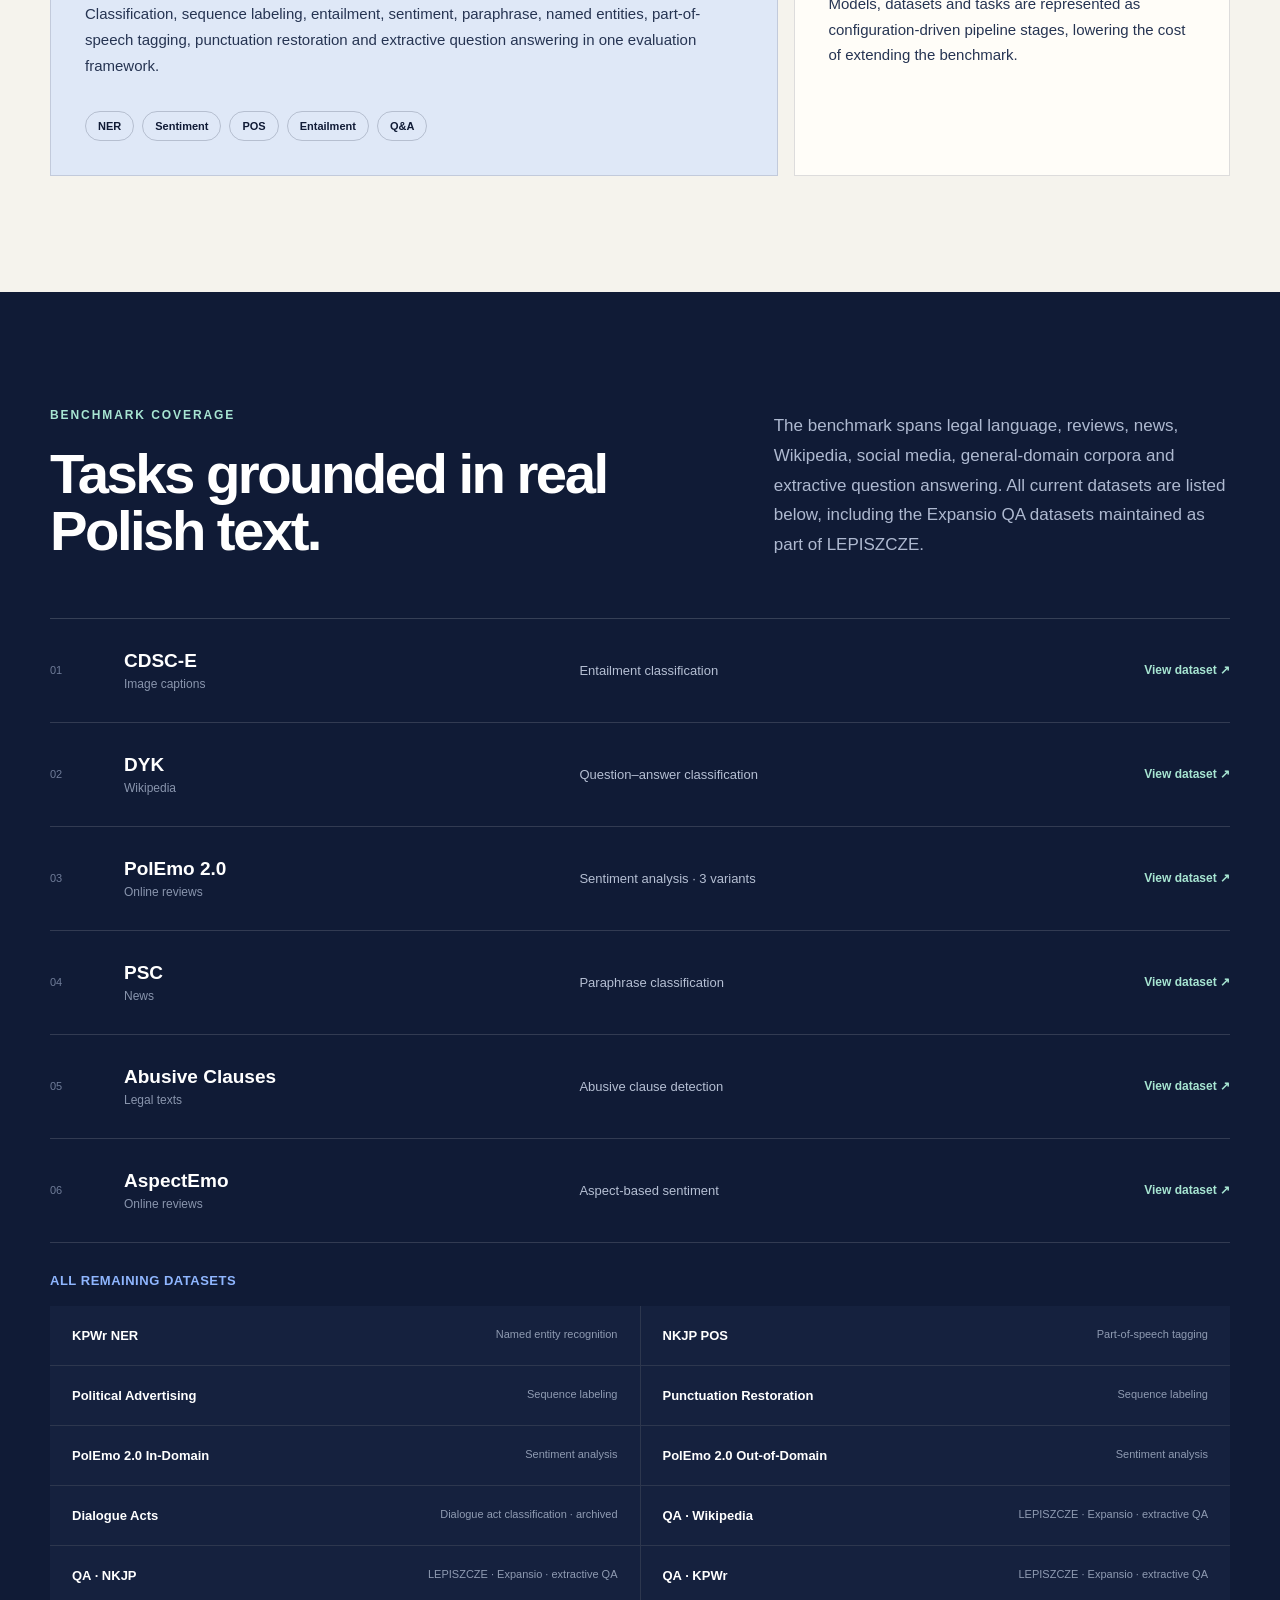
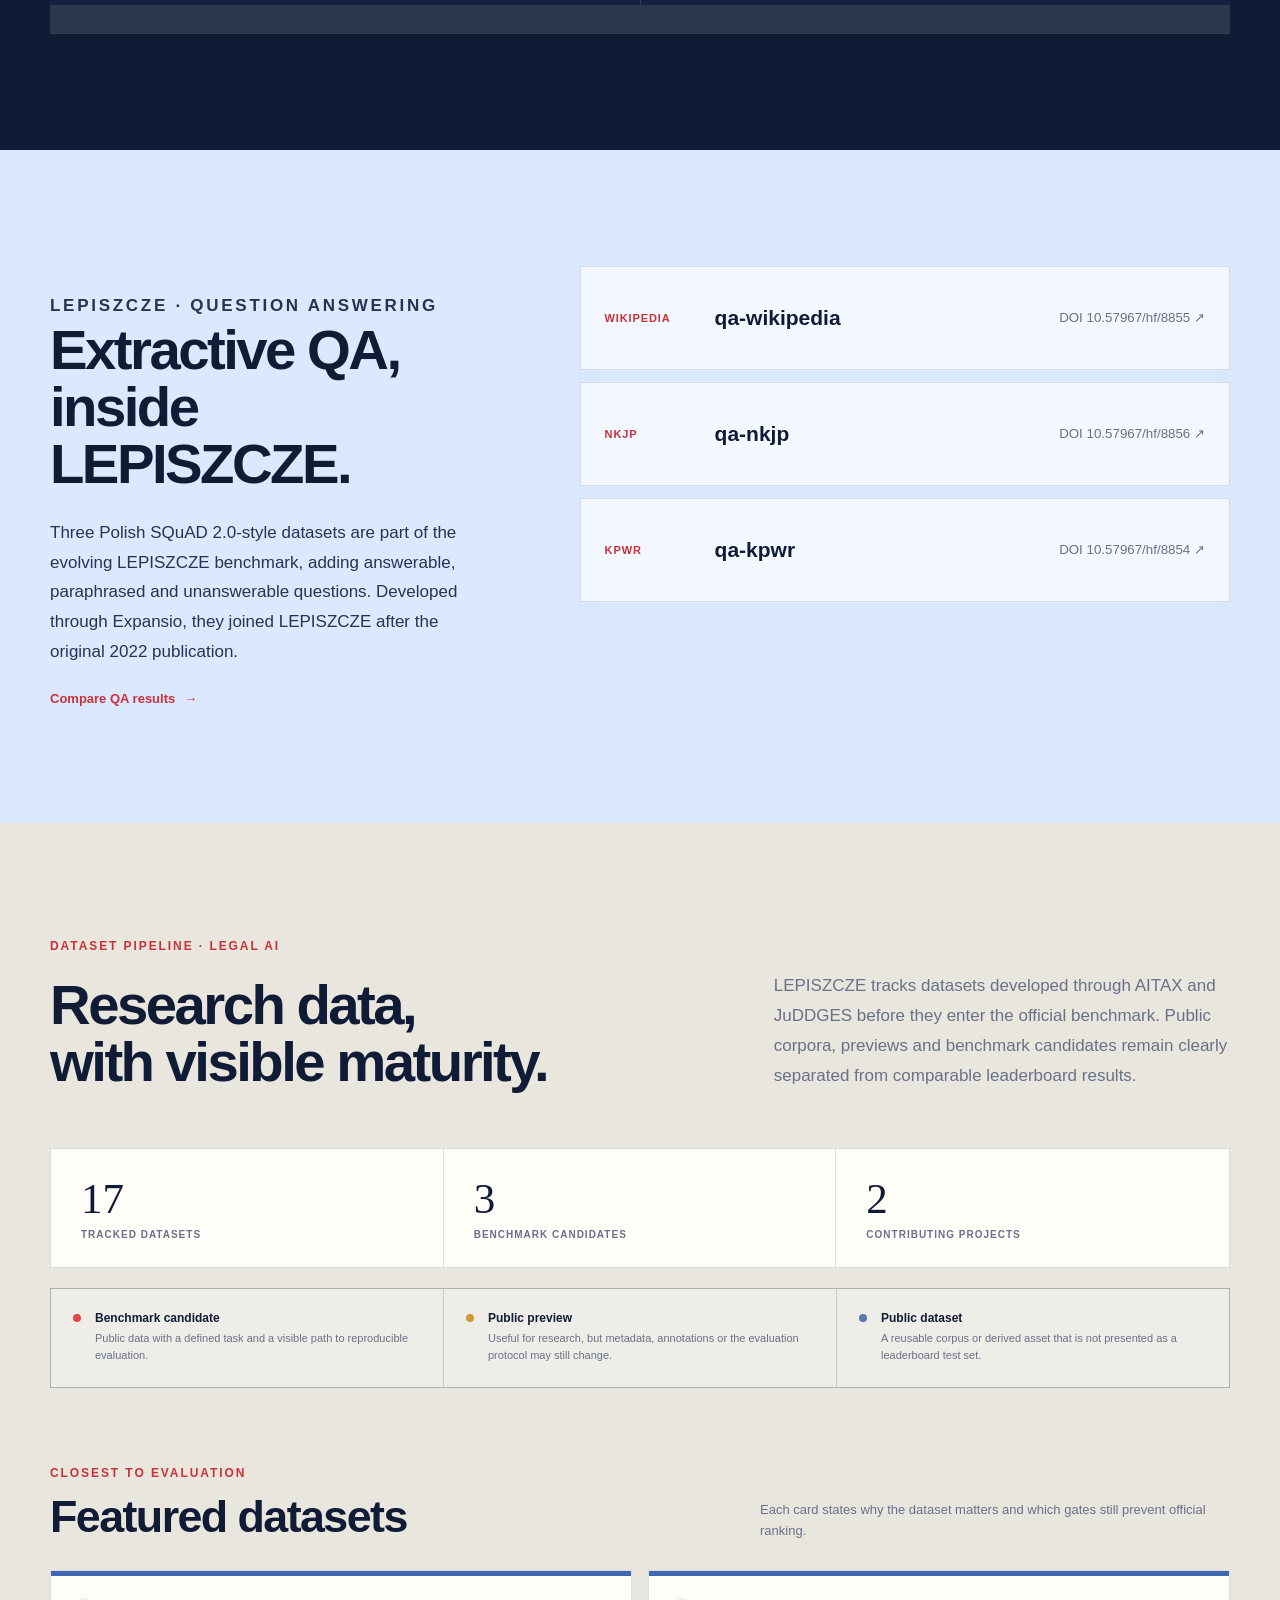
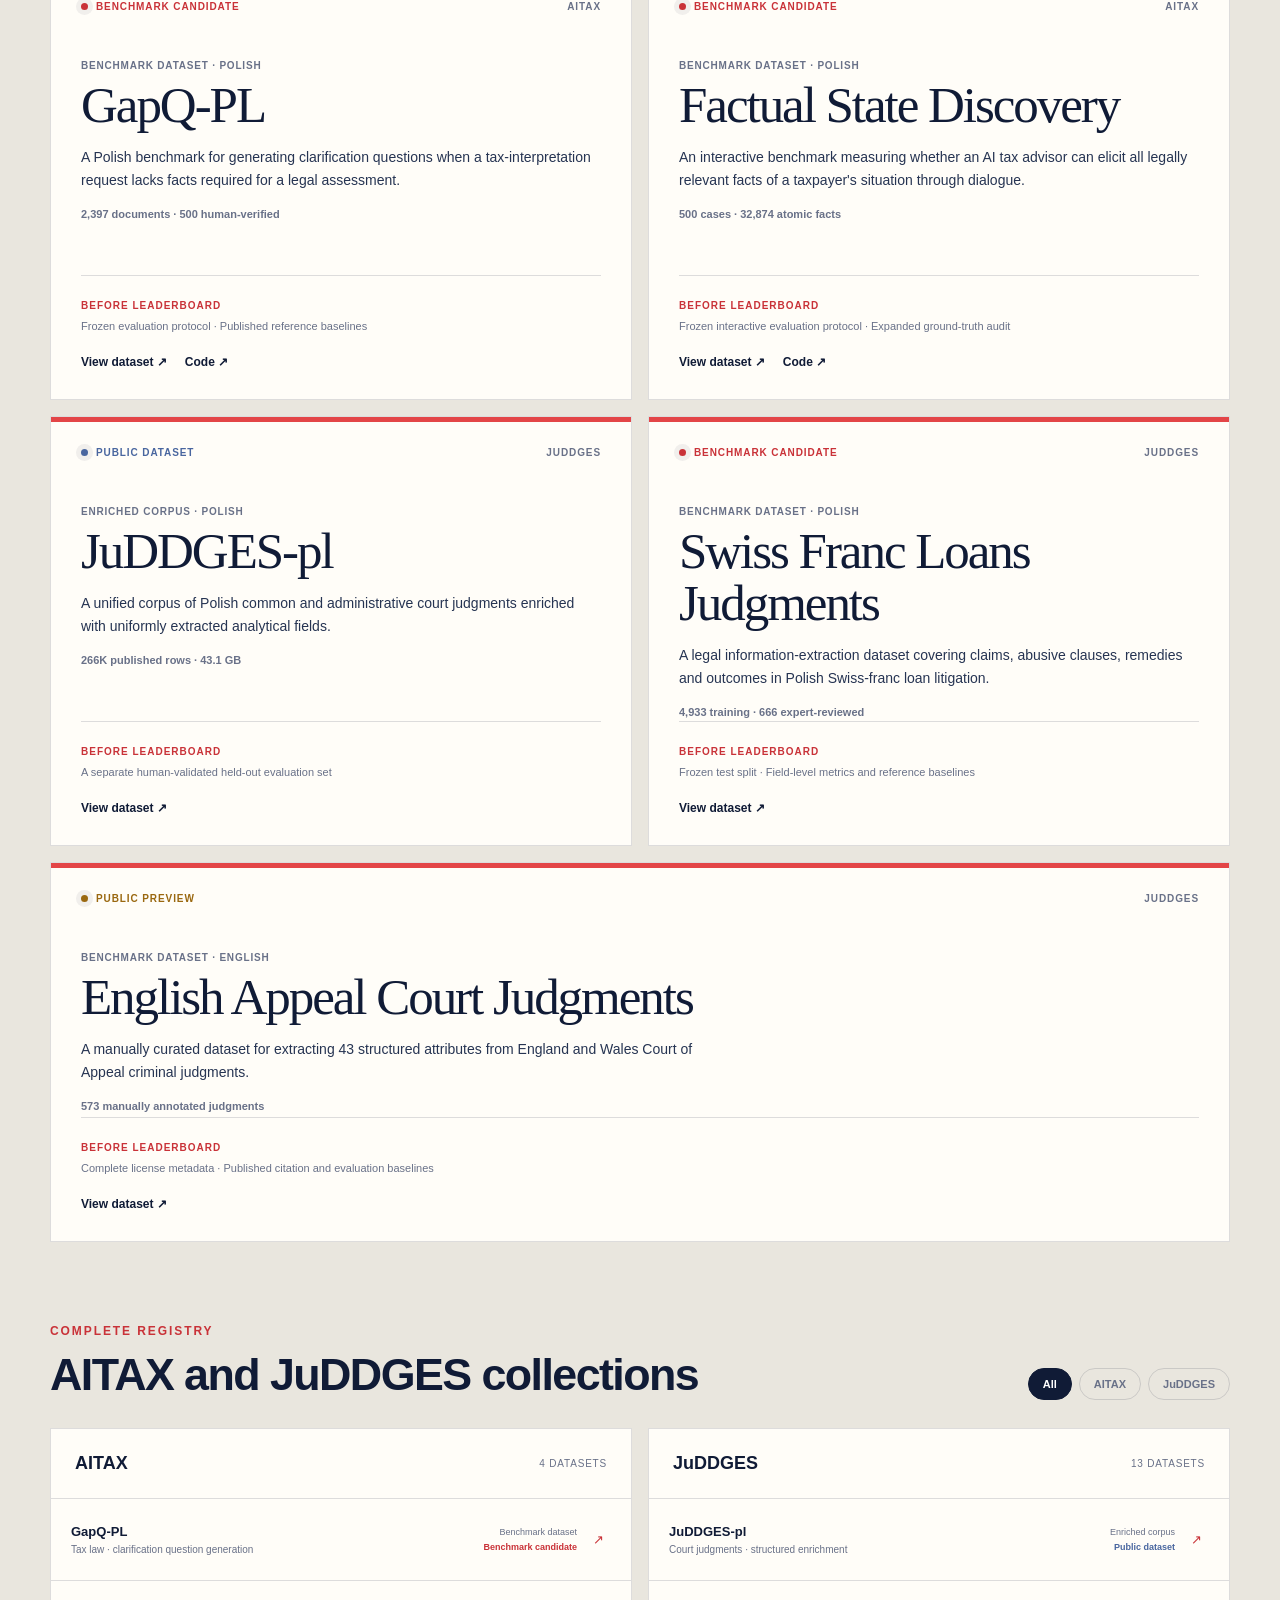
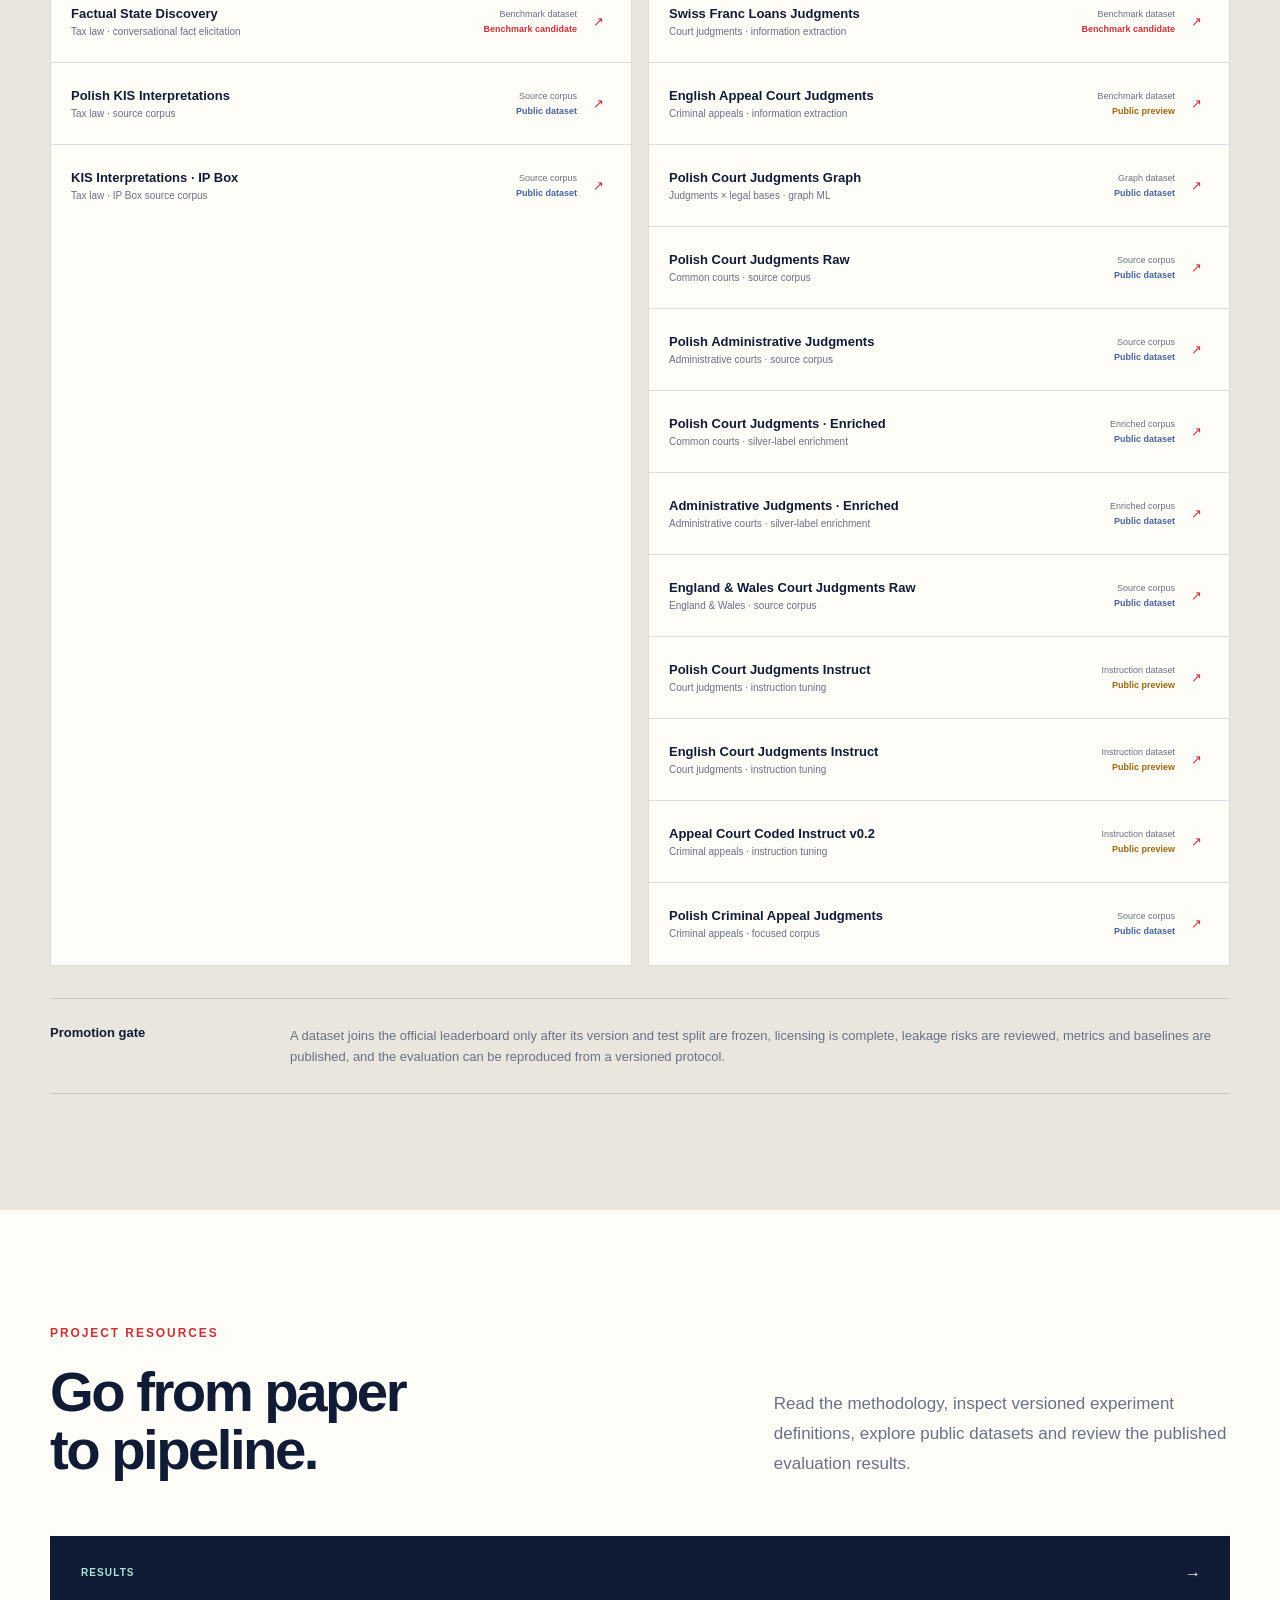
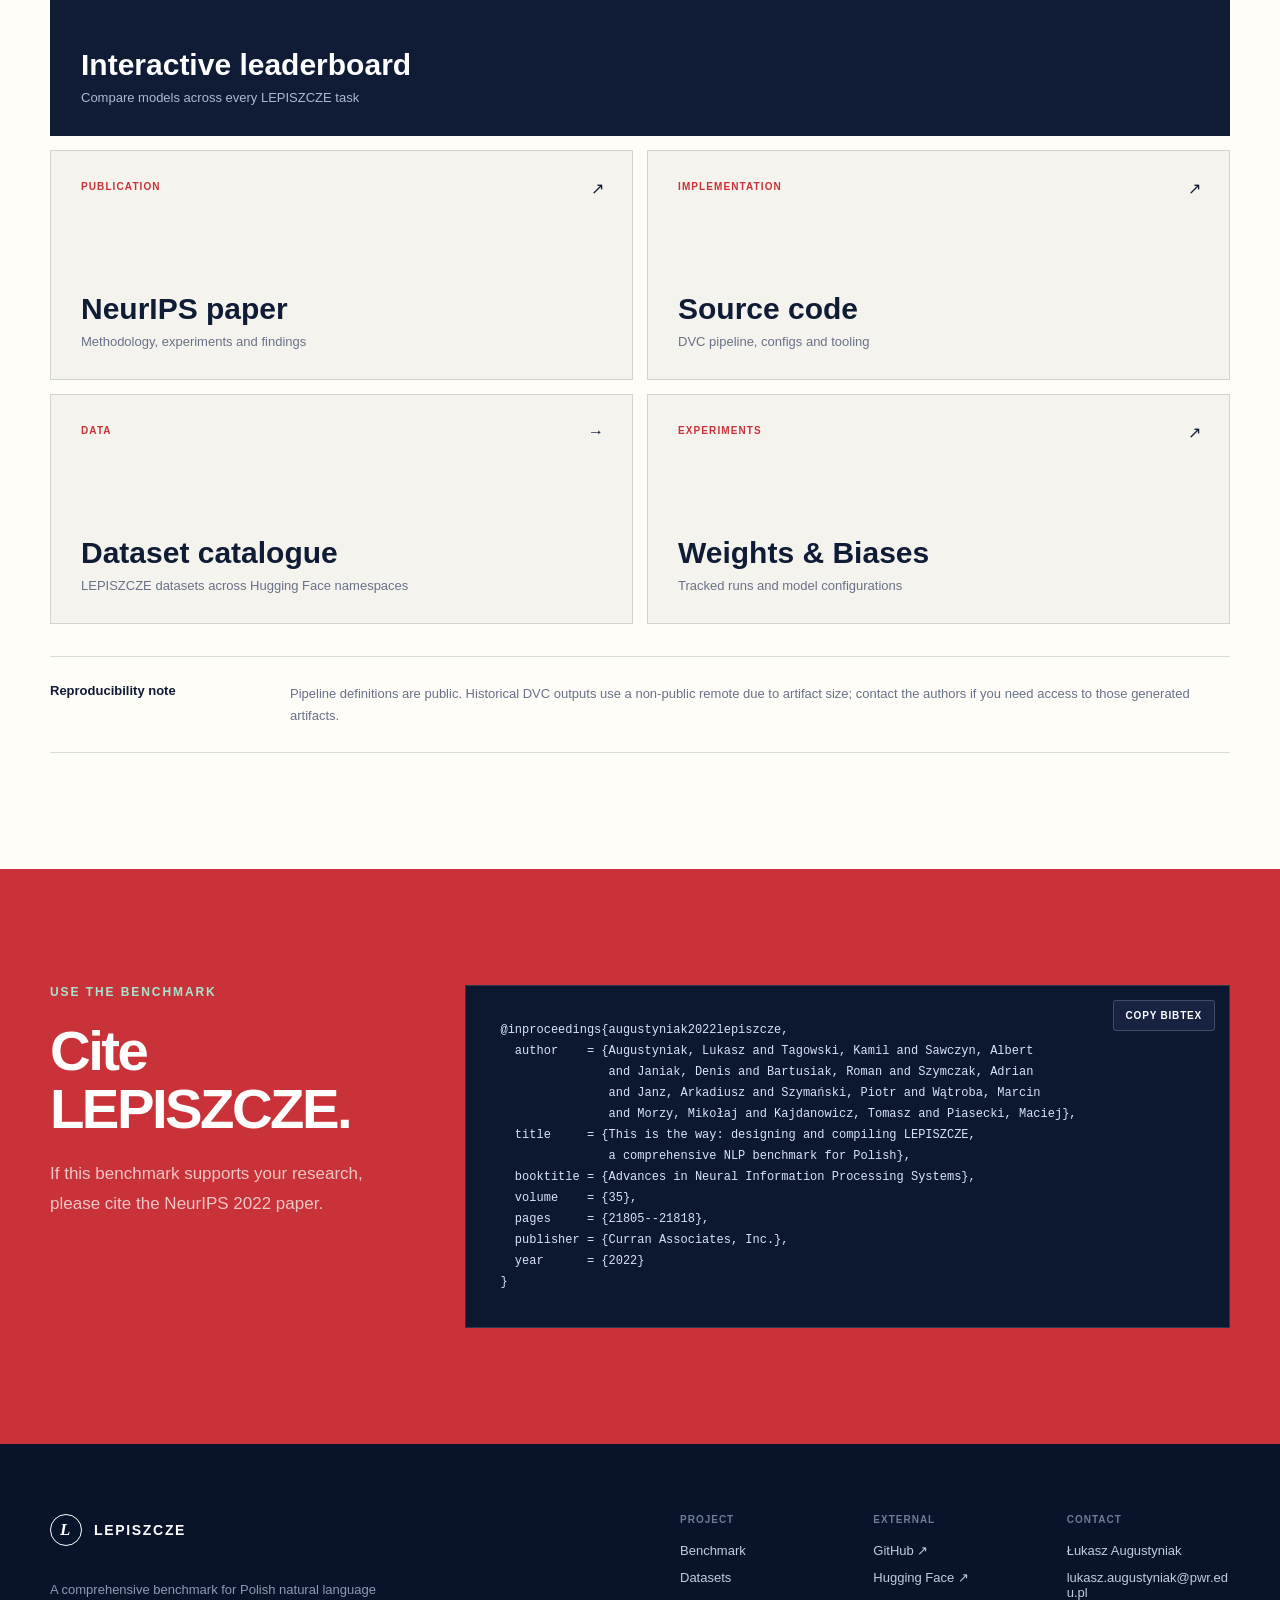
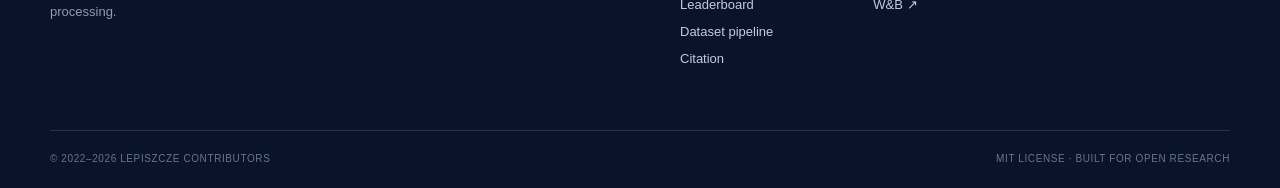
==== commit e0e51487: "Add Legal AI dataset pipeline" ====
--- a/docs/index.html
+++ b/docs/index.html
@@ -60,7 +60,7 @@
           <a href="#benchmark">Benchmark</a>
           <a href="#datasets">Datasets</a>
           <a href="leaderboard/">Leaderboard</a>
-          <a href="#future-work">Future work</a>
+          <a href="#dataset-pipeline">Dataset pipeline</a>
           <a href="#resources">Resources</a>
           <a href="#citation">Citation</a>
         </nav>
@@ -267,68 +267,56 @@
         </div>
       </section>
 
-      <section class="section future-section" id="future-work">
+      <section class="section pipeline-section" id="dataset-pipeline" aria-labelledby="pipeline-title">
         <div class="shell">
-          <div class="section-heading future-heading">
+          <div class="section-heading pipeline-heading">
             <div>
-              <p class="kicker">Future work · Legal AI</p>
-              <h2>From Polish NLP<br />to legal intelligence.</h2>
-            </div>
-            <p>
-              LEPISZCZE is expanding toward specialized Legal AI evaluation. JuDDGES and AITAX
-              are active projects expected to contribute new Polish legal datasets, tasks and
-              reproducible benchmark protocols.
-            </p>
-          </div>
-
-          <div class="future-grid">
-            <article class="future-card future-juddges">
-              <div class="future-card-topline">
-                <span class="future-status"><i aria-hidden="true"></i> Future benchmark</span>
-                <span>Judicial decisions</span>
-              </div>
-              <h3>JuDDGES</h3>
-              <p>
-                Judicial Decision Data Gathering, Encoding, and Sharing combines court-decision
-                datasets with human-in-the-loop annotation, structured information extraction and
-                evaluation across Polish and England &amp; Wales case law.
-              </p>
-              <div class="future-scope">
-                <strong>Planned LEPISZCZE contribution</strong>
-                <span>Legal information extraction · judgment analysis · cross-jurisdiction evaluation</span>
-              </div>
-              <a href="https://github.com/pwr-ai/juddges-app" aria-label="Explore the JuDDGES project on GitHub">
-                Explore JuDDGES <span aria-hidden="true">↗</span>
-              </a>
-            </article>
-
-            <article class="future-card future-aitax">
-              <div class="future-card-topline">
-                <span class="future-status"><i aria-hidden="true"></i> Future benchmark</span>
-                <span>Tax law · 2024–2027</span>
-              </div>
-              <h3>AITAX</h3>
-              <p>
-                An active AI tax-advisory project covering factual-state definition, semantic
-                retrieval of similar cases, authority-position summarization and generation of
-                draft tax-interpretation requests.
-              </p>
-              <div class="future-scope">
-                <strong>Planned LEPISZCZE contribution</strong>
-                <span>Tax-case retrieval · legal summarization · grounded document drafting</span>
-              </div>
-              <a href="https://ai.pwr.edu.pl/projects/aitax" aria-label="Explore the AITAX project">
-                Explore AITAX <span aria-hidden="true">↗</span>
-              </a>
-            </article>
-          </div>
-
-          <div class="future-note">
-            <strong>Roadmap, not current results</strong>
-            <p>
-              JuDDGES and AITAX are not included in the current leaderboard. They will become
-              benchmark components after their datasets, task definitions, metrics and versioned
-              evaluation protocols are published.
+              <p class="kicker">Dataset pipeline · Legal AI</p>
+              <h2 id="pipeline-title">Research data,<br />with visible maturity.</h2>
+            </div>
+            <p>
+              LEPISZCZE tracks datasets developed through AITAX and JuDDGES before they enter the
+              official benchmark. Public corpora, previews and benchmark candidates remain clearly
+              separated from comparable leaderboard results.
+            </p>
+          </div>
+
+          <div class="pipeline-overview" aria-label="Dataset pipeline summary">
+            <div><strong data-pipeline-stat="datasets">—</strong><span>tracked datasets</span></div>
+            <div><strong data-pipeline-stat="candidates">—</strong><span>benchmark candidates</span></div>
+            <div><strong>2</strong><span>contributing projects</span></div>
+          </div>
+
+          <div class="pipeline-legend" aria-label="Dataset maturity levels">
+            <div><span class="status-dot status-candidate" aria-hidden="true"></span><strong>Benchmark candidate</strong><p>Public data with a defined task and a visible path to reproducible evaluation.</p></div>
+            <div><span class="status-dot status-preview" aria-hidden="true"></span><strong>Public preview</strong><p>Useful for research, but metadata, annotations or the evaluation protocol may still change.</p></div>
+            <div><span class="status-dot status-public" aria-hidden="true"></span><strong>Public dataset</strong><p>A reusable corpus or derived asset that is not presented as a leaderboard test set.</p></div>
+          </div>
+
+          <div class="pipeline-subheading">
+            <div><p class="kicker">Closest to evaluation</p><h3>Featured datasets</h3></div>
+            <p>Each card states why the dataset matters and which gates still prevent official ranking.</p>
+          </div>
+
+          <div class="pipeline-status" data-pipeline-status role="status">Loading dataset registry…</div>
+          <div class="pipeline-grid" data-pipeline-featured hidden></div>
+
+          <div class="catalogue-heading">
+            <div><p class="kicker">Complete registry</p><h3>AITAX and JuDDGES collections</h3></div>
+            <div class="catalogue-filters" data-pipeline-filters aria-label="Filter dataset registry">
+              <button type="button" data-filter="all" aria-pressed="true">All</button>
+              <button type="button" data-filter="AITAX" aria-pressed="false">AITAX</button>
+              <button type="button" data-filter="JuDDGES" aria-pressed="false">JuDDGES</button>
+            </div>
+          </div>
+          <div class="pipeline-catalogue" data-pipeline-catalogue hidden></div>
+
+          <div class="pipeline-note">
+            <strong>Promotion gate</strong>
+            <p>
+              A dataset joins the official leaderboard only after its version and test split are
+              frozen, licensing is complete, leakage risks are reviewed, metrics and baselines are
+              published, and the evaluation can be reproduced from a versioned protocol.
             </p>
           </div>
         </div>
@@ -410,7 +398,7 @@
             <p>A comprehensive benchmark for Polish natural language processing.</p>
           </div>
           <div class="footer-links">
-            <div><strong>Project</strong><a href="#benchmark">Benchmark</a><a href="#datasets">Datasets</a><a href="leaderboard/">Leaderboard</a><a href="#future-work">Future work</a><a href="#citation">Citation</a></div>
+            <div><strong>Project</strong><a href="#benchmark">Benchmark</a><a href="#datasets">Datasets</a><a href="leaderboard/">Leaderboard</a><a href="#dataset-pipeline">Dataset pipeline</a><a href="#citation">Citation</a></div>
             <div><strong>External</strong><a href="https://github.com/CLARIN-PL/LEPISZCZE">GitHub ↗</a><a href="https://huggingface.co/clarin-pl">Hugging Face ↗</a><a href="https://wandb.ai/embeddings/LEPISZCZE">W&amp;B ↗</a></div>
             <div><strong>Contact</strong><span>Łukasz Augustyniak</span><a href="mailto:lukasz.augustyniak@pwr.edu.pl">lukasz.augustyniak@pwr.edu.pl</a></div>
           </div>
@@ -422,5 +410,6 @@
       </div>
     </footer>
     <script src="assets/site.js" defer></script>
+    <script src="assets/dataset-pipeline.js" defer></script>
   </body>
 </html>
--- a/docs/assets/styles.css
+++ b/docs/assets/styles.css
@@ -200,27 +200,72 @@
 .qa-cards strong { font-size: 21px; }
 .qa-cards small { color: var(--muted); }
 
-.future-section { background: #e9e6de; }
-.future-heading { display: grid; grid-template-columns: 1fr .72fr; gap: 90px; align-items: end; }
-.future-heading > p { margin: 0; color: var(--muted); font-size: 17px; line-height: 1.75; }
-.future-grid { display: grid; grid-template-columns: repeat(2, 1fr); gap: 16px; }
-.future-card { position: relative; display: flex; min-height: 460px; flex-direction: column; overflow: hidden; padding: 34px; border: 1px solid var(--line); background: var(--paper-bright); }
-.future-card::before { position: absolute; inset: 0 0 auto; height: 5px; content: ""; }
-.future-juddges::before { background: var(--red); }
-.future-aitax::before { background: #4168b2; }
-.future-card-topline { display: flex; align-items: center; justify-content: space-between; gap: 20px; color: var(--muted); font-size: 10px; font-weight: 750; letter-spacing: .08em; text-transform: uppercase; }
-.future-status { display: inline-flex; align-items: center; gap: 8px; color: var(--ink); }
-.future-status i { display: inline-block; width: 7px; height: 7px; flex: 0 0 auto; border-radius: 50%; background: var(--mint); box-shadow: 0 0 0 5px rgba(167,229,210,.24); }
-.future-card h3 { margin: 64px 0 17px; font-family: var(--serif); font-size: clamp(44px, 5vw, 68px); font-weight: 400; line-height: 1; letter-spacing: -.045em; }
-.future-card > p { max-width: 580px; margin: 0; color: var(--ink-soft); font-size: 15px; line-height: 1.72; }
-.future-scope { display: flex; flex-direction: column; gap: 8px; margin-top: auto; padding-top: 28px; border-top: 1px solid var(--line); }
-.future-scope strong { color: var(--red-dark); font-size: 10px; letter-spacing: .1em; text-transform: uppercase; }
-.future-scope span { color: var(--muted); font-size: 12px; line-height: 1.55; }
-.future-card > a { display: inline-flex; align-items: center; justify-content: space-between; margin-top: 23px; padding-top: 20px; border-top: 1px solid var(--line); font-size: 13px; font-weight: 800; }
-.future-card > a:hover { color: var(--red-dark); }
-.future-note { display: grid; grid-template-columns: 210px 1fr; gap: 30px; margin-top: 28px; padding: 24px 0; border-top: 1px solid var(--line); border-bottom: 1px solid var(--line); }
-.future-note strong { font-size: 13px; }
-.future-note p { margin: 0; color: var(--muted); font-size: 13px; line-height: 1.65; }
+.pipeline-section { background: #e9e6de; }
+.pipeline-heading { display: grid; grid-template-columns: 1fr .72fr; gap: 90px; align-items: end; }
+.pipeline-heading > p { margin: 0; color: var(--muted); font-size: 17px; line-height: 1.75; }
+.pipeline-overview { display: grid; grid-template-columns: repeat(3, 1fr); margin-bottom: 20px; border: 1px solid var(--line); background: var(--paper-bright); }
+.pipeline-overview div { display: flex; min-height: 118px; flex-direction: column; justify-content: center; padding: 24px 30px; border-right: 1px solid var(--line); }
+.pipeline-overview div:last-child { border-right: 0; }
+.pipeline-overview strong { font-family: var(--serif); font-size: 43px; font-weight: 400; line-height: 1; }
+.pipeline-overview span { margin-top: 9px; color: var(--muted); font-size: 10px; font-weight: 750; letter-spacing: .1em; text-transform: uppercase; }
+.pipeline-legend { display: grid; grid-template-columns: repeat(3, 1fr); gap: 1px; margin-bottom: 78px; background: var(--line); border: 1px solid var(--line); }
+.pipeline-legend div { display: grid; grid-template-columns: 12px 1fr; gap: 5px 10px; padding: 22px; background: #efede7; }
+.pipeline-legend strong { font-size: 12px; }
+.pipeline-legend p { grid-column: 2; margin: 0; color: var(--muted); font-size: 11px; line-height: 1.55; }
+.status-dot { width: 8px; height: 8px; margin-top: 3px; border-radius: 50%; }
+.status-candidate { background: var(--red); }
+.status-preview { background: #d09b34; }
+.status-public { background: #5a76ae; }
+.pipeline-subheading, .catalogue-heading { display: flex; align-items: end; justify-content: space-between; gap: 40px; margin-bottom: 28px; }
+.pipeline-subheading .kicker, .catalogue-heading .kicker { margin-bottom: 11px; }
+.pipeline-subheading h3, .catalogue-heading h3 { margin: 0; font-size: clamp(30px, 3.5vw, 46px); letter-spacing: -.035em; }
+.pipeline-subheading > p { max-width: 470px; margin: 0; color: var(--muted); font-size: 13px; line-height: 1.65; }
+.pipeline-status { padding: 24px; border: 1px solid var(--line); background: var(--paper-bright); color: var(--muted); font-size: 13px; }
+.pipeline-status.is-error { color: var(--red-dark); }
+.pipeline-grid { display: grid; grid-template-columns: repeat(2, 1fr); gap: 16px; }
+.pipeline-card { position: relative; display: flex; min-height: 430px; flex-direction: column; overflow: hidden; padding: 30px; border: 1px solid var(--line); background: var(--paper-bright); }
+.pipeline-card::before { position: absolute; inset: 0 0 auto; height: 5px; content: ""; }
+.pipeline-aitax::before { background: #4168b2; }
+.pipeline-juddges::before { background: var(--red); }
+.pipeline-card:last-child:nth-child(odd) { grid-column: 1 / -1; min-height: 380px; }
+.pipeline-card-topline { display: flex; align-items: center; justify-content: space-between; gap: 20px; color: var(--muted); font-size: 10px; font-weight: 800; letter-spacing: .09em; text-transform: uppercase; }
+.pipeline-status-label { display: inline-flex; align-items: center; gap: 8px; color: var(--ink); }
+.pipeline-status-label i { display: inline-block; width: 7px; height: 7px; flex: 0 0 auto; border-radius: 50%; background: currentColor; box-shadow: 0 0 0 5px rgba(16,27,54,.06); }
+.maturity-benchmark_candidate { color: var(--red-dark); }
+.maturity-public_preview { color: #9a6810; }
+.maturity-public_dataset { color: #49669f; }
+.pipeline-card-meta { margin: 48px 0 8px; color: var(--muted); font-size: 10px; font-weight: 750; letter-spacing: .08em; text-transform: uppercase; }
+.pipeline-card h4 { margin: 0 0 15px; font-family: var(--serif); font-size: clamp(34px, 4vw, 51px); font-weight: 400; line-height: 1.02; letter-spacing: -.04em; }
+.pipeline-card-summary { max-width: 650px; margin: 0; color: var(--ink-soft); font-size: 14px; line-height: 1.7; }
+.pipeline-card-size { margin: 15px 0 0; color: var(--muted); font-size: 11px; font-weight: 700; }
+.pipeline-gate { display: flex; flex-direction: column; gap: 7px; margin-top: auto; padding-top: 24px; border-top: 1px solid var(--line); }
+.pipeline-gate strong { color: var(--red-dark); font-size: 10px; letter-spacing: .1em; text-transform: uppercase; }
+.pipeline-gate span { color: var(--muted); font-size: 11px; line-height: 1.5; }
+.pipeline-card-links { display: flex; flex-wrap: wrap; gap: 18px; margin-top: 20px; }
+.pipeline-link { font-size: 12px; font-weight: 800; }
+.pipeline-link:hover { color: var(--red-dark); }
+.catalogue-heading { margin-top: 82px; }
+.catalogue-filters { display: flex; flex-wrap: wrap; gap: 7px; }
+.catalogue-filters button { padding: 9px 14px; border: 1px solid var(--line); border-radius: 999px; background: transparent; color: var(--muted); cursor: pointer; font-size: 11px; font-weight: 750; }
+.catalogue-filters button[aria-pressed="true"] { border-color: var(--ink); background: var(--ink); color: var(--white); }
+.pipeline-catalogue { display: grid; grid-template-columns: repeat(2, 1fr); gap: 16px; }
+.catalogue-group { min-width: 0; border: 1px solid var(--line); background: var(--paper-bright); }
+.catalogue-group-heading { display: flex; align-items: center; justify-content: space-between; padding: 24px; border-bottom: 1px solid var(--line); }
+.catalogue-group-heading h4 { margin: 0; font-size: 18px; }
+.catalogue-group-heading span { color: var(--muted); font-size: 10px; letter-spacing: .08em; text-transform: uppercase; }
+.catalogue-list { display: flex; flex-direction: column; }
+.catalogue-row { display: grid; grid-template-columns: minmax(0, 1fr) auto 18px; gap: 16px; align-items: center; min-height: 82px; padding: 16px 20px; border-bottom: 1px solid var(--line); transition: background 150ms ease; }
+.catalogue-row:last-child { border-bottom: 0; }
+.catalogue-row:hover { background: #f3f0e9; }
+.catalogue-identity { display: flex; min-width: 0; flex-direction: column; gap: 5px; }
+.catalogue-identity strong { overflow: hidden; font-size: 13px; text-overflow: ellipsis; white-space: nowrap; }
+.catalogue-identity small { overflow: hidden; color: var(--muted); font-size: 10px; text-overflow: ellipsis; white-space: nowrap; }
+.catalogue-tags { display: flex; align-items: end; flex-direction: column; gap: 5px; color: var(--muted); font-size: 9px; white-space: nowrap; }
+.catalogue-tags .maturity-text { font-weight: 800; }
+.catalogue-arrow { color: var(--red-dark); font-size: 13px; }
+.pipeline-note { display: grid; grid-template-columns: 210px 1fr; gap: 30px; margin-top: 32px; padding: 26px 0; border-top: 1px solid var(--line); border-bottom: 1px solid var(--line); }
+.pipeline-note strong { font-size: 13px; }
+.pipeline-note p { margin: 0; color: var(--muted); font-size: 13px; line-height: 1.65; }
 
 .resources-section { background: var(--paper-bright); }
 .resource-grid { display: grid; grid-template-columns: repeat(2,1fr); gap: 14px; }
@@ -275,12 +320,12 @@
   .hero { min-height: 0; }
   .hero-layout { grid-template-columns: 1fr; }
   .hero-panel { max-width: 620px; }
-  .split-heading, .datasets-heading, .qa-layout, .future-heading, .citation-layout { grid-template-columns: 1fr; gap: 34px; }
+  .split-heading, .datasets-heading, .qa-layout, .pipeline-heading, .citation-layout { grid-template-columns: 1fr; gap: 34px; }
   .principles-grid { grid-template-columns: 1fr 1fr; }
   .principle-featured { grid-column: span 2; grid-row: auto; min-height: 420px; }
   .principle-card:nth-child(3) { grid-column: auto; }
   .qa-cards { margin-top: 20px; }
-  .future-card { min-height: 430px; }
+  .pipeline-catalogue { grid-template-columns: 1fr; }
 }
 
 @media (max-width: 720px) {
@@ -303,7 +348,7 @@
   .section { padding: 80px 0; }
   .section-heading { margin-bottom: 38px; }
   .section-heading h2, .qa-copy h2, .citation-layout h2 { font-size: 40px; }
-  .principles-grid, .future-grid, .resource-grid { grid-template-columns: 1fr; }
+  .principles-grid, .pipeline-grid, .resource-grid { grid-template-columns: 1fr; }
   .principle-featured { grid-column: auto; min-height: 390px; }
   .dataset-row { grid-template-columns: 36px 1fr auto; padding: 18px 0; }
   .dataset-task { grid-column: 2 / -1; grid-row: 2; }
@@ -316,7 +361,16 @@
   .qa-cards small { grid-column: 2; margin-top: 7px; }
   .resource-card { min-height: 210px; }
   .resource-featured { grid-column: auto; }
-  .future-note { grid-template-columns: 1fr; gap: 10px; }
+  .pipeline-overview { grid-template-columns: 1fr; }
+  .pipeline-overview div { min-height: 92px; border-right: 0; border-bottom: 1px solid var(--line); }
+  .pipeline-overview div:last-child { border-bottom: 0; }
+  .pipeline-legend { grid-template-columns: 1fr; margin-bottom: 58px; }
+  .pipeline-subheading, .catalogue-heading { align-items: start; flex-direction: column; gap: 20px; }
+  .pipeline-card, .pipeline-card:last-child:nth-child(odd) { grid-column: auto; min-height: 410px; }
+  .catalogue-row { grid-template-columns: minmax(0, 1fr) 18px; }
+  .catalogue-tags { grid-column: 1; align-items: start; flex-direction: row; flex-wrap: wrap; }
+  .catalogue-arrow { grid-column: 2; grid-row: 1 / span 2; }
+  .pipeline-note { grid-template-columns: 1fr; gap: 10px; }
   .repro-note { grid-template-columns: 1fr; gap: 10px; }
   .citation-card pre { min-width: 620px; padding: 58px 24px 28px; }
   .footer-top { grid-template-columns: 1fr; gap: 38px; }
